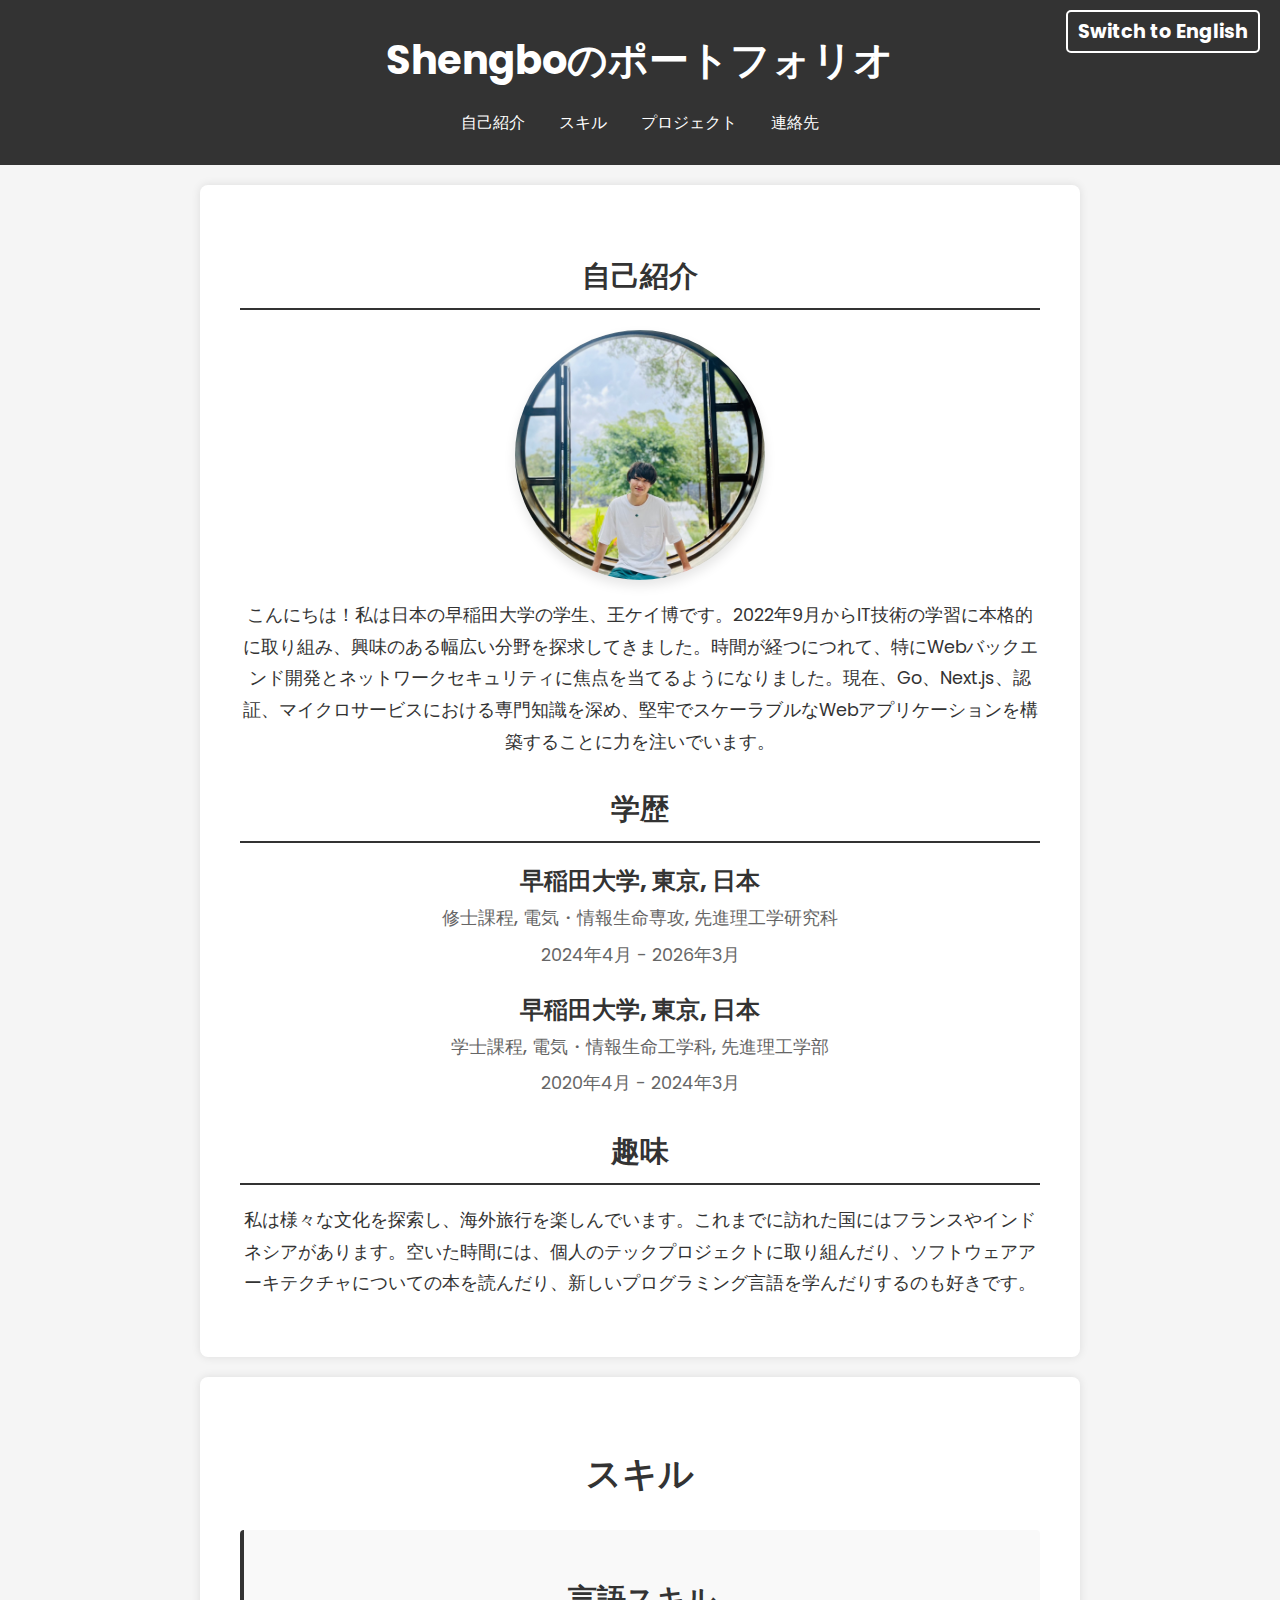
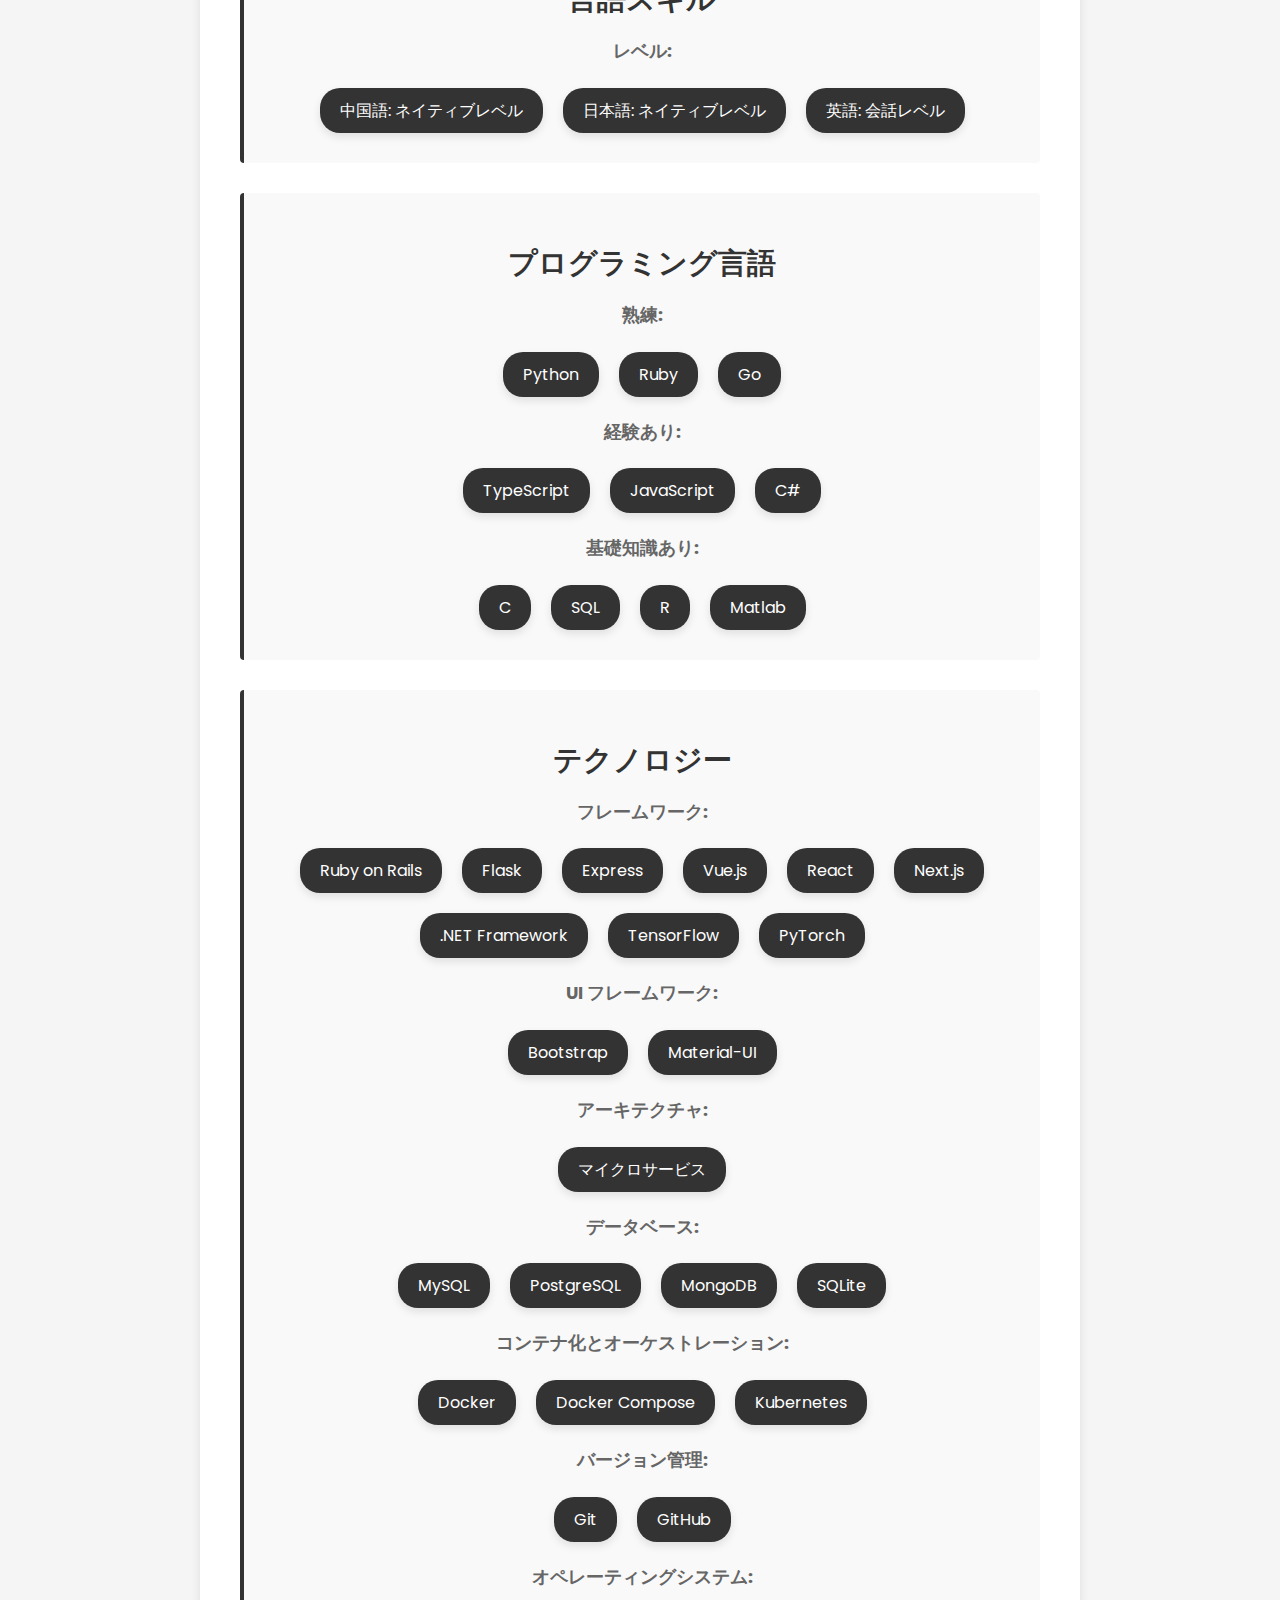
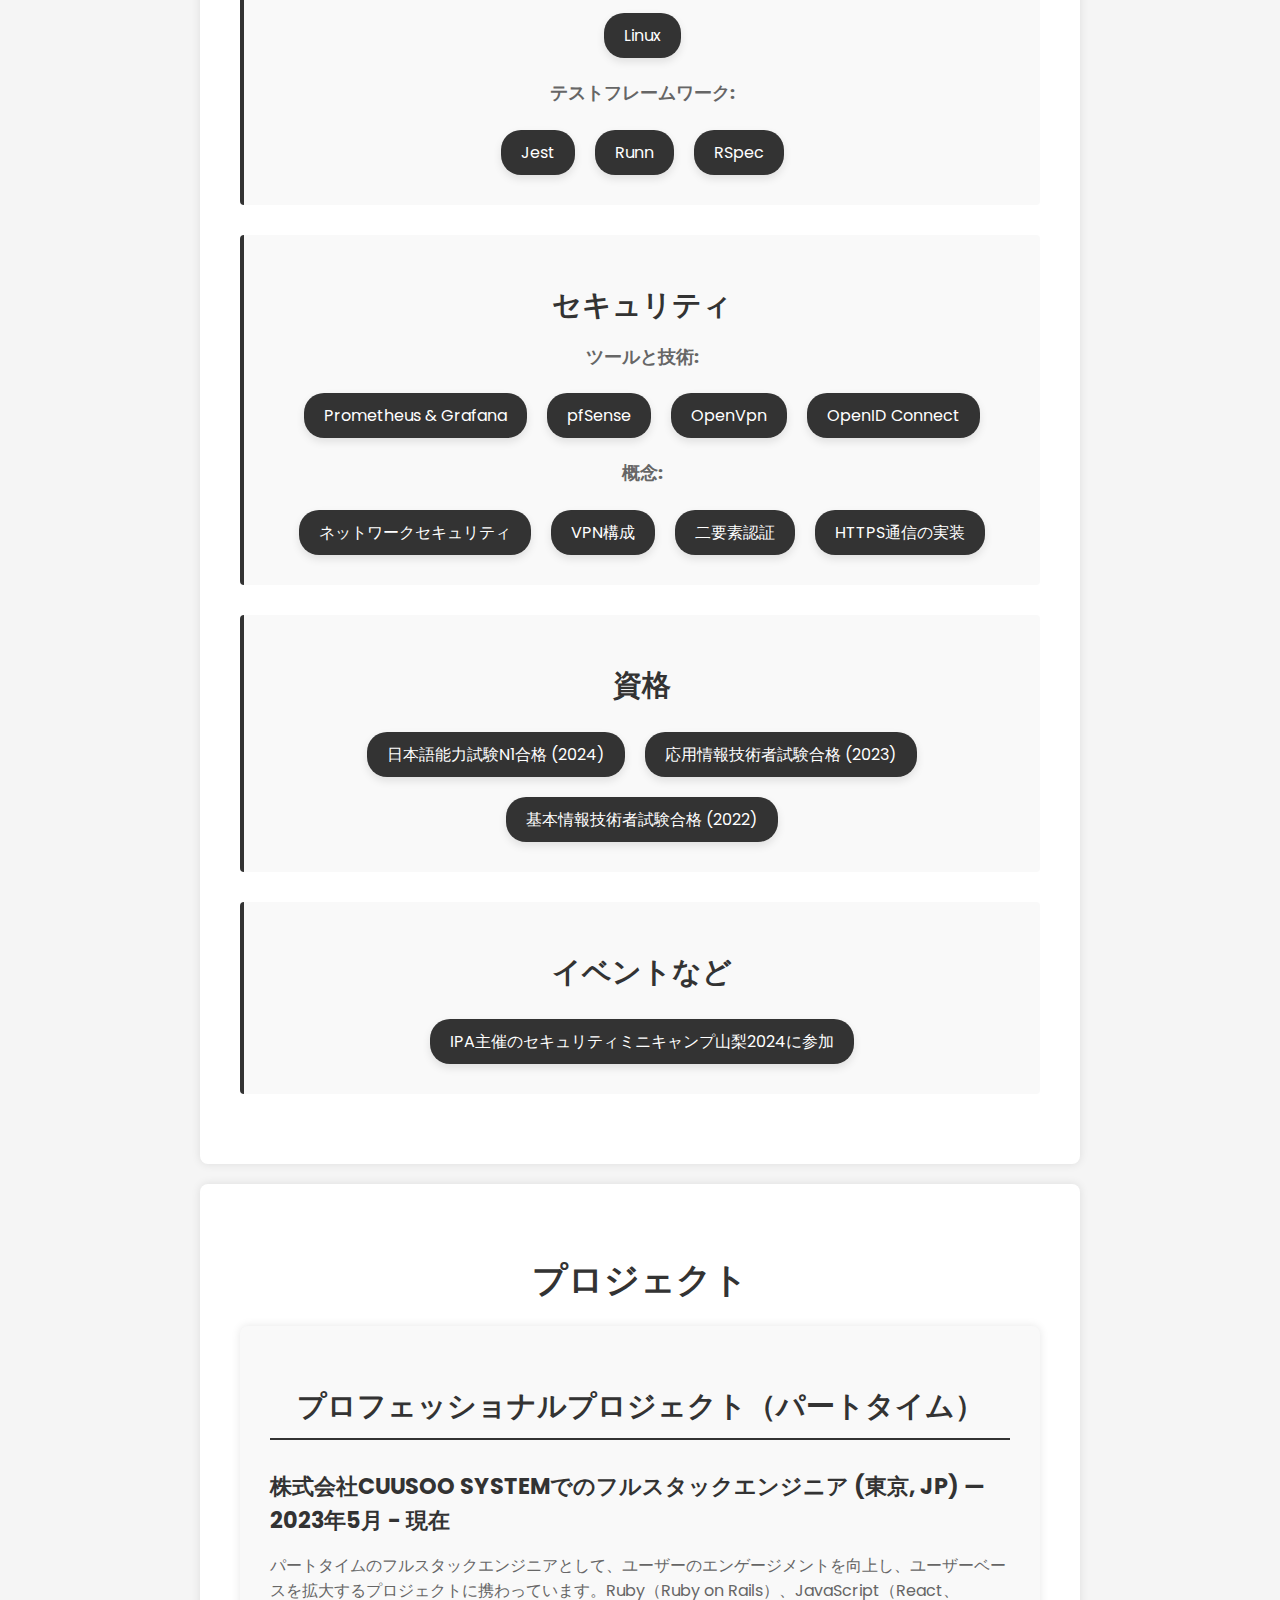
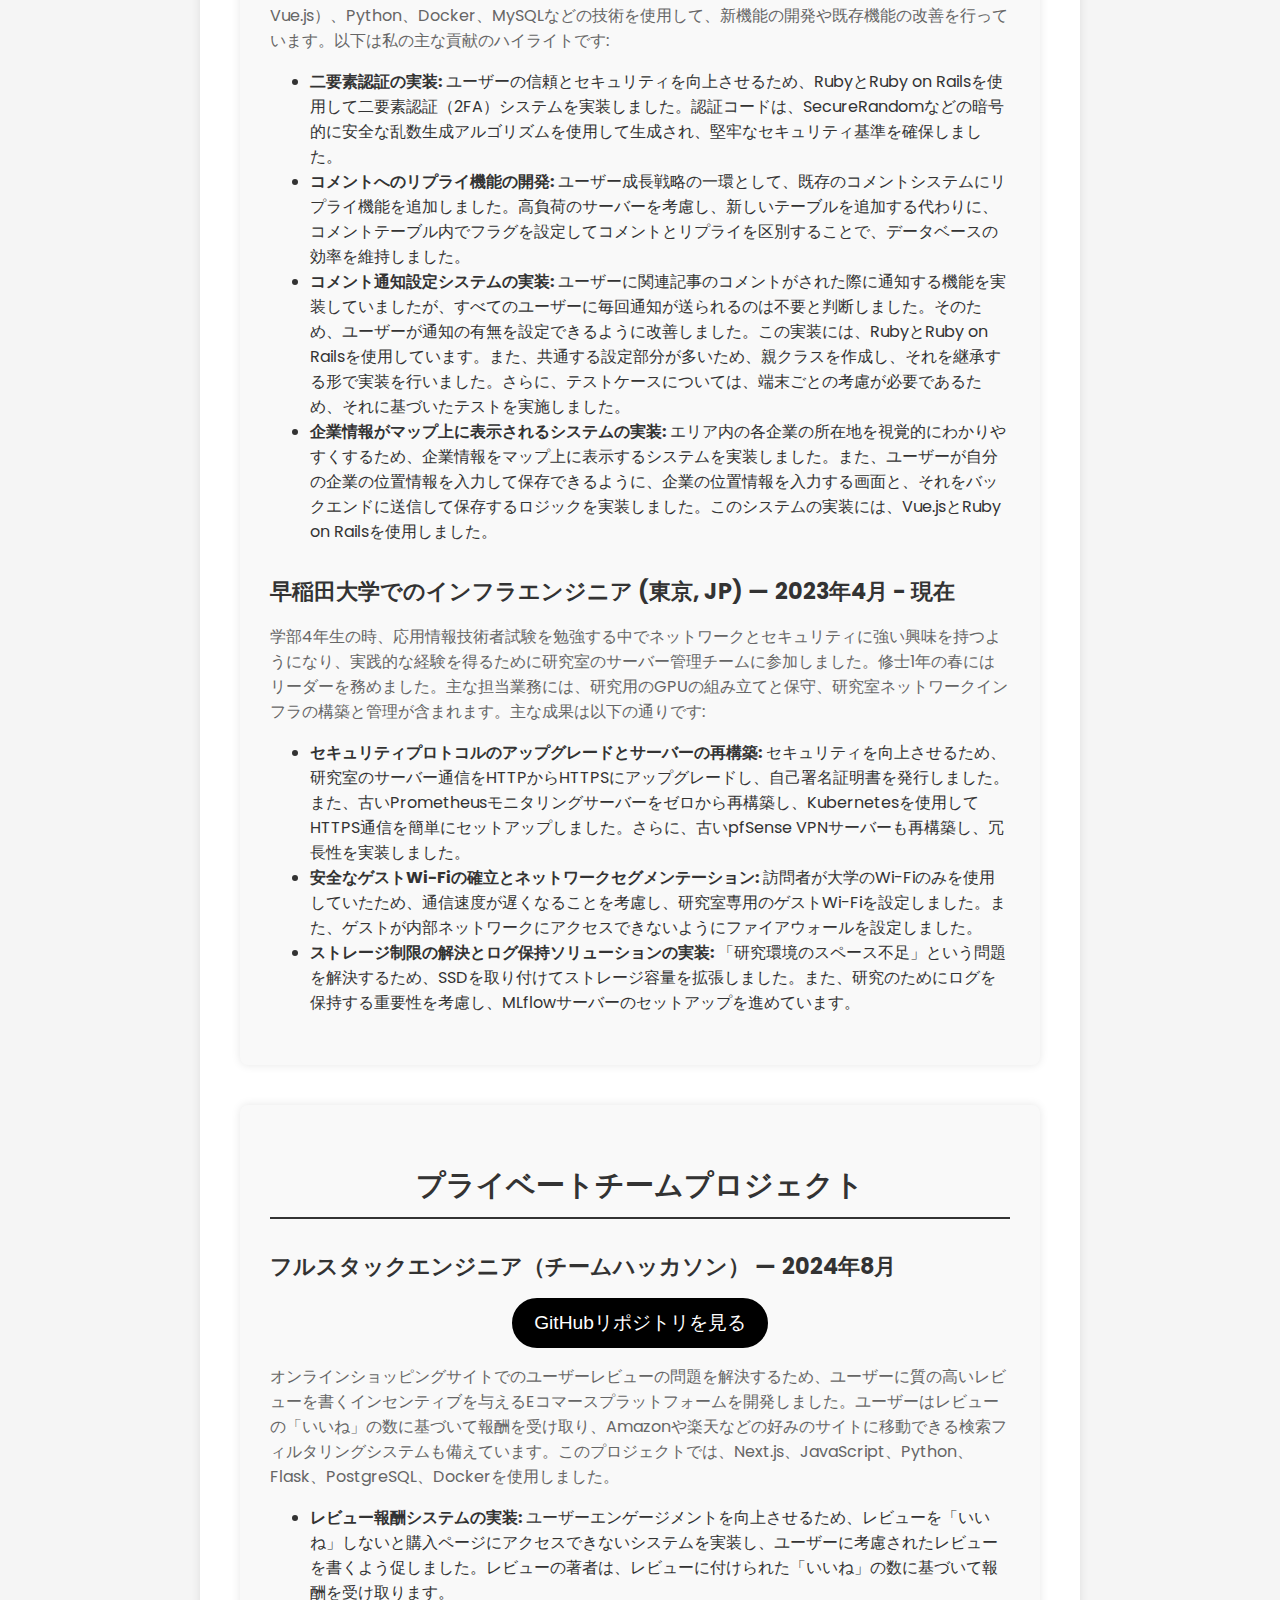
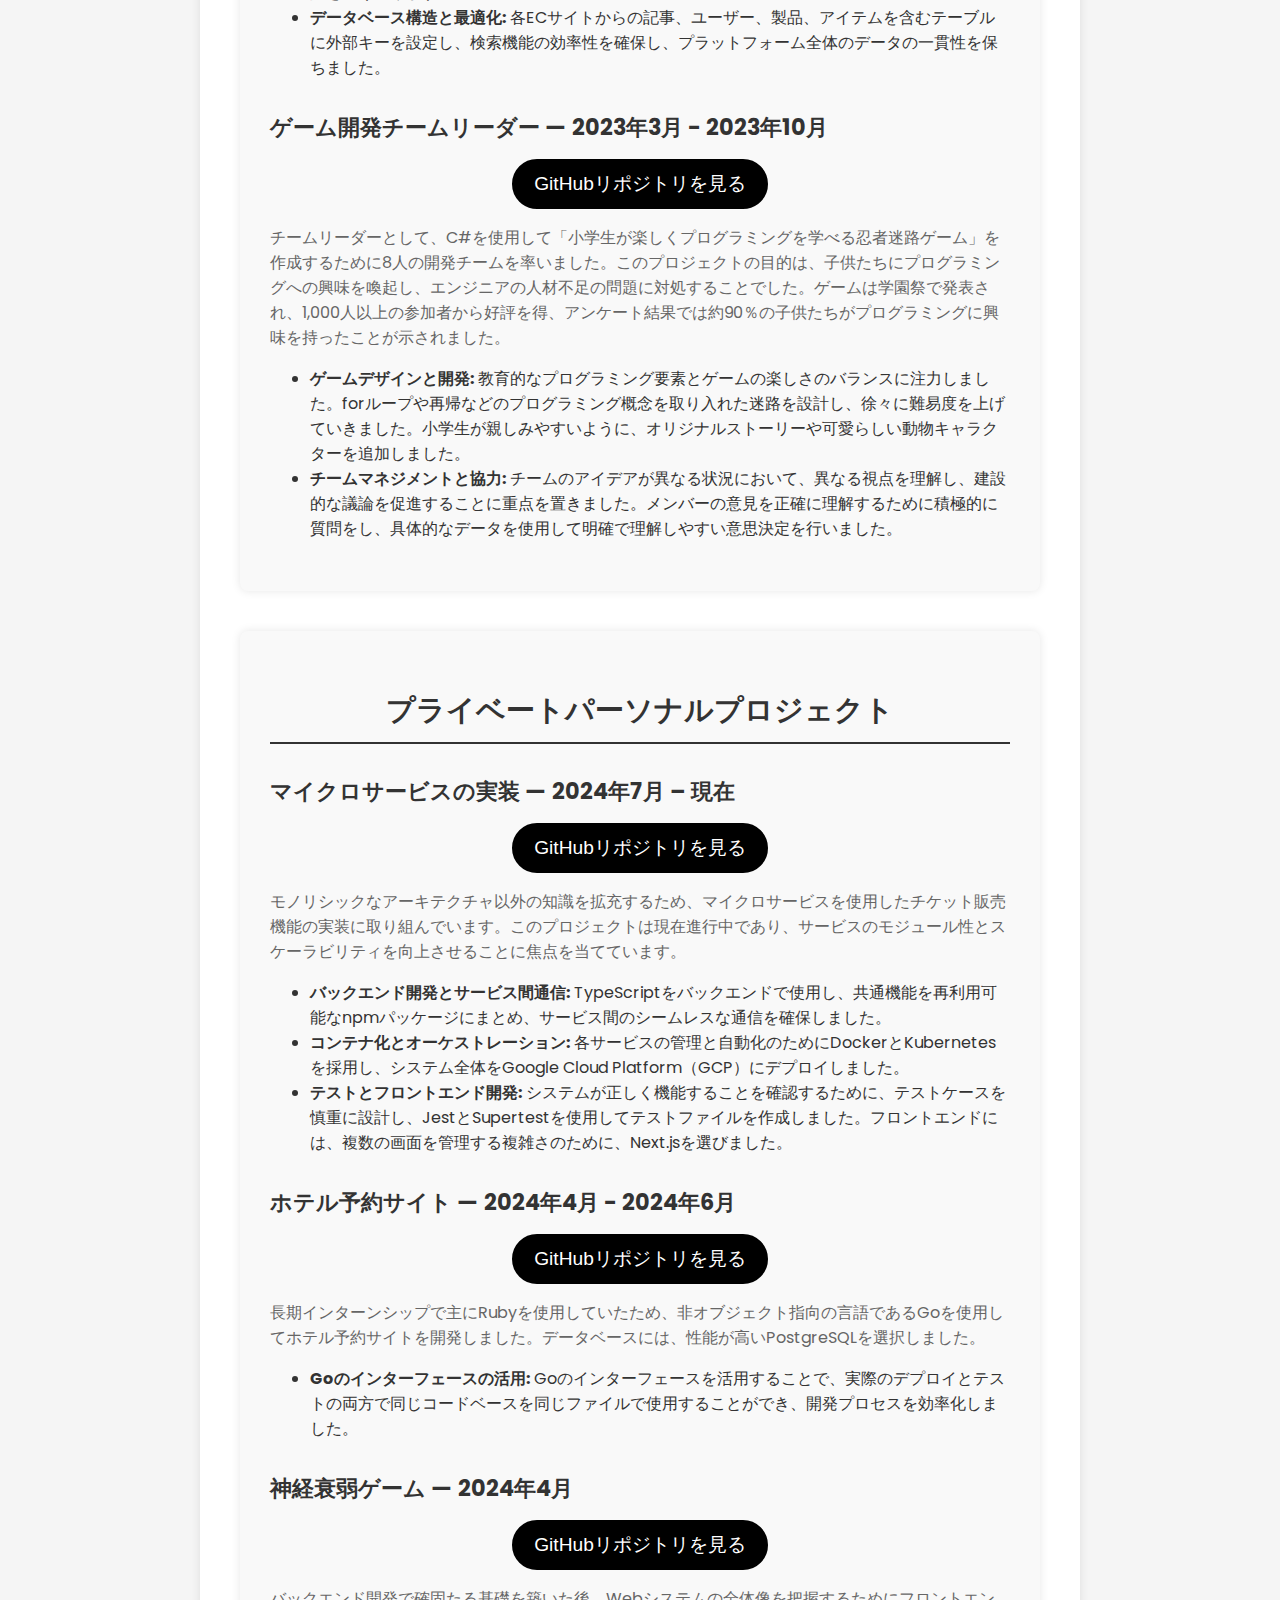
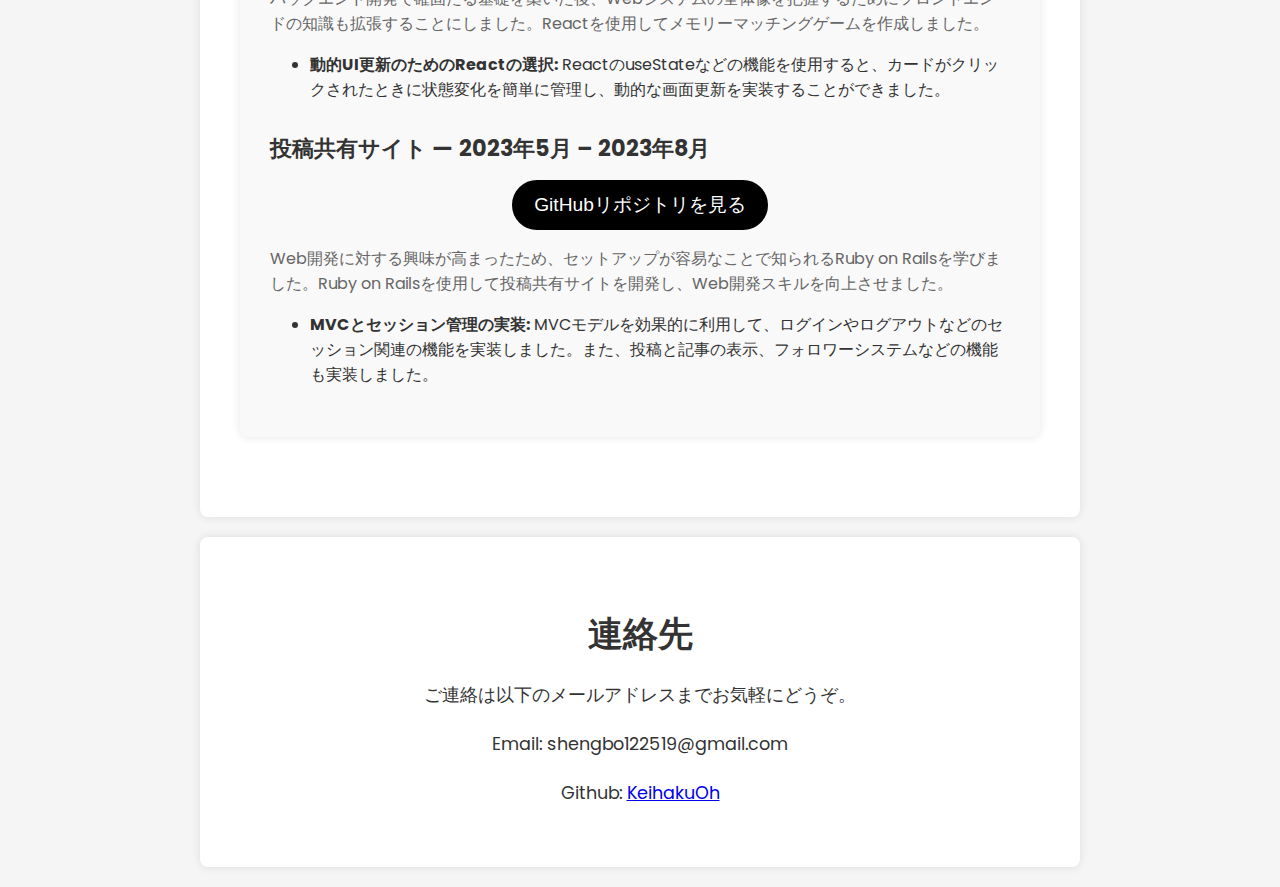
==== index_jp.html @ 6eee1683 "add GitHub Repository" ====
<!DOCTYPE html>
<html lang="ja">
<head>
  <meta charset="UTF-8">
  <meta name="viewport" content="width=device-width, initial-scale=1.0">
  <title>Shengboのポートフォリオ</title>
  <link href="https://fonts.googleapis.com/css2?family=Poppins:wght@300;400;500;600;700&display=swap" rel="stylesheet">
  <link rel="stylesheet" href="styles.css">
  <style>
    body {
      font-family: 'Poppins', sans-serif;
      margin: 0;
      padding: 0;
      box-sizing: border-box;
      background-color: #f5f5f5;
      color: #333;
    }

    header {
      background-color: #333;
      color: #fff;
      padding: 30px;
      text-align: center;
    }

    header h1 {
      margin: 0;
      font-size: 2.5rem;
    }

    nav {
      text-align: center;
      margin-top: 20px;
    }

    .language-link {
      position: absolute; /* 絶対配置で右上に配置 */
      top: 10px; /* 上端からの位置を設定 */
      right: 20px; /* 右端からの位置を設定 */
      text-decoration: none; /* 下線を削除 */
      font-weight: bold; /* 太字にする */
      color: white; /* 文字色を白に設定 */
      font-size: 1.2em; /* フォントサイズを大きくする */
      border: 2px solid white; /* 白い枠線を追加 */
      padding: 5px 10px; /* リンクにパディングを追加 */
      border-radius: 5px; /* 角を少し丸める */
      background-color: transparent; /* 背景色を透明にする */
    }

    nav a {
      margin: 0 15px;
      text-decoration: none;
      color: #fff;
      font-weight: 500;
    }

    section {
      padding: 60px 0;
      text-align: center;
    }

    section h2 {
      font-size: 2.2rem;
      margin-bottom: 20px;
      color: #333;
    }
    .about h2 {
      font-size: 1.8rem;
      margin-top: 30px;
      color: #333;
      border-bottom: 2px solid #333;
      padding-bottom: 10px;
    }

    .education-item {
      margin-bottom: 20px;
    }

    .education-item h3 {
      margin: 0;
      font-size: 1.5rem;
      color: #333;
    }

    .education-item p {
      margin: 5px 0;
      color: #666;
      font-size: 1.1rem;
    }

    .degree {
      font-size: 1.2rem;
      font-weight: 500;
      margin-bottom: 5px;
      color: #333;
    }

    .dates {
      font-size: 1rem;
      color: #666;
      margin-bottom: 20px;
    }

    h3 {
      font-size: 1.5rem;
      color: #333;
      margin-bottom: 10px;
    }

    .profile-photo {
      width: 250px;  /* 幅を大きく調整 */
      height: 250px; /* 高さを大きく調整 */
      border-radius: 50%;
      object-fit: cover;
      display: block;
      margin: 0 auto 20px;
      box-shadow: 0 6px 12px rgba(0, 0, 0, 0.1); /* 影を少し強調 */
    }

    .about, .skills, .projects, .contact {
      background-color: #fff;
      margin: 20px auto;
      padding: 40px;
      border-radius: 8px;
      max-width: 800px;
      box-shadow: 0 0 10px rgba(0, 0, 0, 0.1);
    }

    .about p, .skills p, .contact p {
      font-size: 1.1rem;
      line-height: 1.8;
    }

    .skills {
      background-color: #fff;
      margin: 20px auto;
      padding: 40px;
      border-radius: 8px;
      max-width: 800px;
      box-shadow: 0 0 10px rgba(0, 0, 0, 0.1);
    }

    .skills h2 {
      text-align: center;
      font-size: 2.2rem;
      margin-bottom: 30px;
      color: #333;
    }

    .skills-category {
      margin-bottom: 30px;
      padding: 20px;
      border-left: 4px solid #333; /* カテゴリを視覚的に分けるための左ボーダー */
      background-color: #f9f9f9; /* カテゴリ背景色 */
      border-radius: 4px;
    }

    .skills-category h3 {
      font-size: 1.8rem;
      color: #333;
      margin-bottom: 15px;
    }

    .skills-category p {
      margin: 10px 0;
      color: #666;
      font-size: 1.1rem;
    }

    .skills-list {
      display: flex;
      justify-content: center;
      flex-wrap: wrap;
      margin-top: 10px; /* スキルリストのトップマージン */
    }

    .skills-list .skill {
      background-color: #333;
      color: #fff;
      margin: 10px;
      padding: 10px 20px;
      border-radius: 20px;
      font-size: 1rem; /* フォントサイズを統一 */
      box-shadow: 0 4px 8px rgba(0, 0, 0, 0.1); /* 影を追加 */
      transition: transform 0.3s ease; /* ホバーエフェクトのためのトランジション */
    }

    .skills-list .skill:hover {
      transform: scale(1.1); /* ホバー時の拡大 */
    }

    .projects .project-item {
      margin: 20px 0;
      text-align: left;
    }

    .projects .project-item h3 {
      color: #333;
      margin-bottom: 10px;
    }

    .projects .project-item p {
      color: #666;
    }

    .project-category {
      background-color: #f9f9f9; /* 背景色を淡い色に */
      padding: 30px;
      margin-bottom: 40px; /* 各カテゴリの間隔を広げる */
      border-radius: 8px; /* 角を丸くする */
      box-shadow: 0 0 10px rgba(0, 0, 0, 0.1); /* 軽い影をつける */
    }

    .project-category h3 {
      font-size: 1.8rem;
      color: #333;
      margin-bottom: 20px;
      border-bottom: 2px solid #333; /* タイトルの下にボーダーを追加 */
      padding-bottom: 10px; /* タイトル下の余白 */
    }

    .project-item {
      margin-bottom: 20px; /* プロジェクト間の余白 */
    }

    .project-item h4 {
      font-size: 1.4rem;
      color: #333;
      margin-bottom: 10px; /* プロジェクト名の下の余白 */
    }

    .project-item p {
      color: #666;
      font-size: 1rem;
    }

    .repository-link {
      margin-top: 15px;
      text-align: center; /* ボタンを中央に配置 */
    }

    .minimal-btn {
      font-size: 1.2em; /* 少し大きめのフォントサイズ */
      padding: 10px 20px; /* ボタンのパディングを調整 */
      background-color: #000; /* ボタンの背景色を黒に */
      color: #fff; /* テキストカラーを白に */
      border: 2px solid #000; /* ボーダーを黒で設定 */
      border-radius: 25px; /* 角を少し丸くする */
      cursor: pointer; /* カーソルをポインターに */
      transition: background-color 0.3s, color 0.3s; /* ホバー時のアニメーション */
    }

    .minimal-btn:hover {
      background-color: #fff; /* ホバー時に背景を白に */
      color: #000; /* ホバー時にテキストを黒に */
    }

    footer {
      background-color: #333;
      color: #fff;
      text-align: center;
      padding: 20px;
      margin-top: 20px;
    }

    footer p {
      margin: 0;
    }
  </style>
</head>
<body>

  <header>
    <h1>Shengboのポートフォリオ</h1>
    <nav>
      <a href="#about">自己紹介</a>
      <a href="#skills">スキル</a>
      <a href="#projects">プロジェクト</a>
      <a href="#contact">連絡先</a>
      <!-- ここには言語リンクは置かない -->
    </nav>
    <!-- 言語リンクを右上に配置 -->
    <a href="index.html" class="language-link">Switch to English</a>
  </header>

<section id="about" class="about">
  <h2>自己紹介</h2>
  <!-- 画像を追加 -->
  <img src="my-photo.jpg" alt="Shengbo Wangの写真" class="profile-photo">
  <p>こんにちは！私は日本の早稲田大学の学生、王ケイ博です。2022年9月からIT技術の学習に本格的に取り組み、興味のある幅広い分野を探求してきました。時間が経つにつれて、特にWebバックエンド開発とネットワークセキュリティに焦点を当てるようになりました。現在、Go、Next.js、認証、マイクロサービスにおける専門知識を深め、堅牢でスケーラブルなWebアプリケーションを構築することに力を注いでいます。</p>

  <!-- 学歴セクション -->
  <h2>学歴</h2>
  <div class="education-item">
    <h3>早稲田大学, 東京, 日本</h3>
    <p class="degree">修士課程, 電気・情報生命専攻, 先進理工学研究科</p>
    <p class="dates">2024年4月 - 2026年3月</p>    
  </div>
  <div class="education-item">
    <h3>早稲田大学, 東京, 日本</h3>
    <p class="degree">学士課程, 電気・情報生命工学科, 先進理工学部</p>
    <p class="dates">2020年4月 - 2024年3月</p>   
  </div>

  <!-- 趣味セクション -->
  <h2>趣味</h2>
  <p>私は様々な文化を探索し、海外旅行を楽しんでいます。これまでに訪れた国にはフランスやインドネシアがあります。空いた時間には、個人のテックプロジェクトに取り組んだり、ソフトウェアアーキテクチャについての本を読んだり、新しいプログラミング言語を学んだりするのも好きです。</p>
</section>

<section id="skills" class="skills">
  <h2>スキル</h2>

  <div class="skills-category">
    <h3>言語スキル</h3>
    <p><strong>レベル:</strong></p>
    <div class="skills-list">
      <div class="skill">中国語: ネイティブレベル</div>
      <div class="skill">日本語: ネイティブレベル</div>
      <div class="skill">英語: 会話レベル</div>
    </div>
  </div>
  
  <!-- プログラミング言語 -->
  <div class="skills-category">
    <h3>プログラミング言語</h3>
    <p><strong>熟練:</strong></p>
    <div class="skills-list">
      <div class="skill">Python</div>
      <div class="skill">Ruby</div>
      <div class="skill">Go</div>
    </div>
    <p><strong>経験あり:</strong></p>
    <div class="skills-list">
      <div class="skill">TypeScript</div>
      <div class="skill">JavaScript</div>
      <div class="skill">C#</div>
    </div>
    <p><strong>基礎知識あり:</strong></p>
    <div class="skills-list">
      <div class="skill">C</div>
      <div class="skill">SQL</div>
      <div class="skill">R</div>
      <div class="skill">Matlab</div>
    </div>
  </div>
  
  <!-- テクノロジー -->
  <div class="skills-category">
    <h3>テクノロジー</h3>
    <p><strong>フレームワーク:</strong></p>
    <div class="skills-list">
      <div class="skill">Ruby on Rails</div>
      <div class="skill">Flask</div>
      <div class="skill">Express</div>
      <div class="skill">Vue.js</div>
      <div class="skill">React</div>
      <div class="skill">Next.js</div>
      <div class="skill">.NET Framework</div>
      <div class="skill">TensorFlow</div>
      <div class="skill">PyTorch</div>
    </div>
    <p><strong>UI フレームワーク:</strong></p>
    <div class="skills-list">
      <div class="skill">Bootstrap</div>
      <div class="skill">Material-UI</div>
    </div>
    <p><strong>アーキテクチャ:</strong></p>
    <div class="skills-list">
      <div class="skill">マイクロサービス</div>
    </div>
    <p><strong>データベース:</strong></p>
    <div class="skills-list">
      <div class="skill">MySQL</div>
      <div class="skill">PostgreSQL</div>
      <div class="skill">MongoDB</div>
      <div class="skill">SQLite</div>
    </div>
    <p><strong>コンテナ化とオーケストレーション:</strong></p>
    <div class="skills-list">
      <div class="skill">Docker</div>
      <div class="skill">Docker Compose</div>
      <div class="skill">Kubernetes</div>
    </div>
    <p><strong>バージョン管理:</strong></p>
    <div class="skills-list">
      <div class="skill">Git</div>
      <div class="skill">GitHub</div>
    </div>
    <p><strong>オペレーティングシステム:</strong></p>
    <div class="skills-list">
      <div class="skill">Linux</div>
    </div>
    <p><strong>テストフレームワーク:</strong></p>
    <div class="skills-list">
      <div class="skill">Jest</div>
      <div class="skill">Runn</div>
      <div class="skill">RSpec</div>
    </div>
  </div>

  <!-- セキュリティ -->
  <div class="skills-category">
    <h3>セキュリティ</h3>
    
    <!-- ツールと技術 -->
    <p><strong>ツールと技術:</strong></p>
    <div class="skills-list">
      <div class="skill">Prometheus & Grafana</div>
      <div class="skill">pfSense</div>
      <div class="skill">OpenVpn</div>
      <div class="skill">OpenID Connect</div>
    </div>
    
    <!-- 概念 -->
    <p><strong>概念:</strong></p>
    <div class="skills-list">
      <div class="skill">ネットワークセキュリティ</div>
      <div class="skill">VPN構成</div>
      <div class="skill">二要素認証</div>
      <div class="skill">HTTPS通信の実装</div>
    </div>
  </div>

  <!-- 資格 -->
  <div class="skills-category">
    <h3>資格</h3>
    <div class="skills-list">
      <div class="skill">日本語能力試験N1合格 (2024)</div>
      <div class="skill">応用情報技術者試験合格 (2023)</div>
      <div class="skill">基本情報技術者試験合格 (2022)</div>
    </div>
  </div>

  <div class="skills-category">
    <h3>イベントなど</h3>
    <div class="skills-list">
      <div class="skill">IPA主催のセキュリティミニキャンプ山梨2024に参加</div>
    </div>
  </div>

</section>

<section id="projects" class="projects">
  <h2>プロジェクト</h2>
  <!-- プロフェッショナルプロジェクト（パートタイム） -->
  <div class="project-category">
    <h3>プロフェッショナルプロジェクト（パートタイム）</h3>
    
    <div class="project-item">
      <h4>株式会社CUUSOO SYSTEMでのフルスタックエンジニア (東京, JP) — 2023年5月 - 現在</h4>
      <p>
        パートタイムのフルスタックエンジニアとして、ユーザーのエンゲージメントを向上し、ユーザーベースを拡大するプロジェクトに携わっています。Ruby（Ruby on Rails）、JavaScript（React、Vue.js）、Python、Docker、MySQLなどの技術を使用して、新機能の開発や既存機能の改善を行っています。以下は私の主な貢献のハイライトです:
      </p>
      <ul>
        <li>
          <strong>二要素認証の実装:</strong> ユーザーの信頼とセキュリティを向上させるため、RubyとRuby on Railsを使用して二要素認証（2FA）システムを実装しました。認証コードは、SecureRandomなどの暗号的に安全な乱数生成アルゴリズムを使用して生成され、堅牢なセキュリティ基準を確保しました。
        </li>
        <li>
          <strong>コメントへのリプライ機能の開発:</strong> ユーザー成長戦略の一環として、既存のコメントシステムにリプライ機能を追加しました。高負荷のサーバーを考慮し、新しいテーブルを追加する代わりに、コメントテーブル内でフラグを設定してコメントとリプライを区別することで、データベースの効率を維持しました。
        </li>
        <li>
          <strong>コメント通知設定システムの実装:</strong> ユーザーに関連記事のコメントがされた際に通知する機能を実装していましたが、すべてのユーザーに毎回通知が送られるのは不要と判断しました。そのため、ユーザーが通知の有無を設定できるように改善しました。この実装には、RubyとRuby on Railsを使用しています。また、共通する設定部分が多いため、親クラスを作成し、それを継承する形で実装を行いました。さらに、テストケースについては、端末ごとの考慮が必要であるため、それに基づいたテストを実施しました。
        </li>
        <li>
          <strong>企業情報がマップ上に表示されるシステムの実装:</strong> エリア内の各企業の所在地を視覚的にわかりやすくするため、企業情報をマップ上に表示するシステムを実装しました。また、ユーザーが自分の企業の位置情報を入力して保存できるように、企業の位置情報を入力する画面と、それをバックエンドに送信して保存するロジックを実装しました。このシステムの実装には、Vue.jsとRuby on Railsを使用しました。
        </li>
      </ul>
    </div>
    
    <div class="project-item">
      <h4>早稲田大学でのインフラエンジニア (東京, JP) — 2023年4月 - 現在</h4>
      <p>
        学部4年生の時、応用情報技術者試験を勉強する中でネットワークとセキュリティに強い興味を持つようになり、実践的な経験を得るために研究室のサーバー管理チームに参加しました。修士1年の春にはリーダーを務めました。主な担当業務には、研究用のGPUの組み立てと保守、研究室ネットワークインフラの構築と管理が含まれます。主な成果は以下の通りです:
      </p>
      <ul>
        <li>
          <strong>セキュリティプロトコルのアップグレードとサーバーの再構築:</strong> セキュリティを向上させるため、研究室のサーバー通信をHTTPからHTTPSにアップグレードし、自己署名証明書を発行しました。また、古いPrometheusモニタリングサーバーをゼロから再構築し、Kubernetesを使用してHTTPS通信を簡単にセットアップしました。さらに、古いpfSense VPNサーバーも再構築し、冗長性を実装しました。
        </li>
        <li>
          <strong>安全なゲストWi-Fiの確立とネットワークセグメンテーション:</strong> 訪問者が大学のWi-Fiのみを使用していたため、通信速度が遅くなることを考慮し、研究室専用のゲストWi-Fiを設定しました。また、ゲストが内部ネットワークにアクセスできないようにファイアウォールを設定しました。
        </li>
        <li>
          <strong>ストレージ制限の解決とログ保持ソリューションの実装:</strong> 「研究環境のスペース不足」という問題を解決するため、SSDを取り付けてストレージ容量を拡張しました。また、研究のためにログを保持する重要性を考慮し、MLflowサーバーのセットアップを進めています。
        </li>
      </ul>
    </div>
  </div>
  
  <!-- プライベートチームプロジェクト -->
  <div class="project-category">
    <h3>プライベートチームプロジェクト</h3>
    <div class="project-item">
      <h4>フルスタックエンジニア（チームハッカソン） — 2024年8月</h4>
      <div class="repository-link">
        <a href="https://github.com/KeihakuOh/EC-sister" target="_blank" class="styled-link">
          <button class="minimal-btn">
            <i class="fab fa-github"></i> GitHubリポジトリを見る
          </button>
        </a>
      </div>
      <p>
        オンラインショッピングサイトでのユーザーレビューの問題を解決するため、ユーザーに質の高いレビューを書くインセンティブを与えるEコマースプラットフォームを開発しました。ユーザーはレビューの「いいね」の数に基づいて報酬を受け取り、Amazonや楽天などの好みのサイトに移動できる検索フィルタリングシステムも備えています。このプロジェクトでは、Next.js、JavaScript、Python、Flask、PostgreSQL、Dockerを使用しました。
      </p>
      <ul>
        <li>
          <strong>レビュー報酬システムの実装:</strong> ユーザーエンゲージメントを向上させるため、レビューを「いいね」しないと購入ページにアクセスできないシステムを実装し、ユーザーに考慮されたレビューを書くよう促しました。レビューの著者は、レビューに付けられた「いいね」の数に基づいて報酬を受け取ります。
        </li>
        <li>
          <strong>データベース構造と最適化:</strong> 各ECサイトからの記事、ユーザー、製品、アイテムを含むテーブルに外部キーを設定し、検索機能の効率性を確保し、プラットフォーム全体のデータの一貫性を保ちました。
        </li>
      </ul>
    </div>
    
    <div class="project-item">
      <h4>ゲーム開発チームリーダー — 2023年3月 - 2023年10月</h4>
      <div class="repository-link">
        <a href="https://github.com/KeihakuOh/WaseNinja" target="_blank" class="styled-link">
          <button class="minimal-btn">
            <i class="fab fa-github"></i> GitHubリポジトリを見る
          </button>
        </a>
      </div>
      <p>
        チームリーダーとして、C#を使用して「小学生が楽しくプログラミングを学べる忍者迷路ゲーム」を作成するために8人の開発チームを率いました。このプロジェクトの目的は、子供たちにプログラミングへの興味を喚起し、エンジニアの人材不足の問題に対処することでした。ゲームは学園祭で発表され、1,000人以上の参加者から好評を得、アンケート結果では約90％の子供たちがプログラミングに興味を持ったことが示されました。
      </p>
      <ul>
        <li>
          <strong>ゲームデザインと開発:</strong> 教育的なプログラミング要素とゲームの楽しさのバランスに注力しました。forループや再帰などのプログラミング概念を取り入れた迷路を設計し、徐々に難易度を上げていきました。小学生が親しみやすいように、オリジナルストーリーや可愛らしい動物キャラクターを追加しました。
        </li>
        <li>
          <strong>チームマネジメントと協力:</strong> チームのアイデアが異なる状況において、異なる視点を理解し、建設的な議論を促進することに重点を置きました。メンバーの意見を正確に理解するために積極的に質問をし、具体的なデータを使用して明確で理解しやすい意思決定を行いました。
        </li>
      </ul>
    </div>
  </div>
  
  <!-- プライベートパーソナルプロジェクト -->
  <div class="project-category">
    <h3>プライベートパーソナルプロジェクト</h3>
    <div class="project-item">
      <h4>マイクロサービスの実装 — 2024年7月 – 現在</h4>
      <div class="repository-link">
        <a href="https://github.com/KeihakuOh/Multi-Service-Apps" target="_blank" class="styled-link">
          <button class="minimal-btn">
            <i class="fab fa-github"></i> GitHubリポジトリを見る
          </button>
        </a>
      </div>
      <p>
        モノリシックなアーキテクチャ以外の知識を拡充するため、マイクロサービスを使用したチケット販売機能の実装に取り組んでいます。このプロジェクトは現在進行中であり、サービスのモジュール性とスケーラビリティを向上させることに焦点を当てています。
      </p>
      <ul>
        <li>
          <strong>バックエンド開発とサービス間通信:</strong> TypeScriptをバックエンドで使用し、共通機能を再利用可能なnpmパッケージにまとめ、サービス間のシームレスな通信を確保しました。
        </li>
        <li>
          <strong>コンテナ化とオーケストレーション:</strong> 各サービスの管理と自動化のためにDockerとKubernetesを採用し、システム全体をGoogle Cloud Platform（GCP）にデプロイしました。
        </li>
        <li>
          <strong>テストとフロントエンド開発:</strong> システムが正しく機能することを確認するために、テストケースを慎重に設計し、JestとSupertestを使用してテストファイルを作成しました。フロントエンドには、複数の画面を管理する複雑さのために、Next.jsを選びました。
        </li>
      </ul>
    </div>
    
    <div class="project-item">
      <h4>ホテル予約サイト — 2024年4月 - 2024年6月</h4>
      <div class="repository-link">
        <a href="https://github.com/KeihakuOh/Go-learning" target="_blank" class="styled-link">
          <button class="minimal-btn">
            <i class="fab fa-github"></i> GitHubリポジトリを見る
          </button>
        </a>
      </div>
      <p>
        長期インターンシップで主にRubyを使用していたため、非オブジェクト指向の言語であるGoを使用してホテル予約サイトを開発しました。データベースには、性能が高いPostgreSQLを選択しました。
      </p>
      <ul>
        <li>
          <strong>Goのインターフェースの活用:</strong> Goのインターフェースを活用することで、実際のデプロイとテストの両方で同じコードベースを同じファイルで使用することができ、開発プロセスを効率化しました。
        </li>
      </ul>
    </div>
    
    <div class="project-item">
      <h4>神経衰弱ゲーム — 2024年4月</h4>
      <div class="repository-link">
        <a href="https://github.com/KeihakuOh/memory_game" target="_blank" class="styled-link">
          <button class="minimal-btn">
            <i class="fab fa-github"></i> GitHubリポジトリを見る
          </button>
        </a>
      </div>
      <p>
        バックエンド開発で確固たる基礎を築いた後、Webシステムの全体像を把握するためにフロントエンドの知識も拡張することにしました。Reactを使用してメモリーマッチングゲームを作成しました。
      </p>
      <ul>
        <li>
          <strong>動的UI更新のためのReactの選択:</strong> ReactのuseStateなどの機能を使用すると、カードがクリックされたときに状態変化を簡単に管理し、動的な画面更新を実装することができました。
        </li>
      </ul>
    </div>
    
    <div class="project-item">
      <h4>投稿共有サイト — 2023年5月 – 2023年8月</h4>
      <div class="repository-link">
        <a href="https://github.com/KeihakuOh/Rails-lesson" target="_blank" class="styled-link">
          <button class="minimal-btn">
            <i class="fab fa-github"></i> GitHubリポジトリを見る
          </button>
        </a>
      </div>
      <p>
        Web開発に対する興味が高まったため、セットアップが容易なことで知られるRuby on Railsを学びました。Ruby on Railsを使用して投稿共有サイトを開発し、Web開発スキルを向上させました。
      </p>
      <ul>
        <li>
          <strong>MVCとセッション管理の実装:</strong> MVCモデルを効果的に利用して、ログインやログアウトなどのセッション関連の機能を実装しました。また、投稿と記事の表示、フォロワーシステムなどの機能も実装しました。
        </li>
      </ul>
    </div>
  </div>

</section>

<section id="contact" class="contact">
  <h2>連絡先</h2>
  <p>ご連絡は以下のメールアドレスまでお気軽にどうぞ。</p>
  <p>Email: shengbo122519@gmail.com</p>
  <p>Github: <a href="https://github.com/KeihakuOh" target="_blank">KeihakuOh
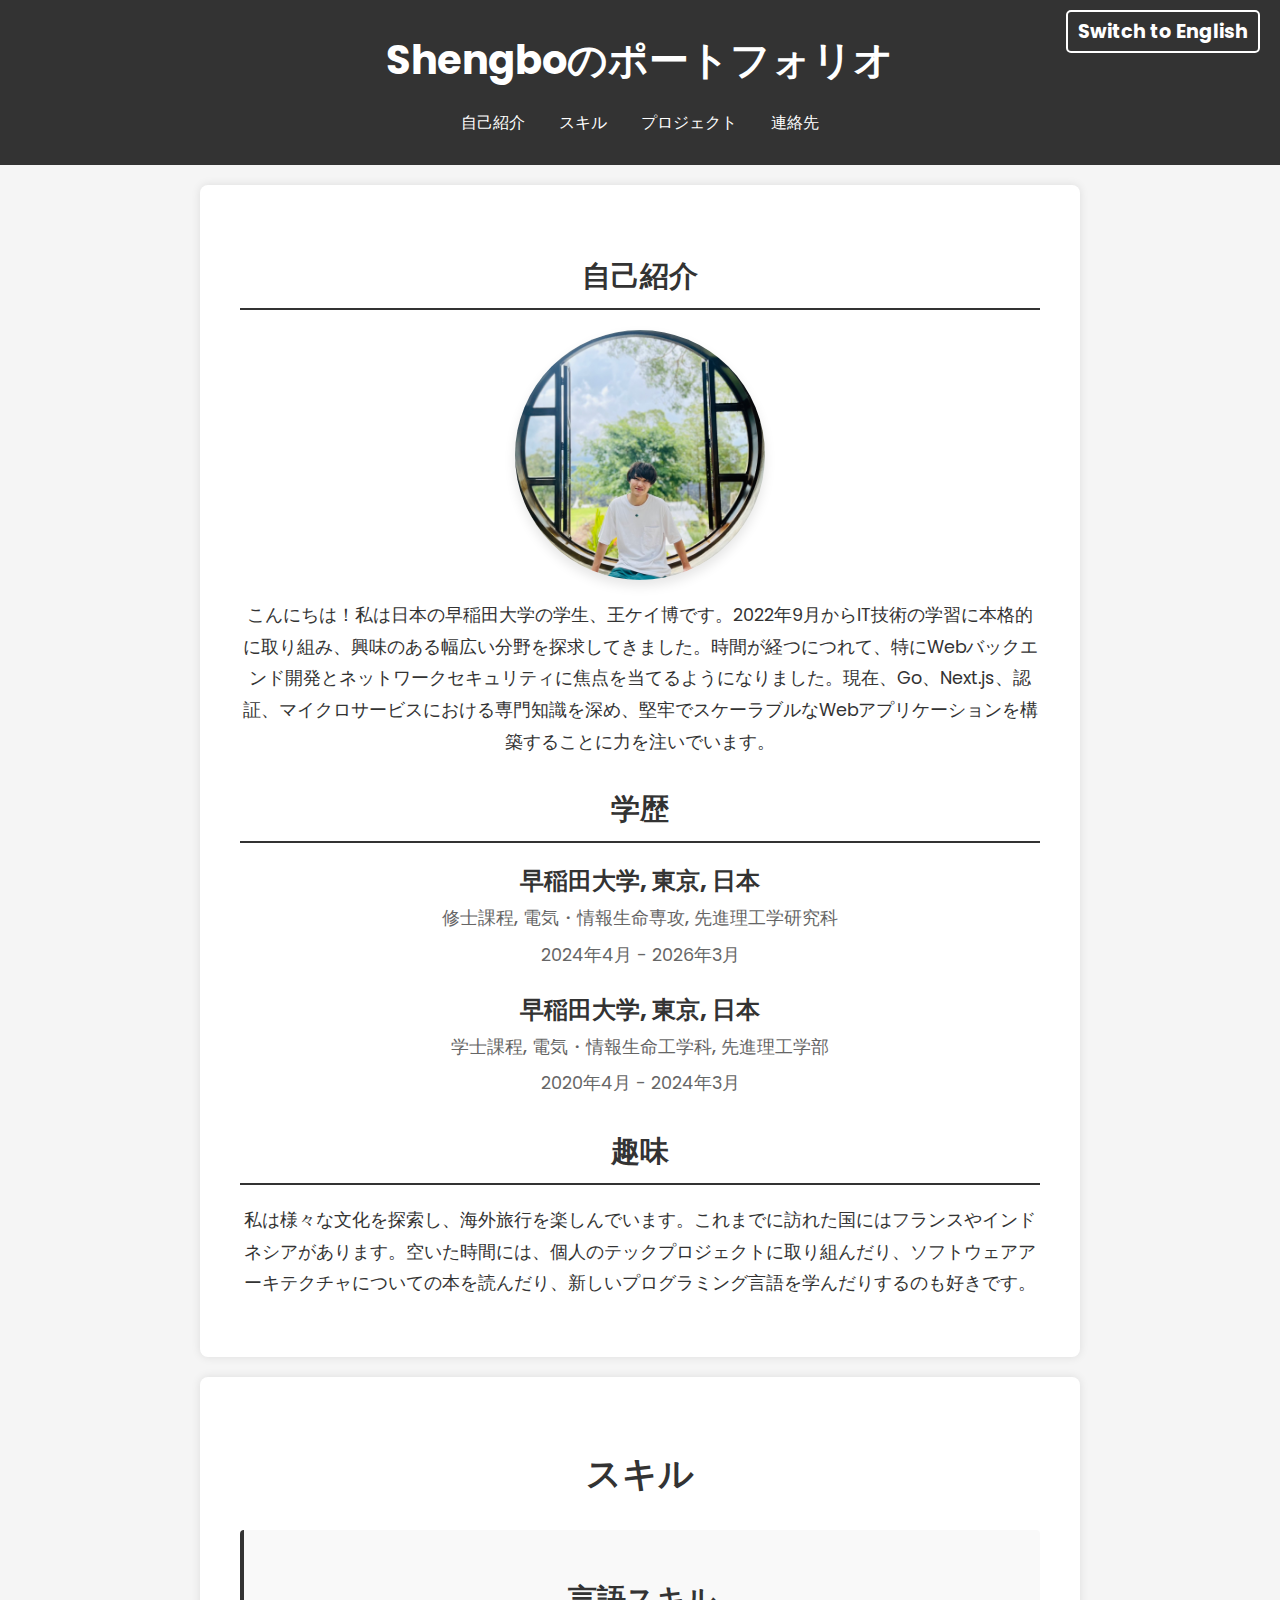
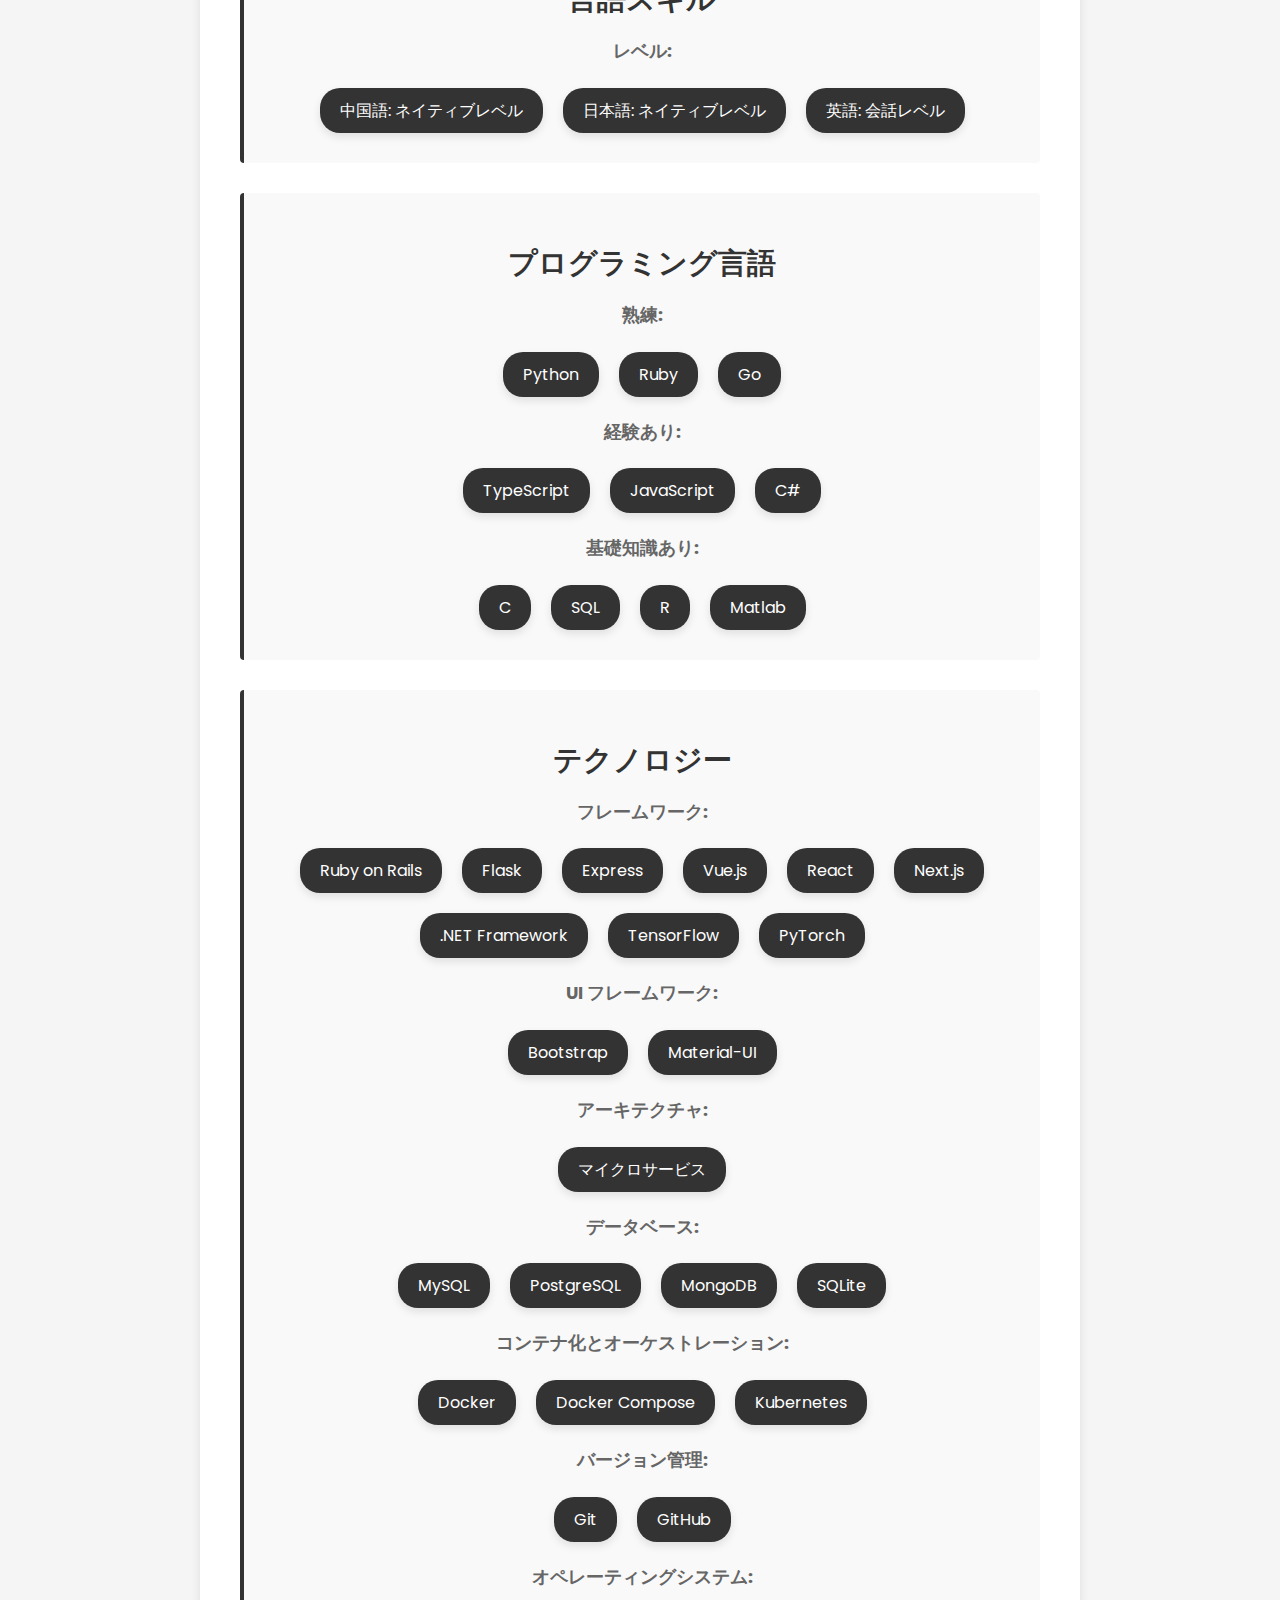
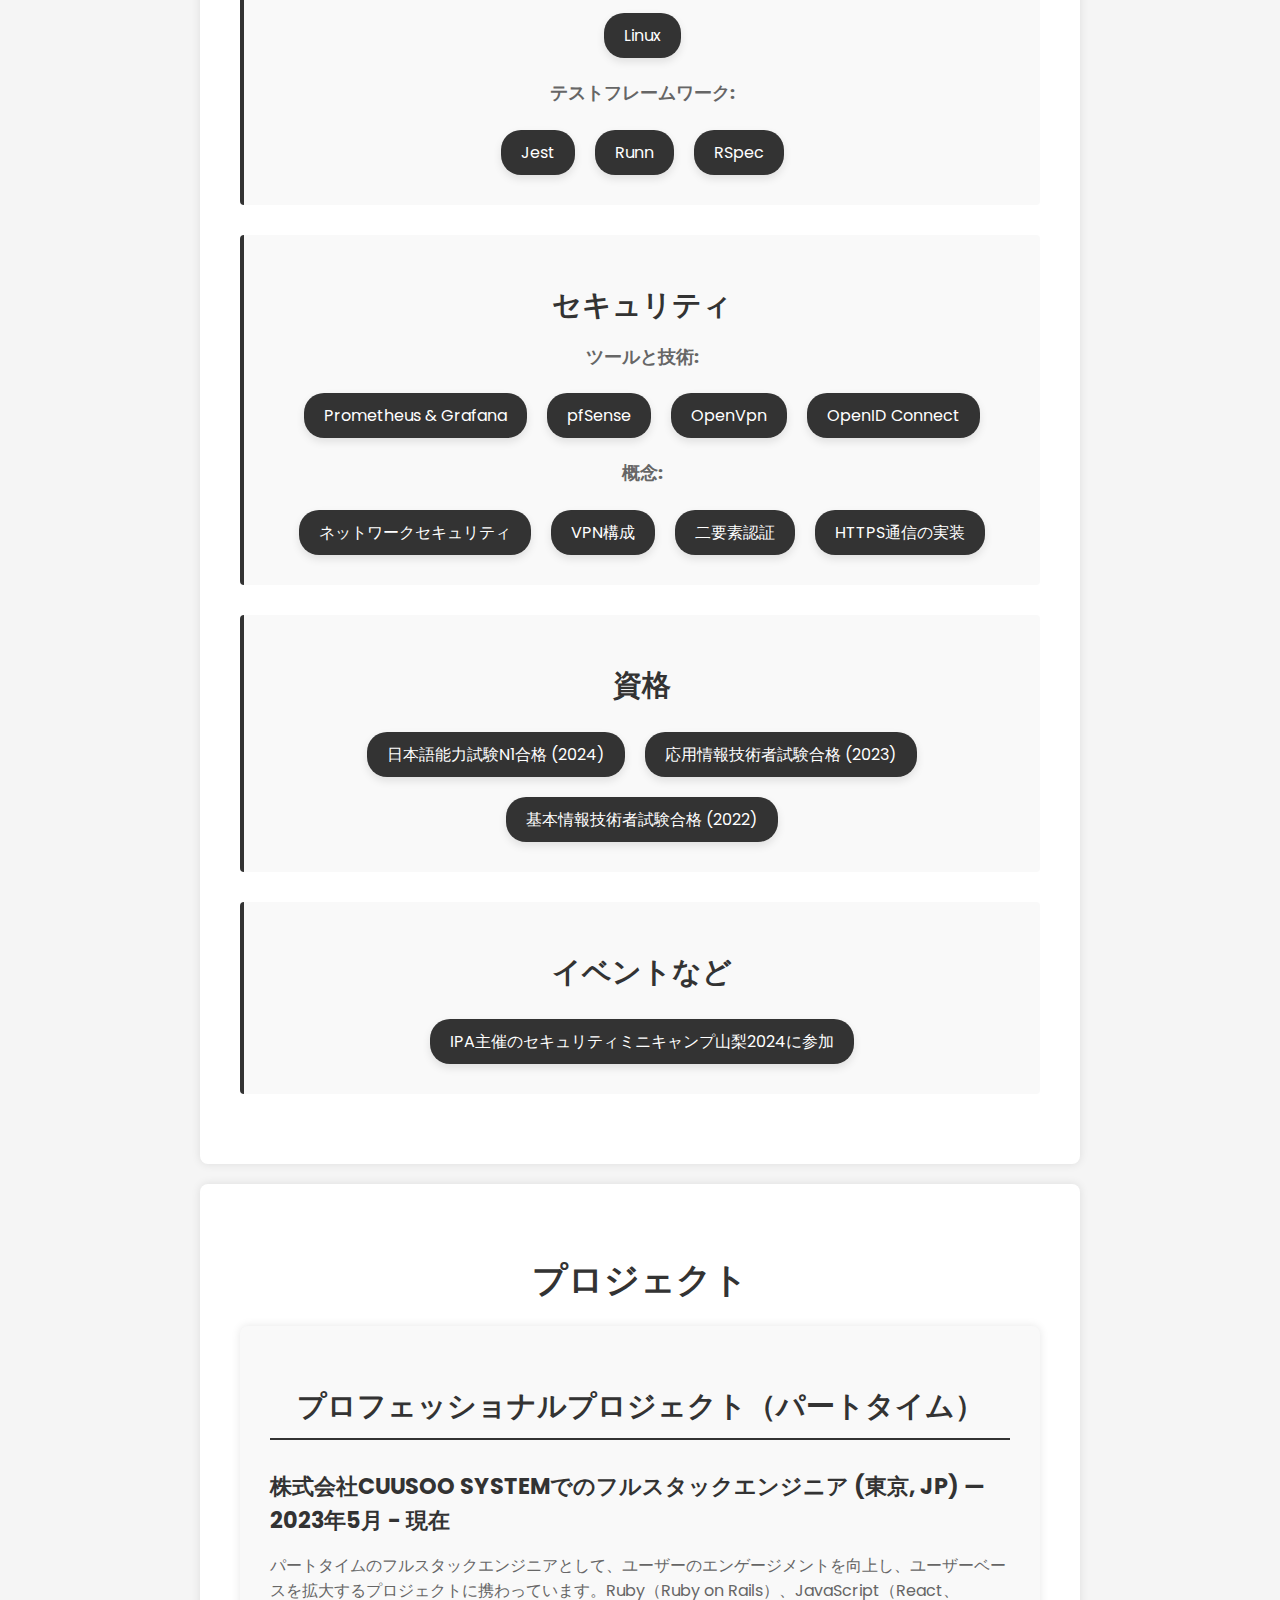
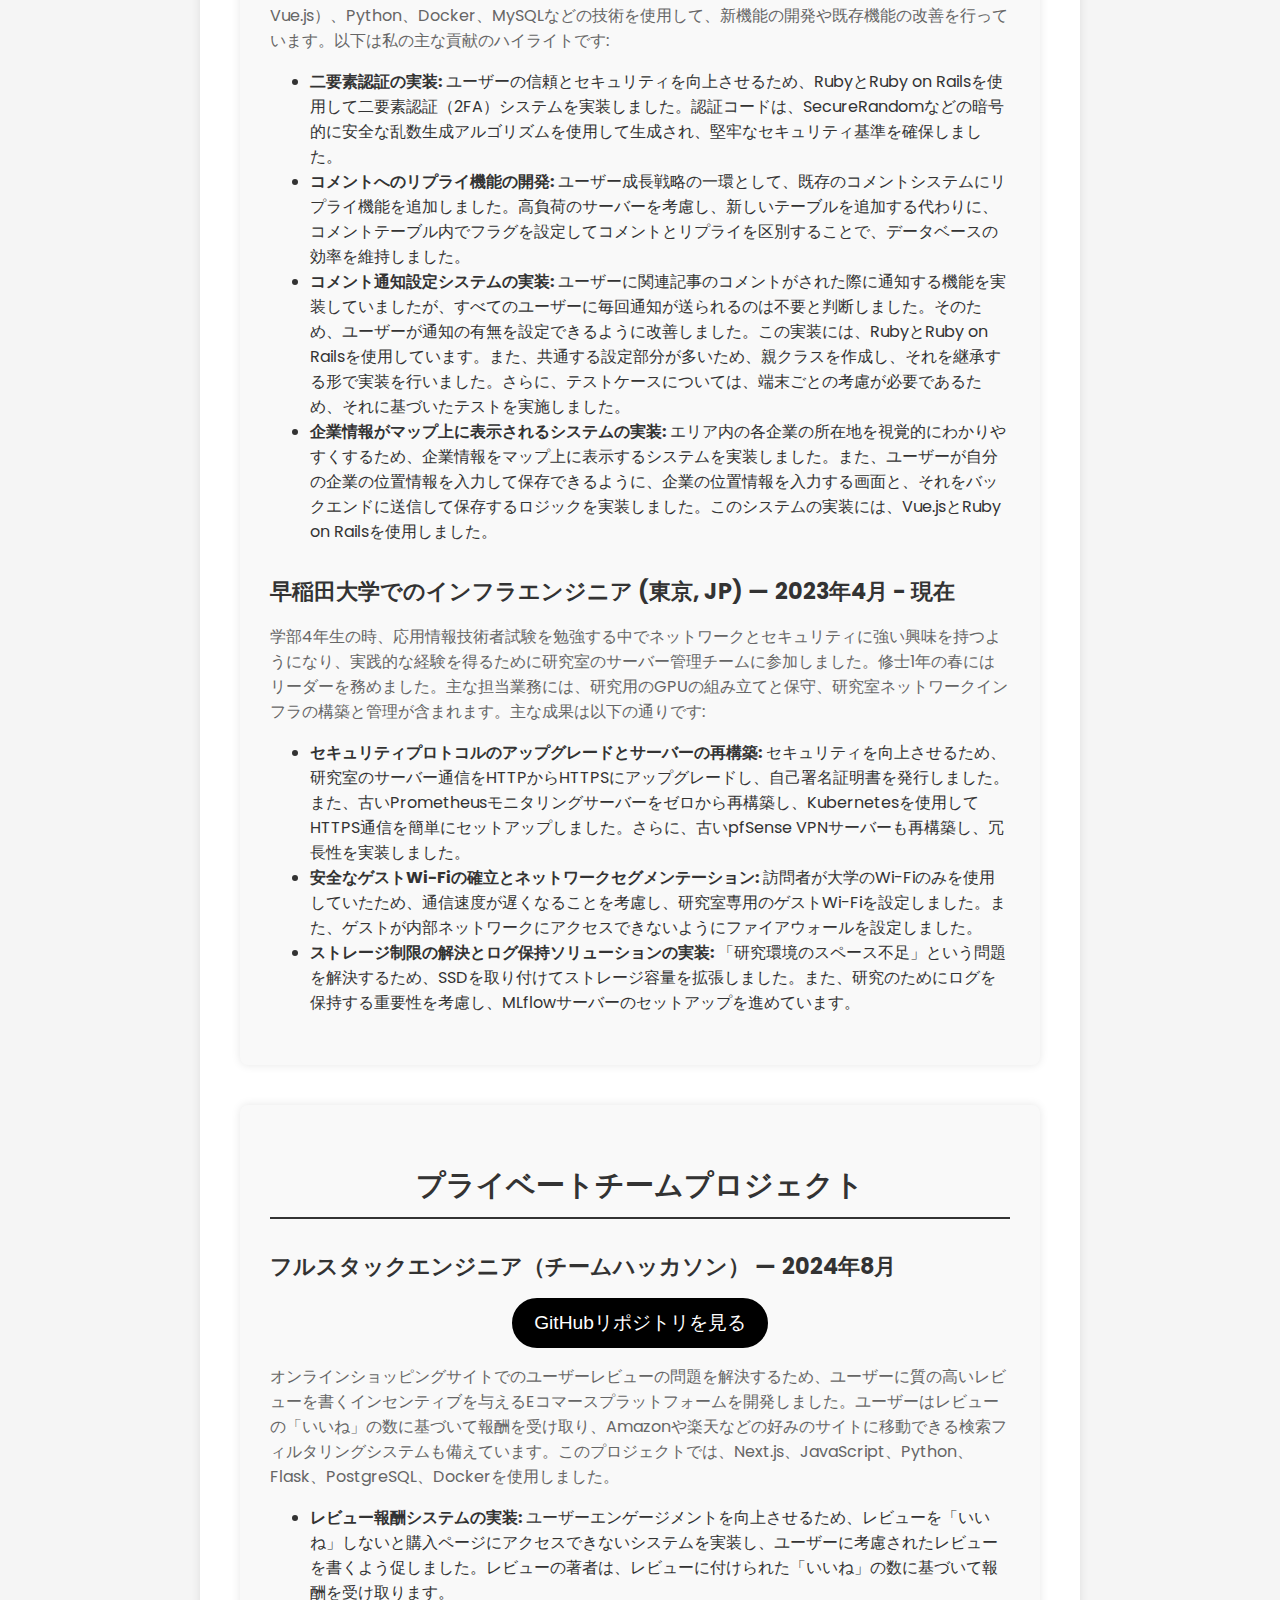
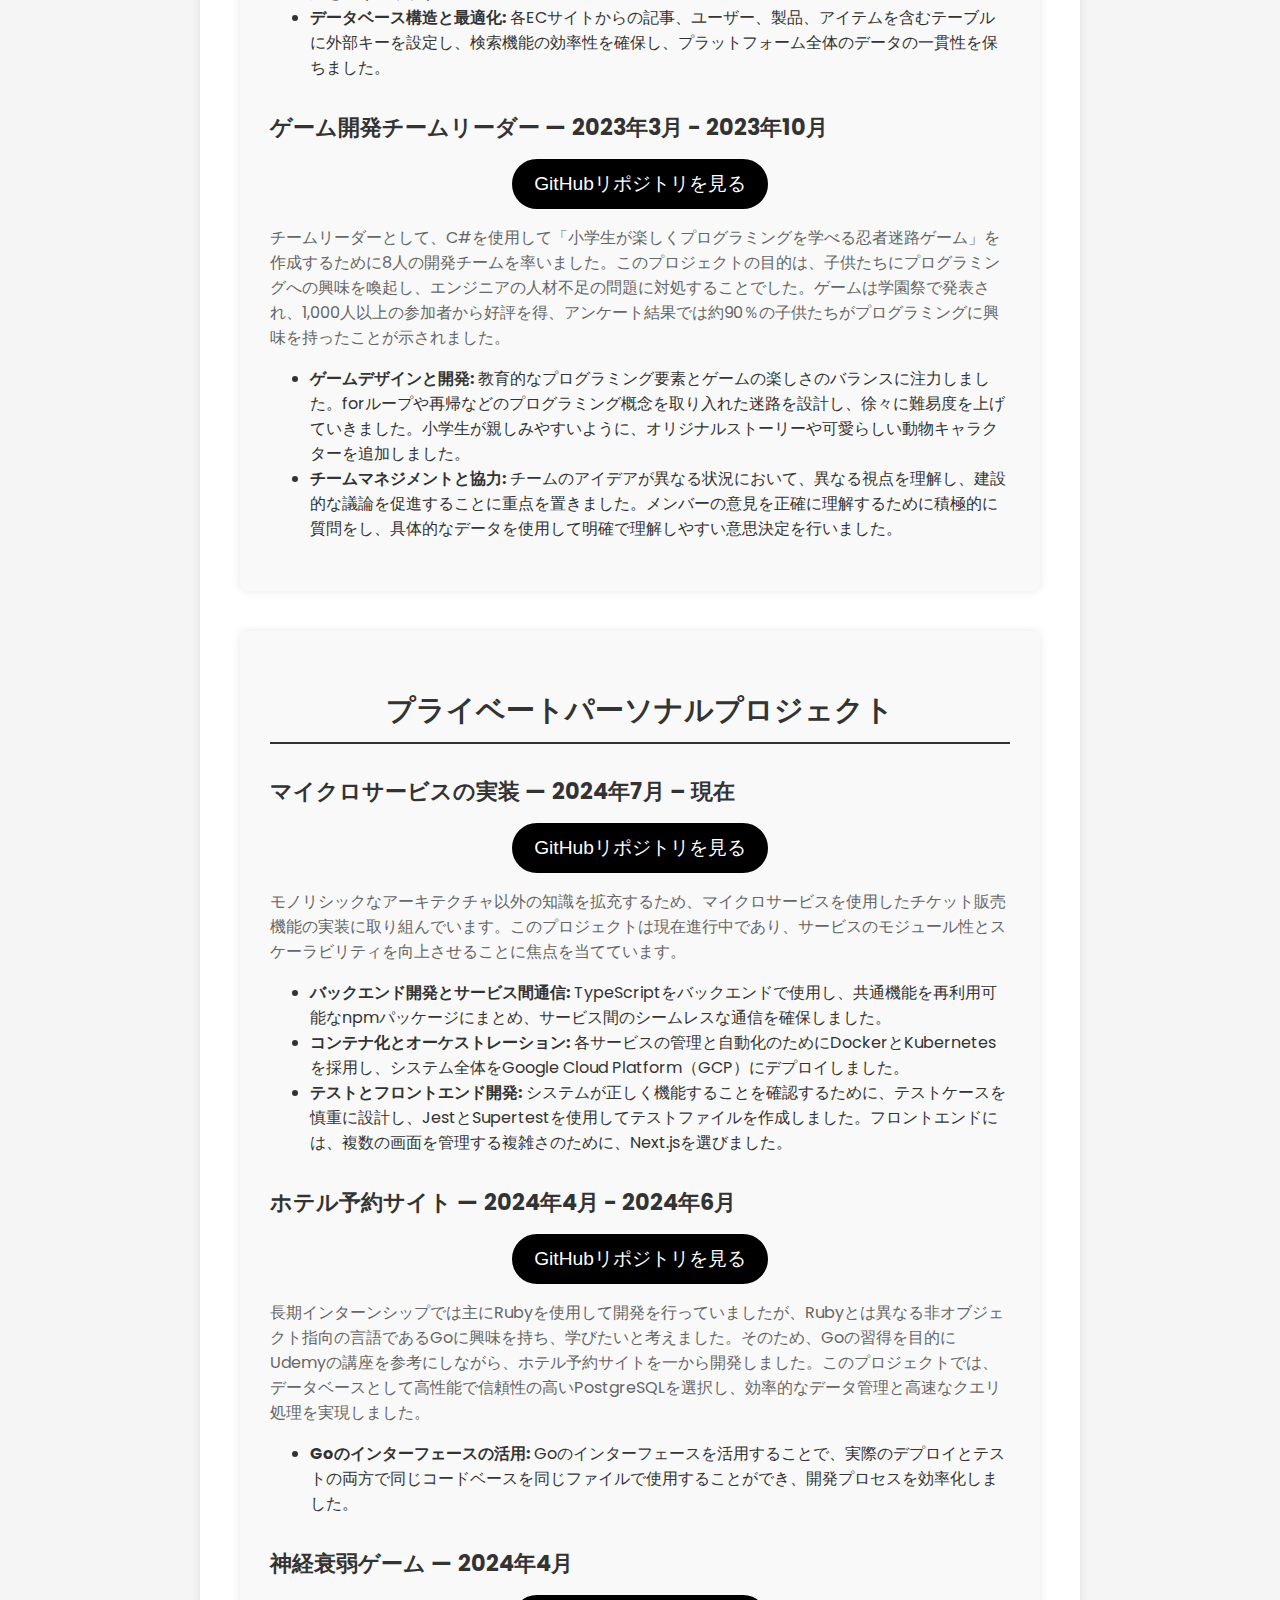
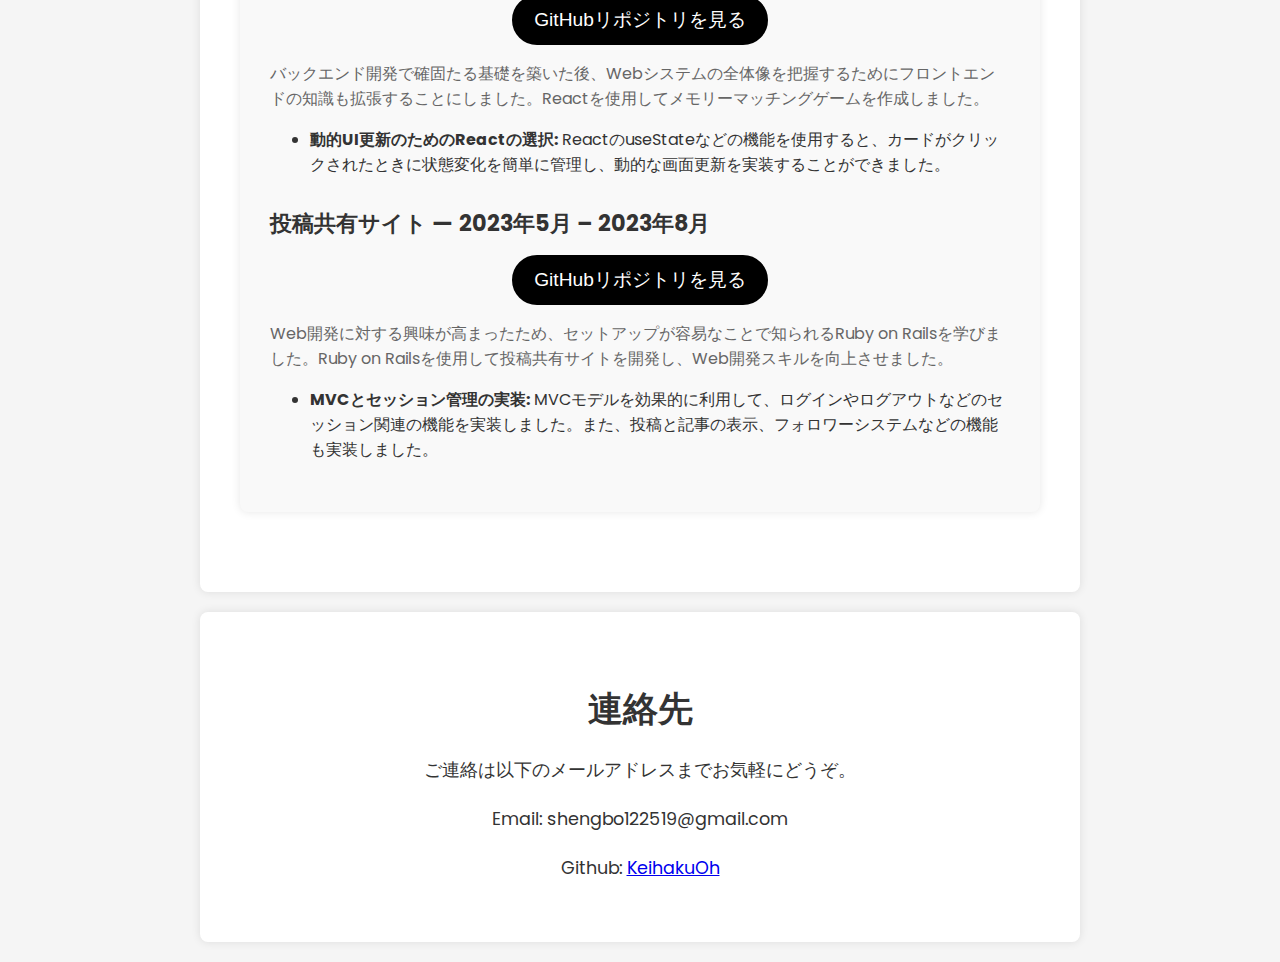
==== commit 3865aea3: "change name" ====
--- a/index_jp.html
+++ b/index_jp.html
@@ -565,14 +565,14 @@
     <div class="project-item">
       <h4>ホテル予約サイト — 2024年4月 - 2024年6月</h4>
       <div class="repository-link">
-        <a href="https://github.com/KeihakuOh/Go-learning" target="_blank" class="styled-link">
+        <a href="https://github.com/KeihakuOh/Go-App" target="_blank" class="styled-link">
           <button class="minimal-btn">
             <i class="fab fa-github"></i> GitHubリポジトリを見る
           </button>
         </a>
       </div>
       <p>
-        長期インターンシップで主にRubyを使用していたため、非オブジェクト指向の言語であるGoを使用してホテル予約サイトを開発しました。データベースには、性能が高いPostgreSQLを選択しました。
+        長期インターンシップでは主にRubyを使用して開発を行っていましたが、Rubyとは異なる非オブジェクト指向の言語であるGoに興味を持ち、学びたいと考えました。そのため、Goの習得を目的にUdemyの講座を参考にしながら、ホテル予約サイトを一から開発しました。このプロジェクトでは、データベースとして高性能で信頼性の高いPostgreSQLを選択し、効率的なデータ管理と高速なクエリ処理を実現しました。
       </p>
       <ul>
         <li>
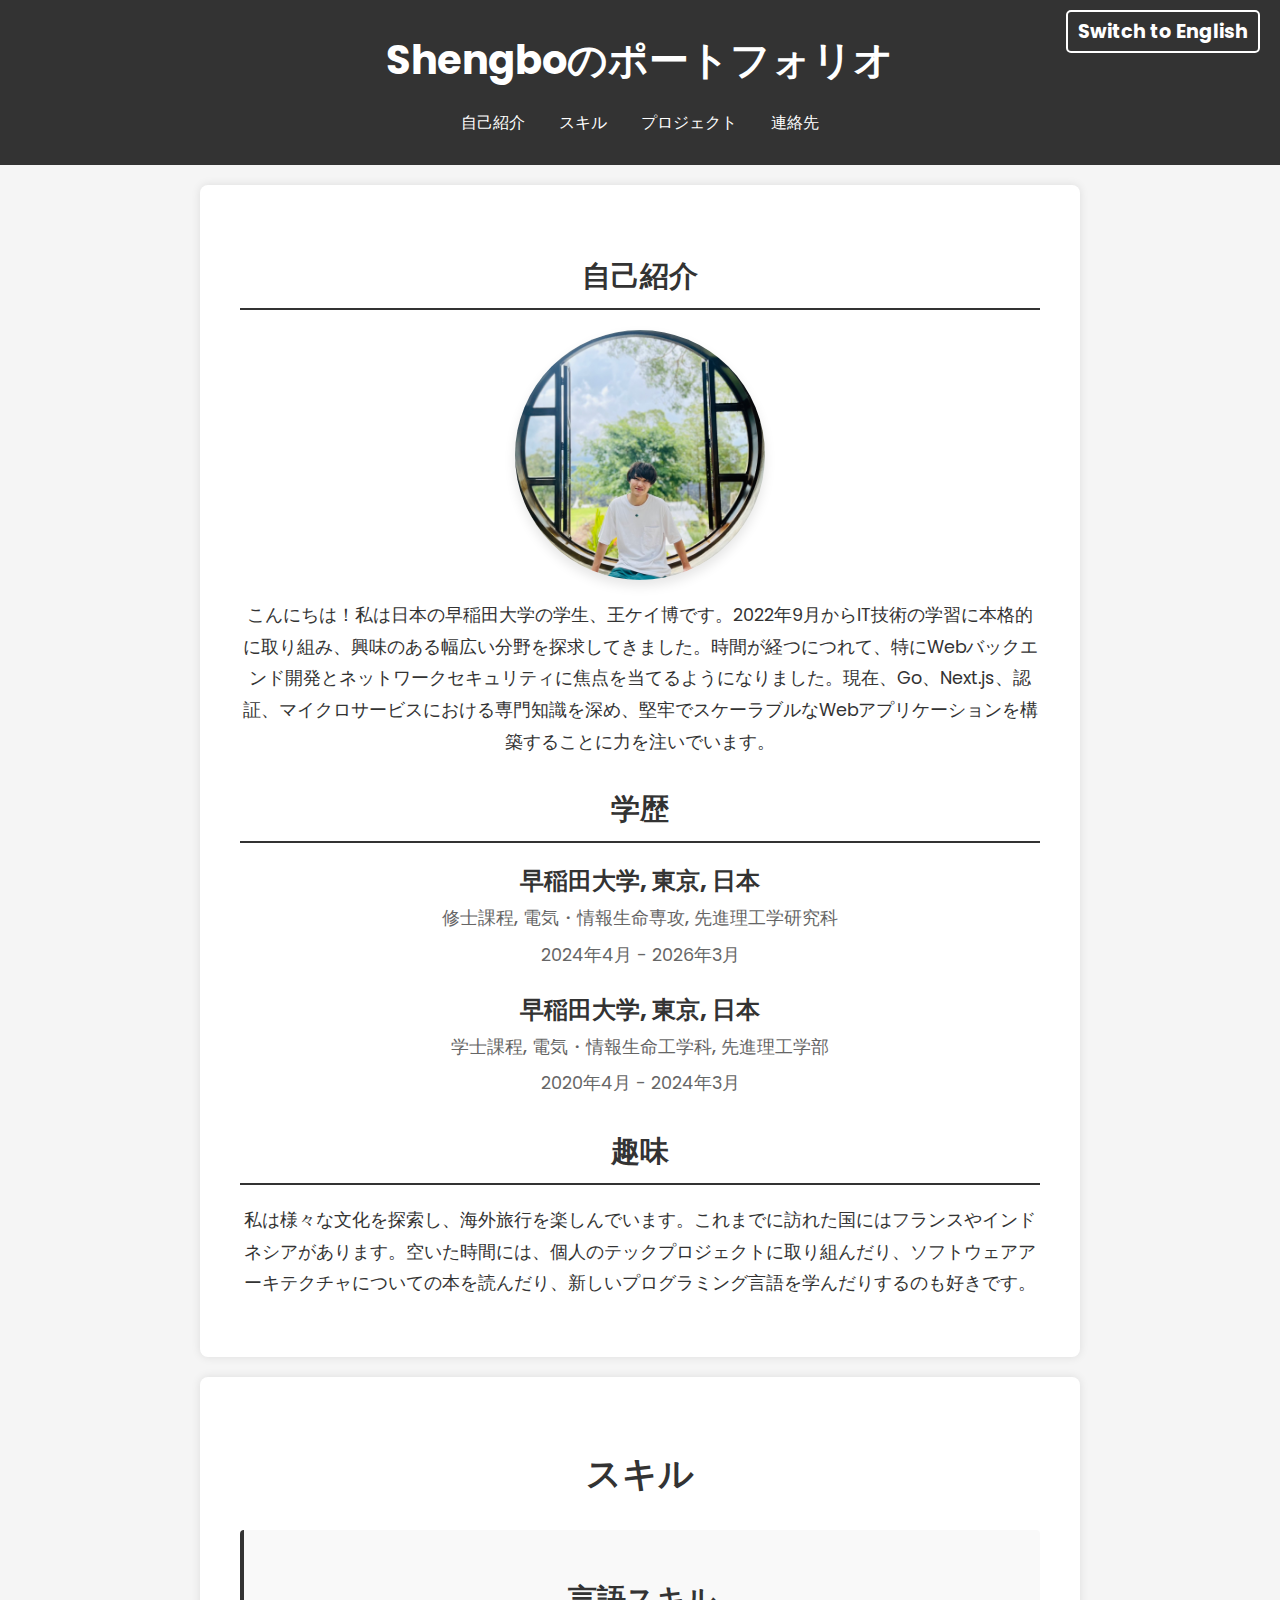
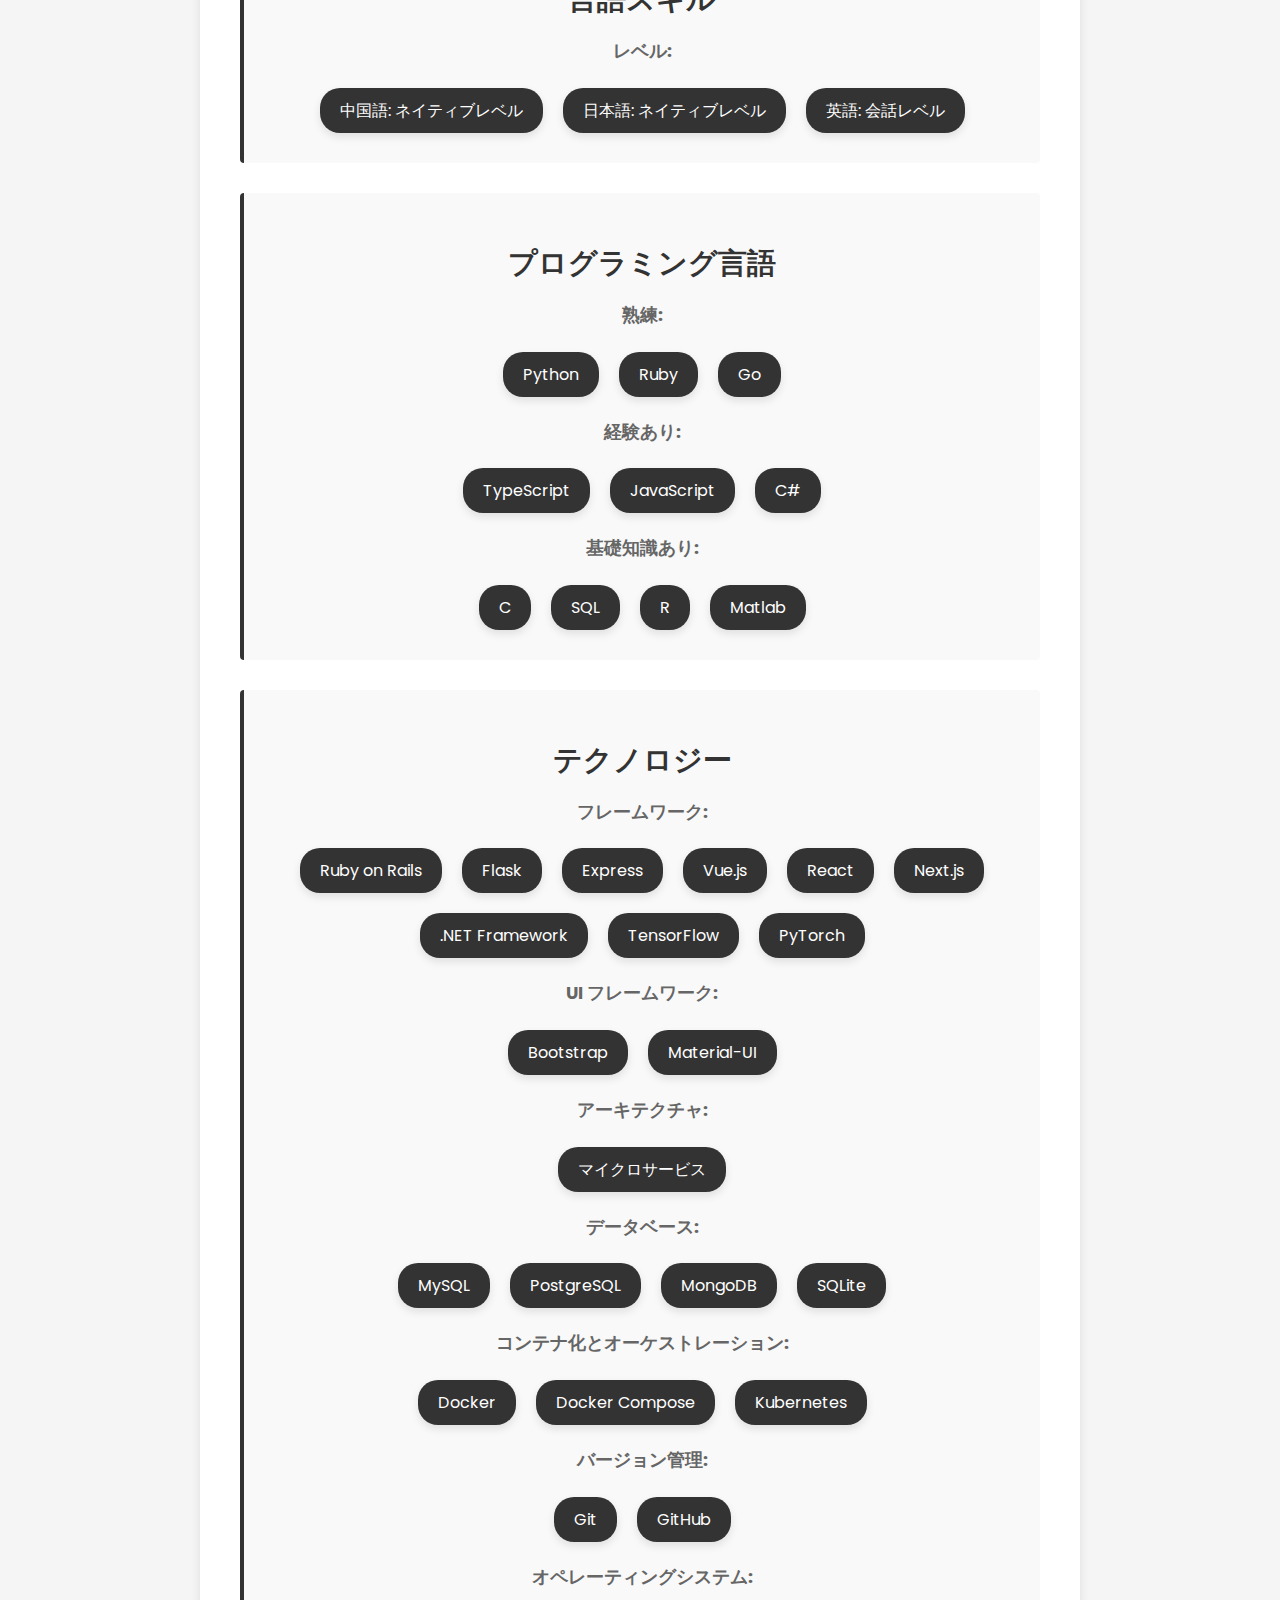
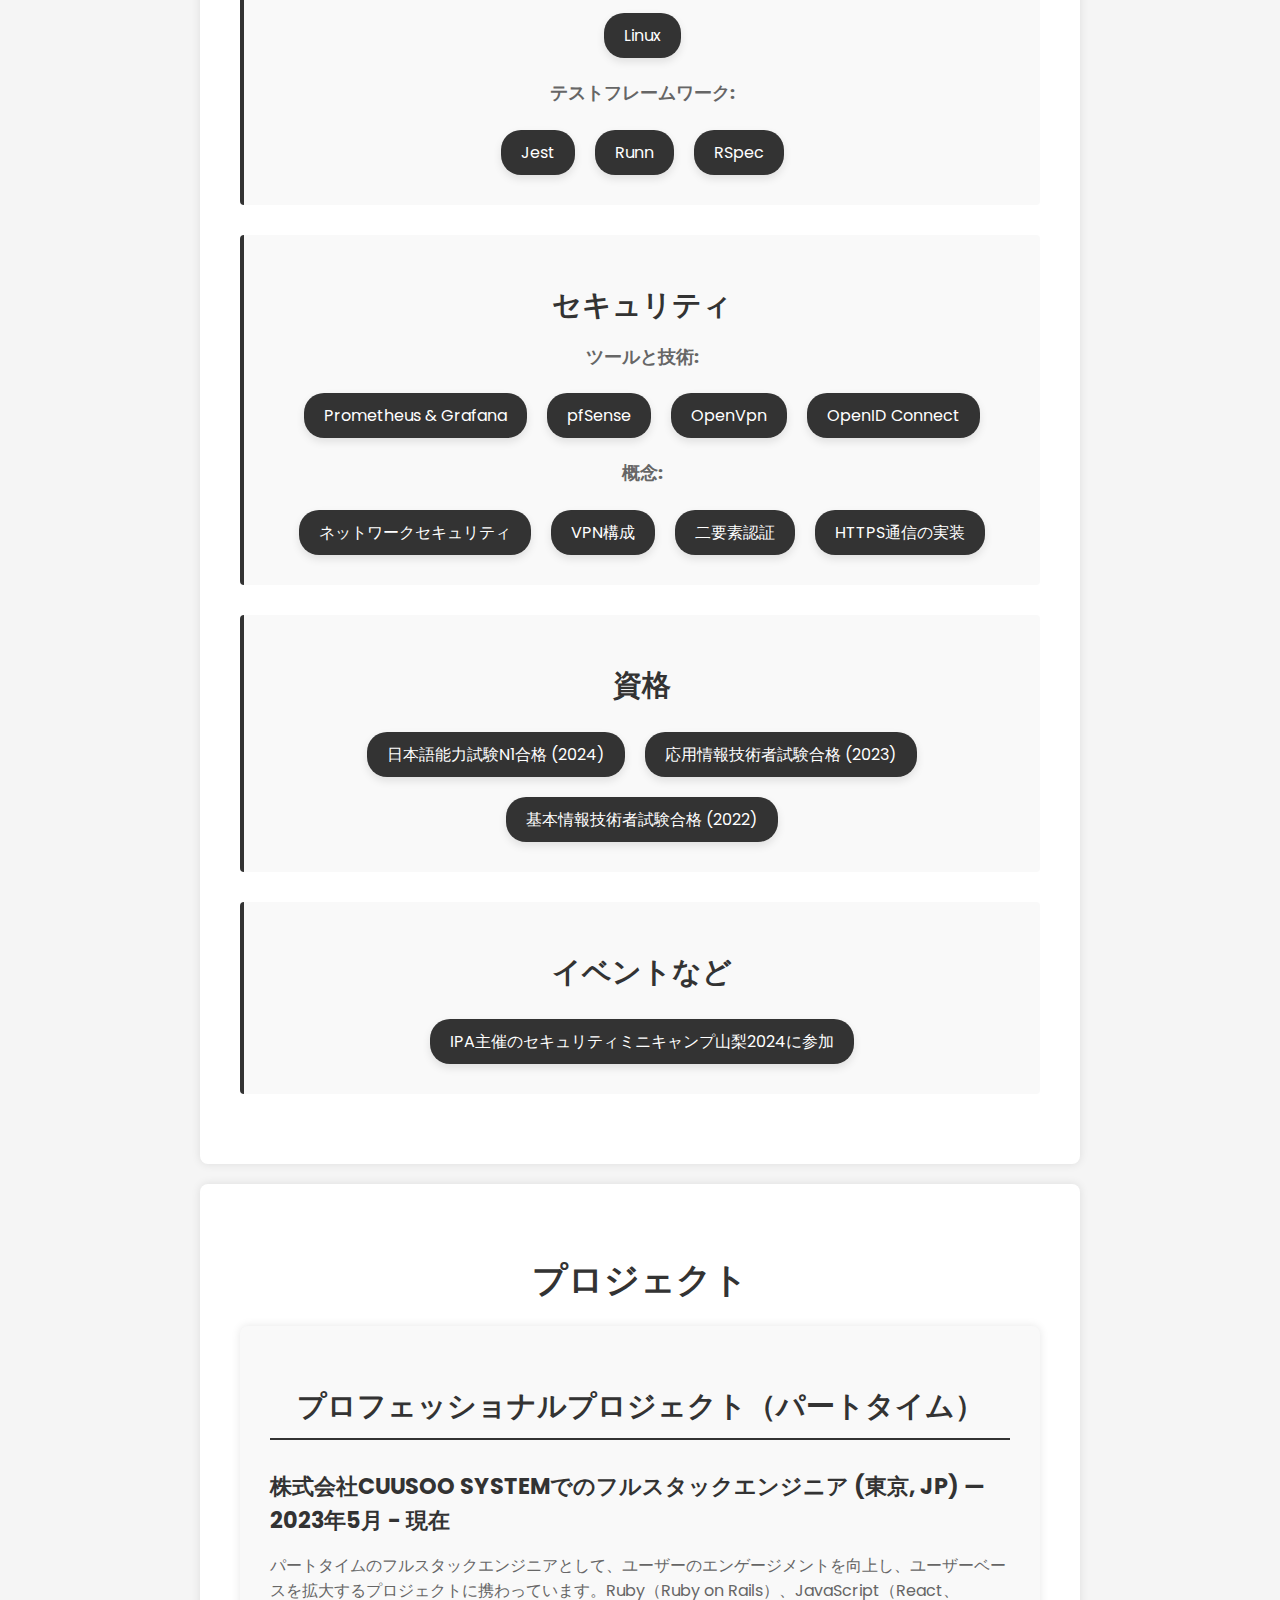
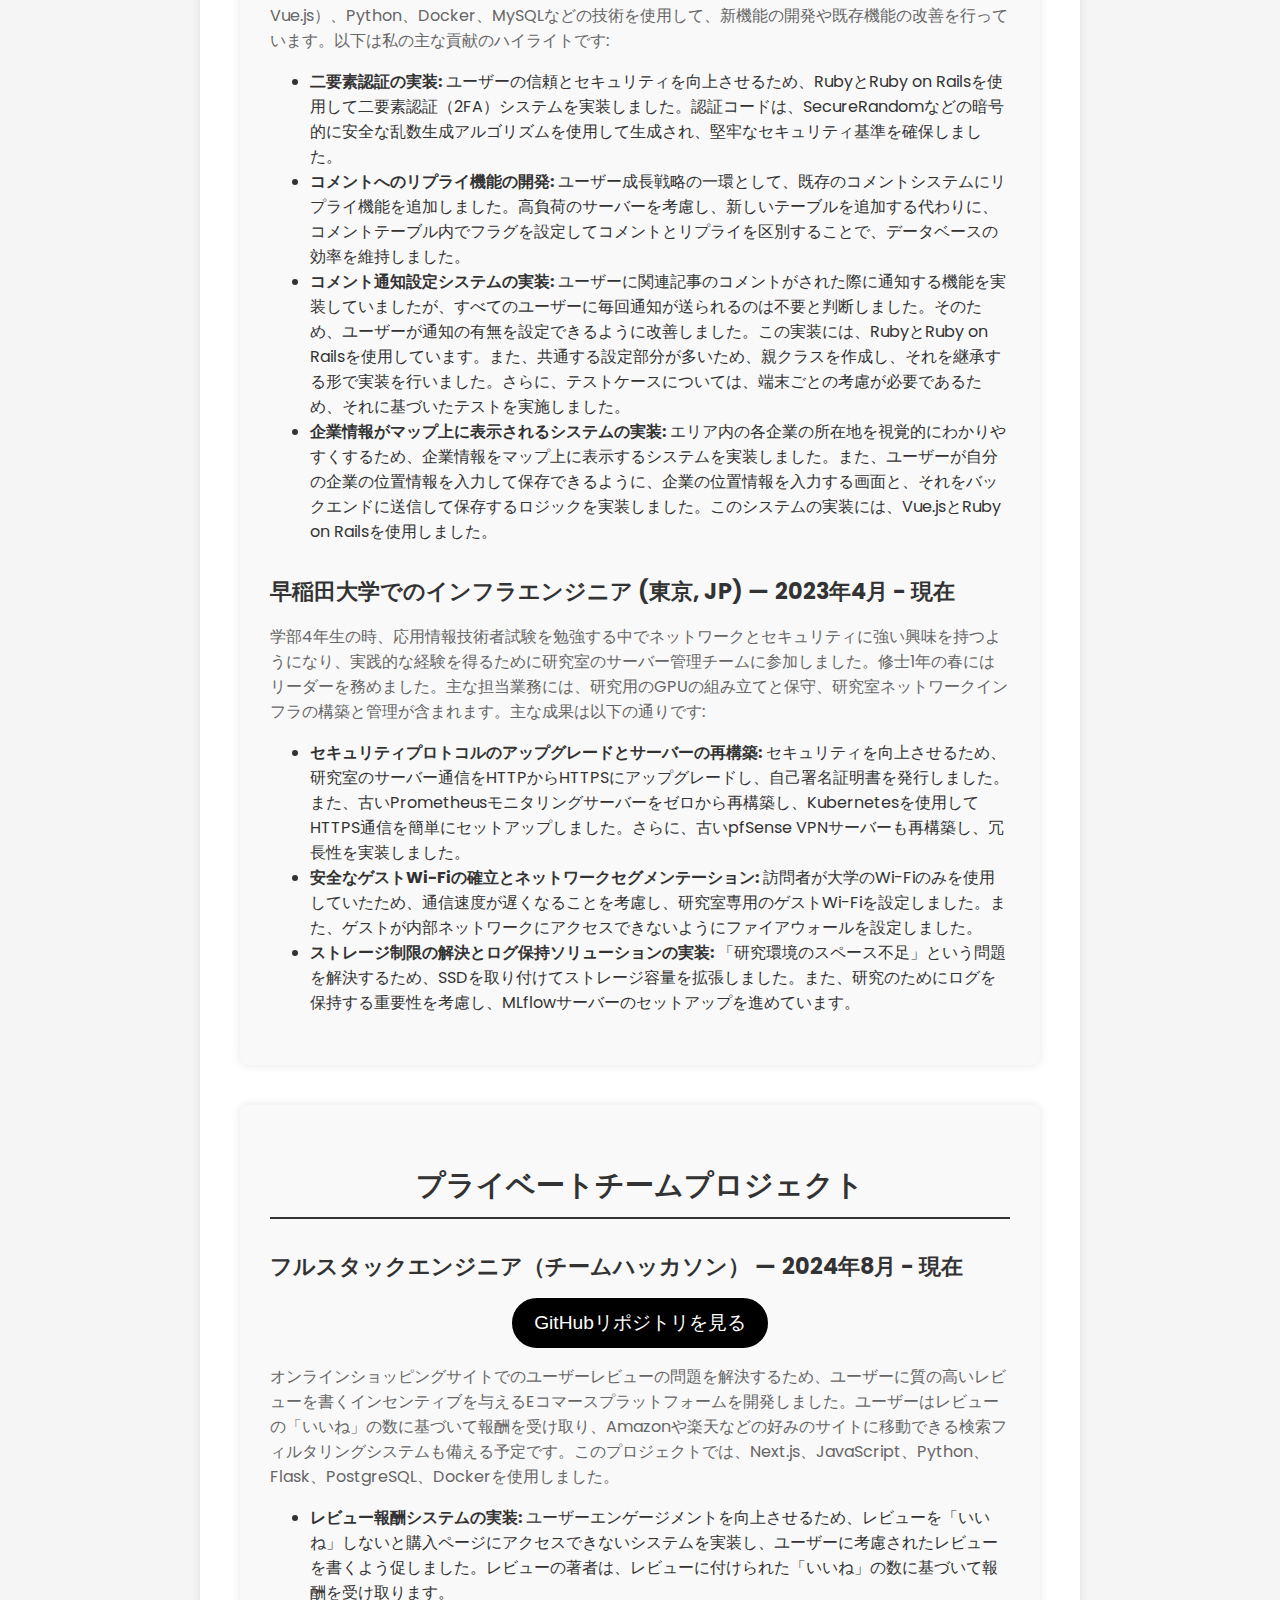
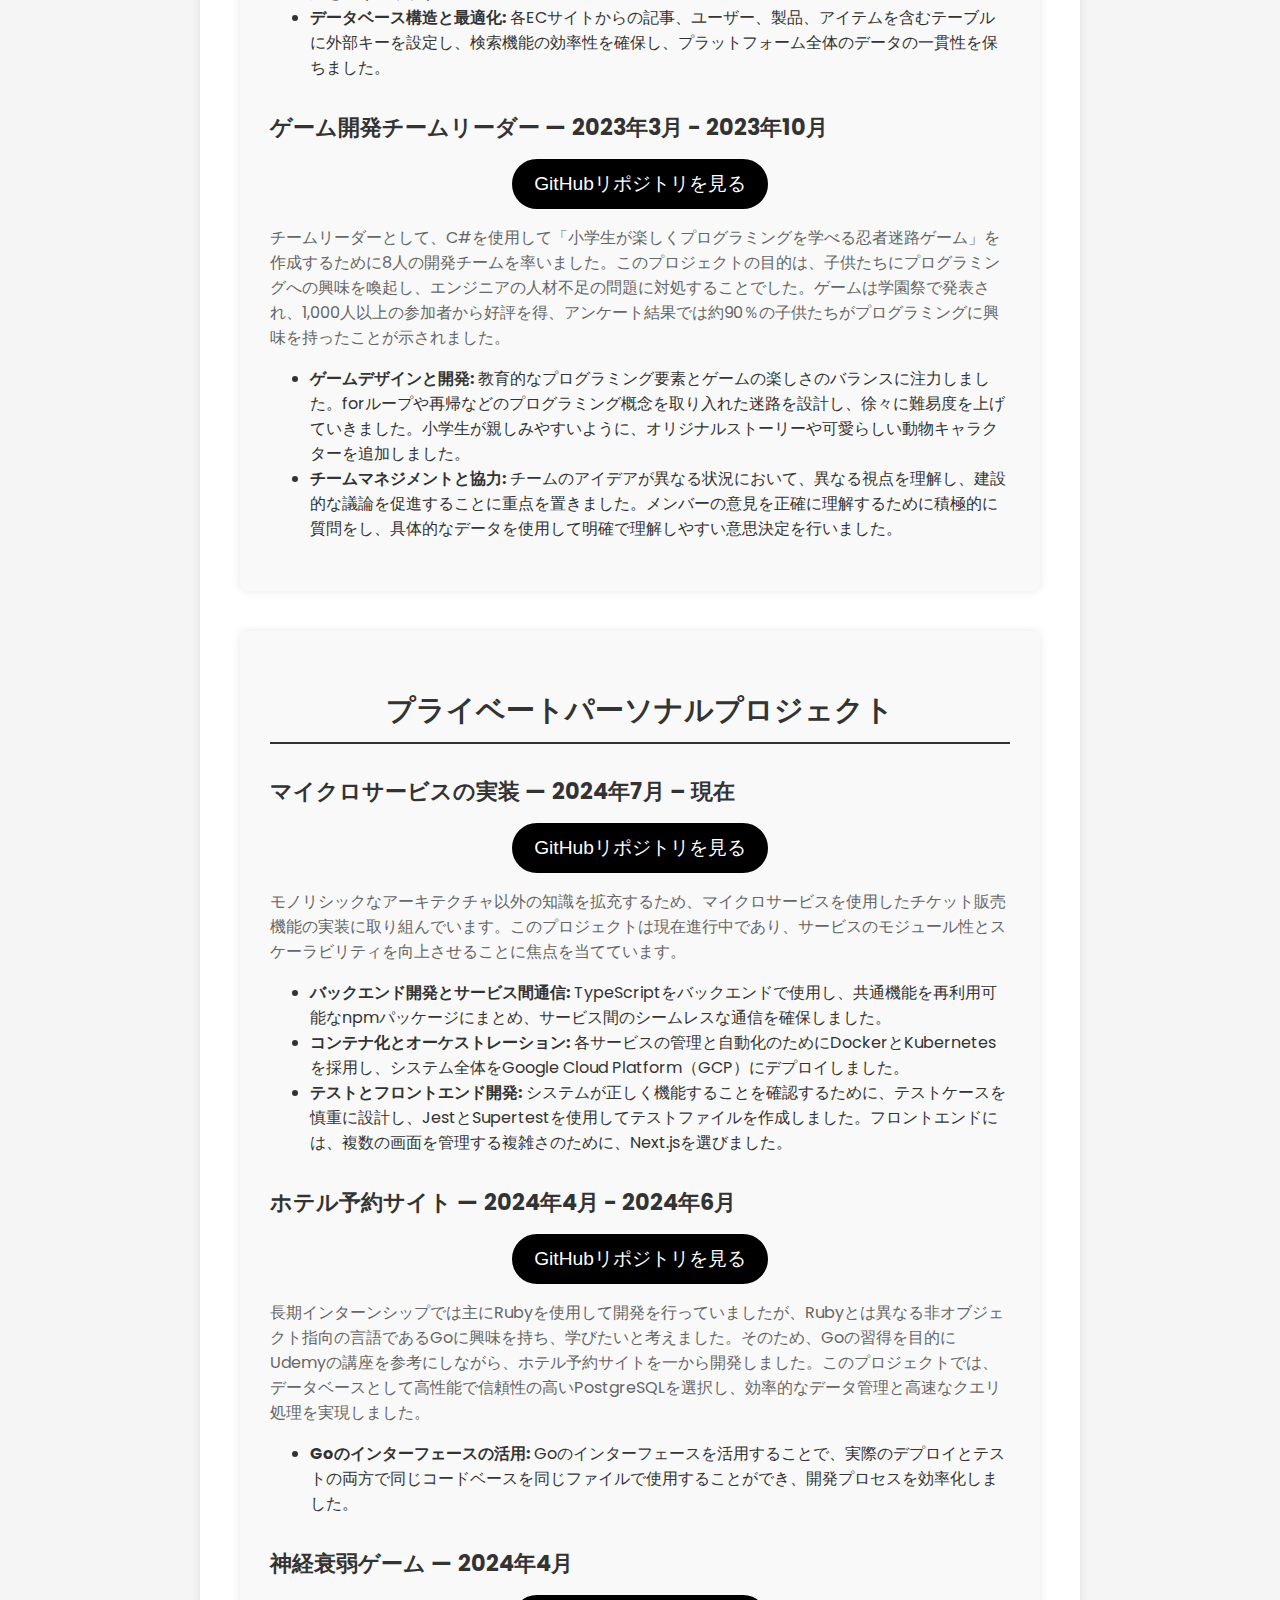
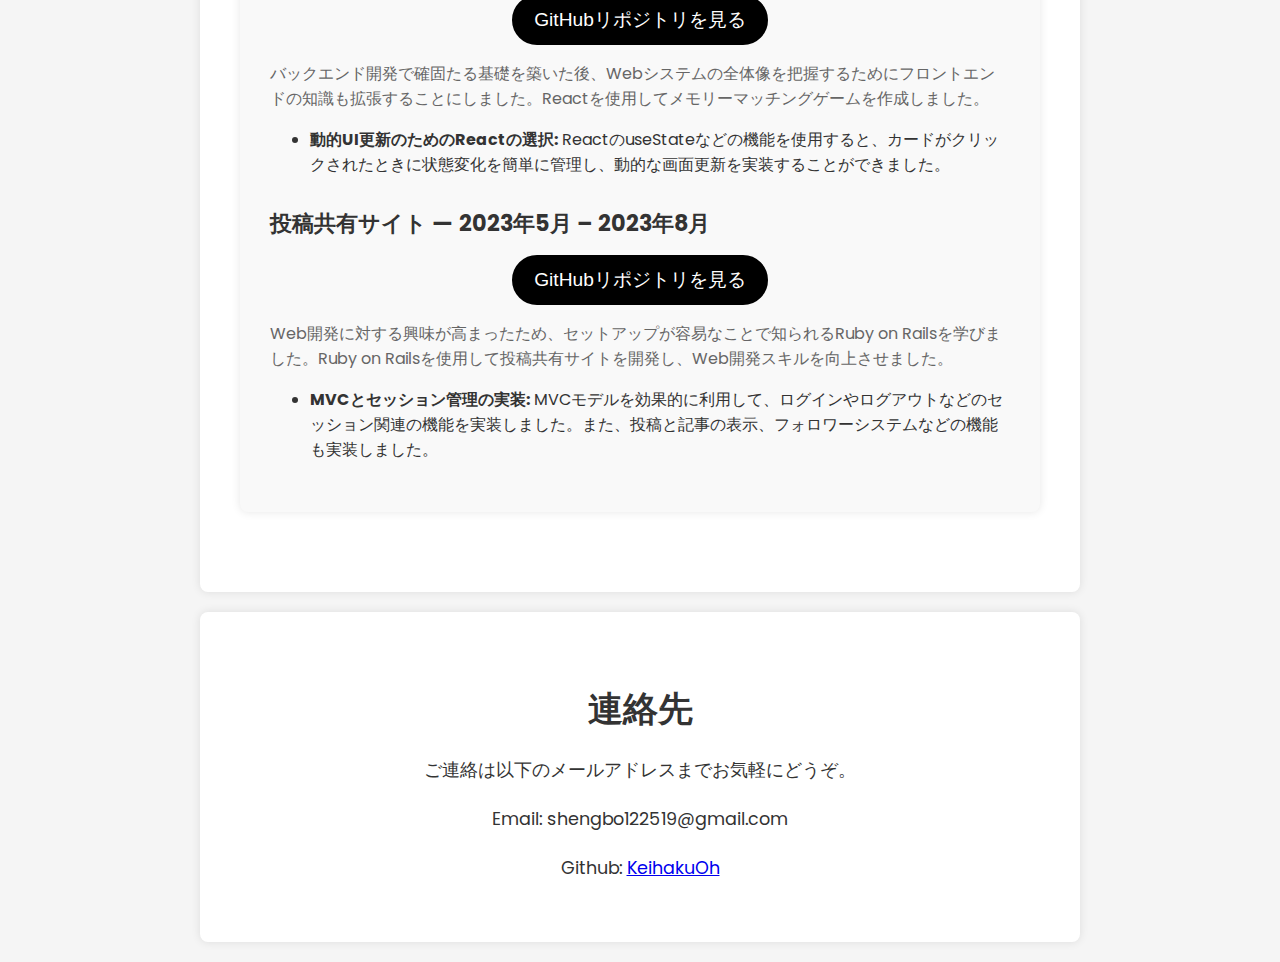
==== commit 332143b2: "change context" ====
--- a/index_jp.html
+++ b/index_jp.html
@@ -490,7 +490,7 @@
   <div class="project-category">
     <h3>プライベートチームプロジェクト</h3>
     <div class="project-item">
-      <h4>フルスタックエンジニア（チームハッカソン） — 2024年8月</h4>
+      <h4>フルスタックエンジニア（チームハッカソン） — 2024年8月 - 現在</h4>
       <div class="repository-link">
         <a href="https://github.com/KeihakuOh/EC-sister" target="_blank" class="styled-link">
           <button class="minimal-btn">
@@ -499,7 +499,7 @@
         </a>
       </div>
       <p>
-        オンラインショッピングサイトでのユーザーレビューの問題を解決するため、ユーザーに質の高いレビューを書くインセンティブを与えるEコマースプラットフォームを開発しました。ユーザーはレビューの「いいね」の数に基づいて報酬を受け取り、Amazonや楽天などの好みのサイトに移動できる検索フィルタリングシステムも備えています。このプロジェクトでは、Next.js、JavaScript、Python、Flask、PostgreSQL、Dockerを使用しました。
+        オンラインショッピングサイトでのユーザーレビューの問題を解決するため、ユーザーに質の高いレビューを書くインセンティブを与えるEコマースプラットフォームを開発しました。ユーザーはレビューの「いいね」の数に基づいて報酬を受け取り、Amazonや楽天などの好みのサイトに移動できる検索フィルタリングシステムも備える予定です。このプロジェクトでは、Next.js、JavaScript、Python、Flask、PostgreSQL、Dockerを使用しました。
       </p>
       <ul>
         <li>
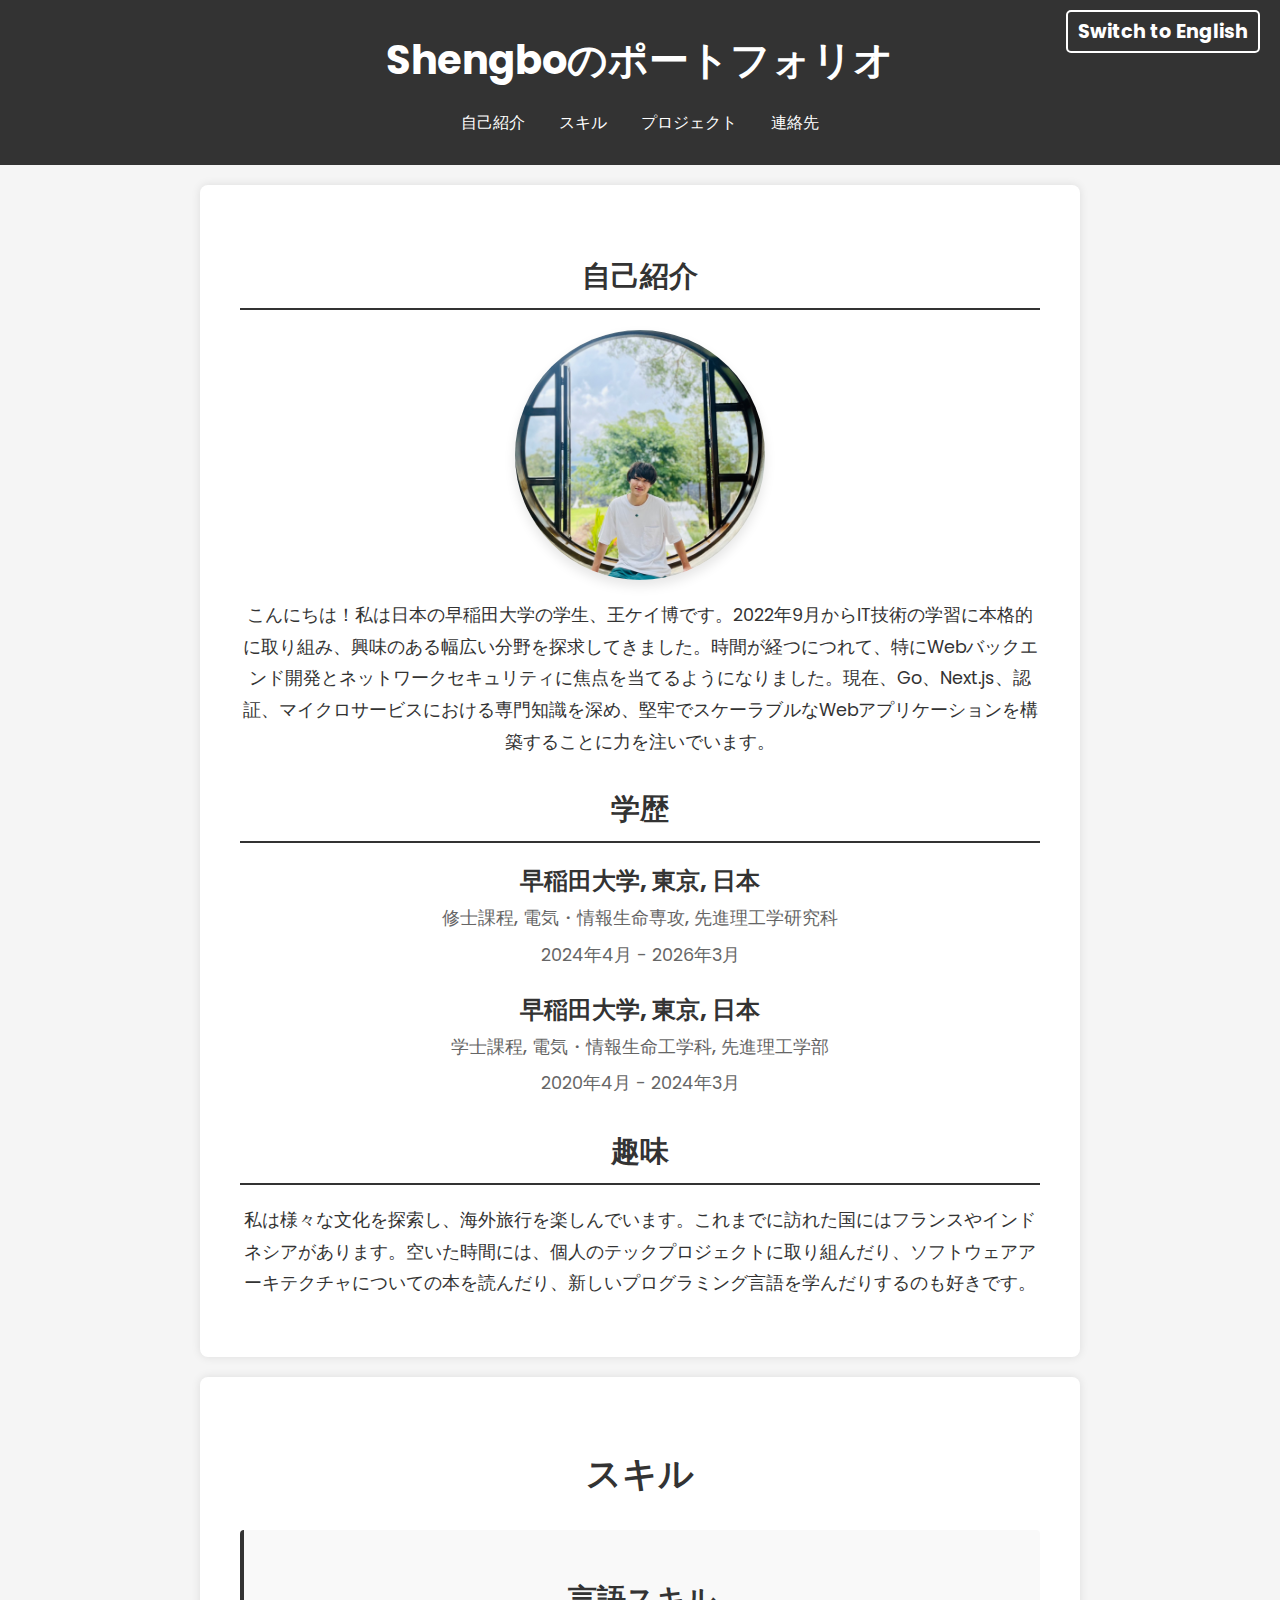
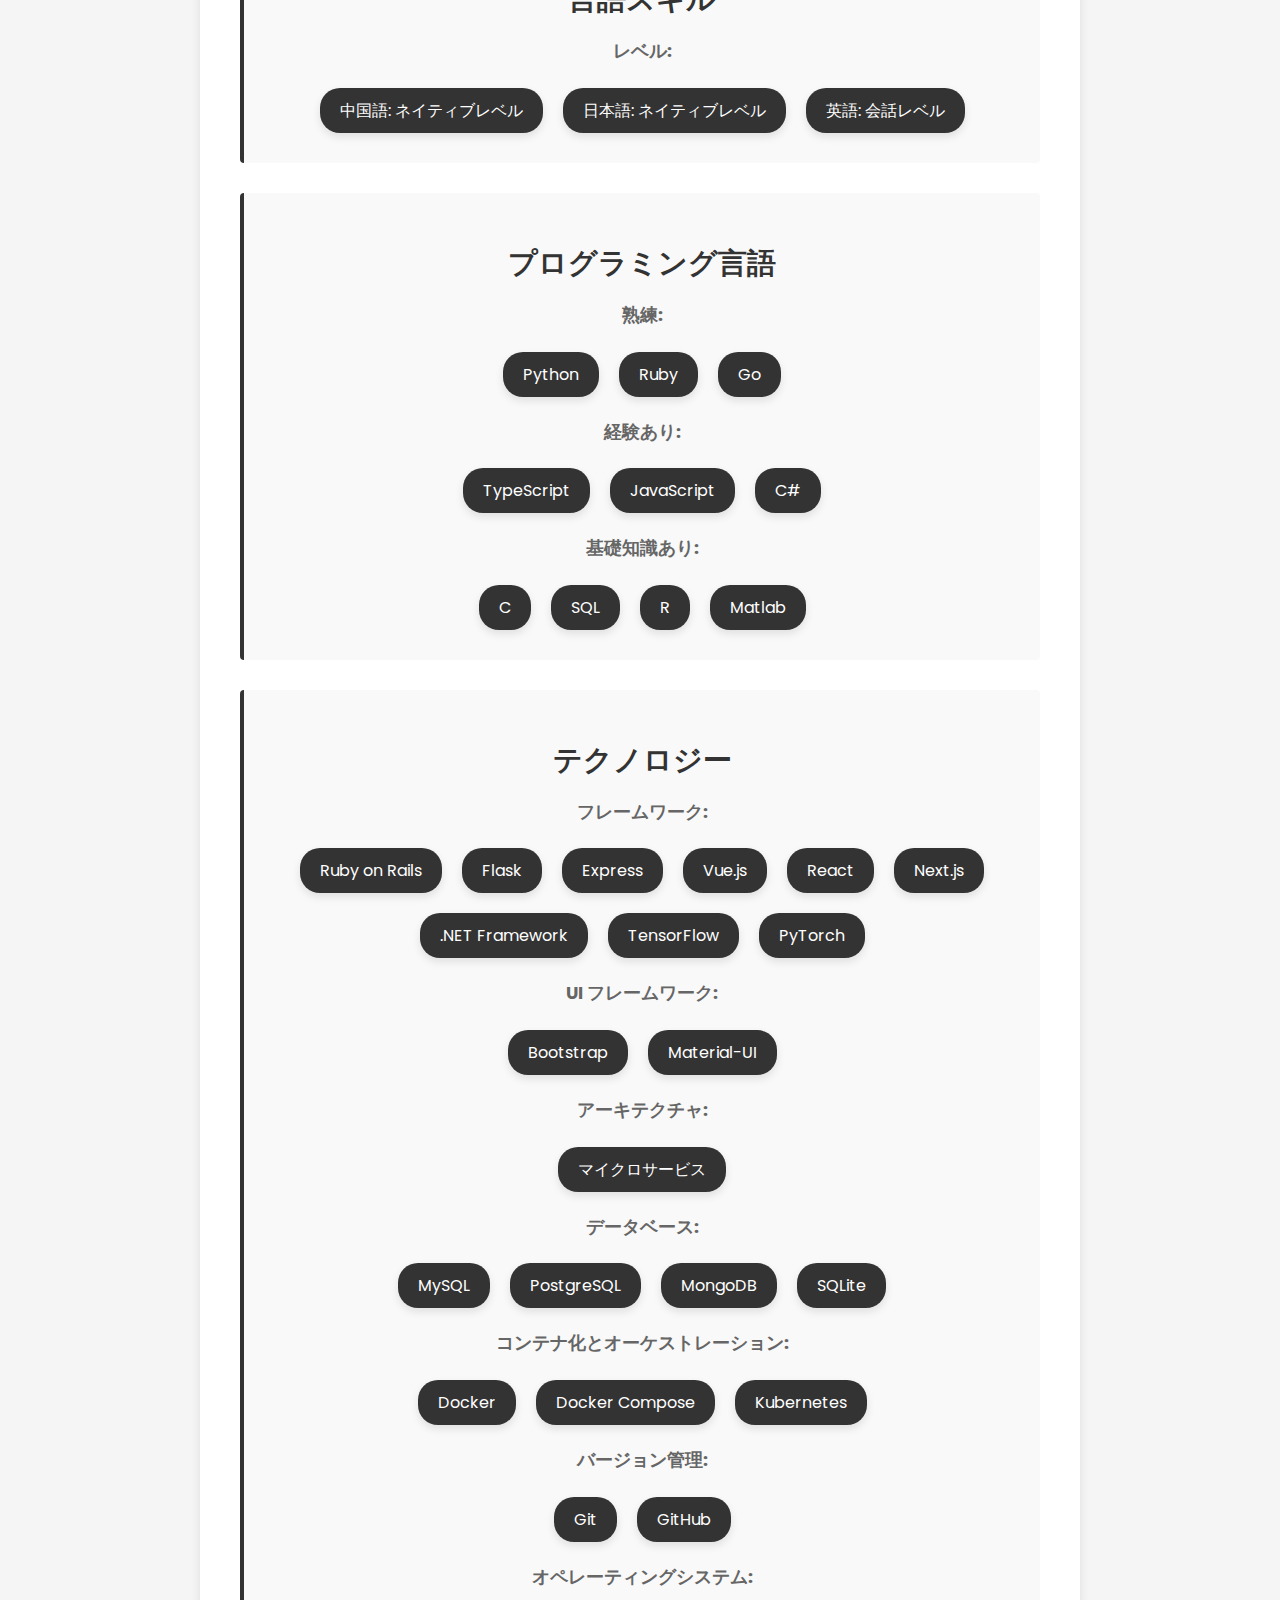
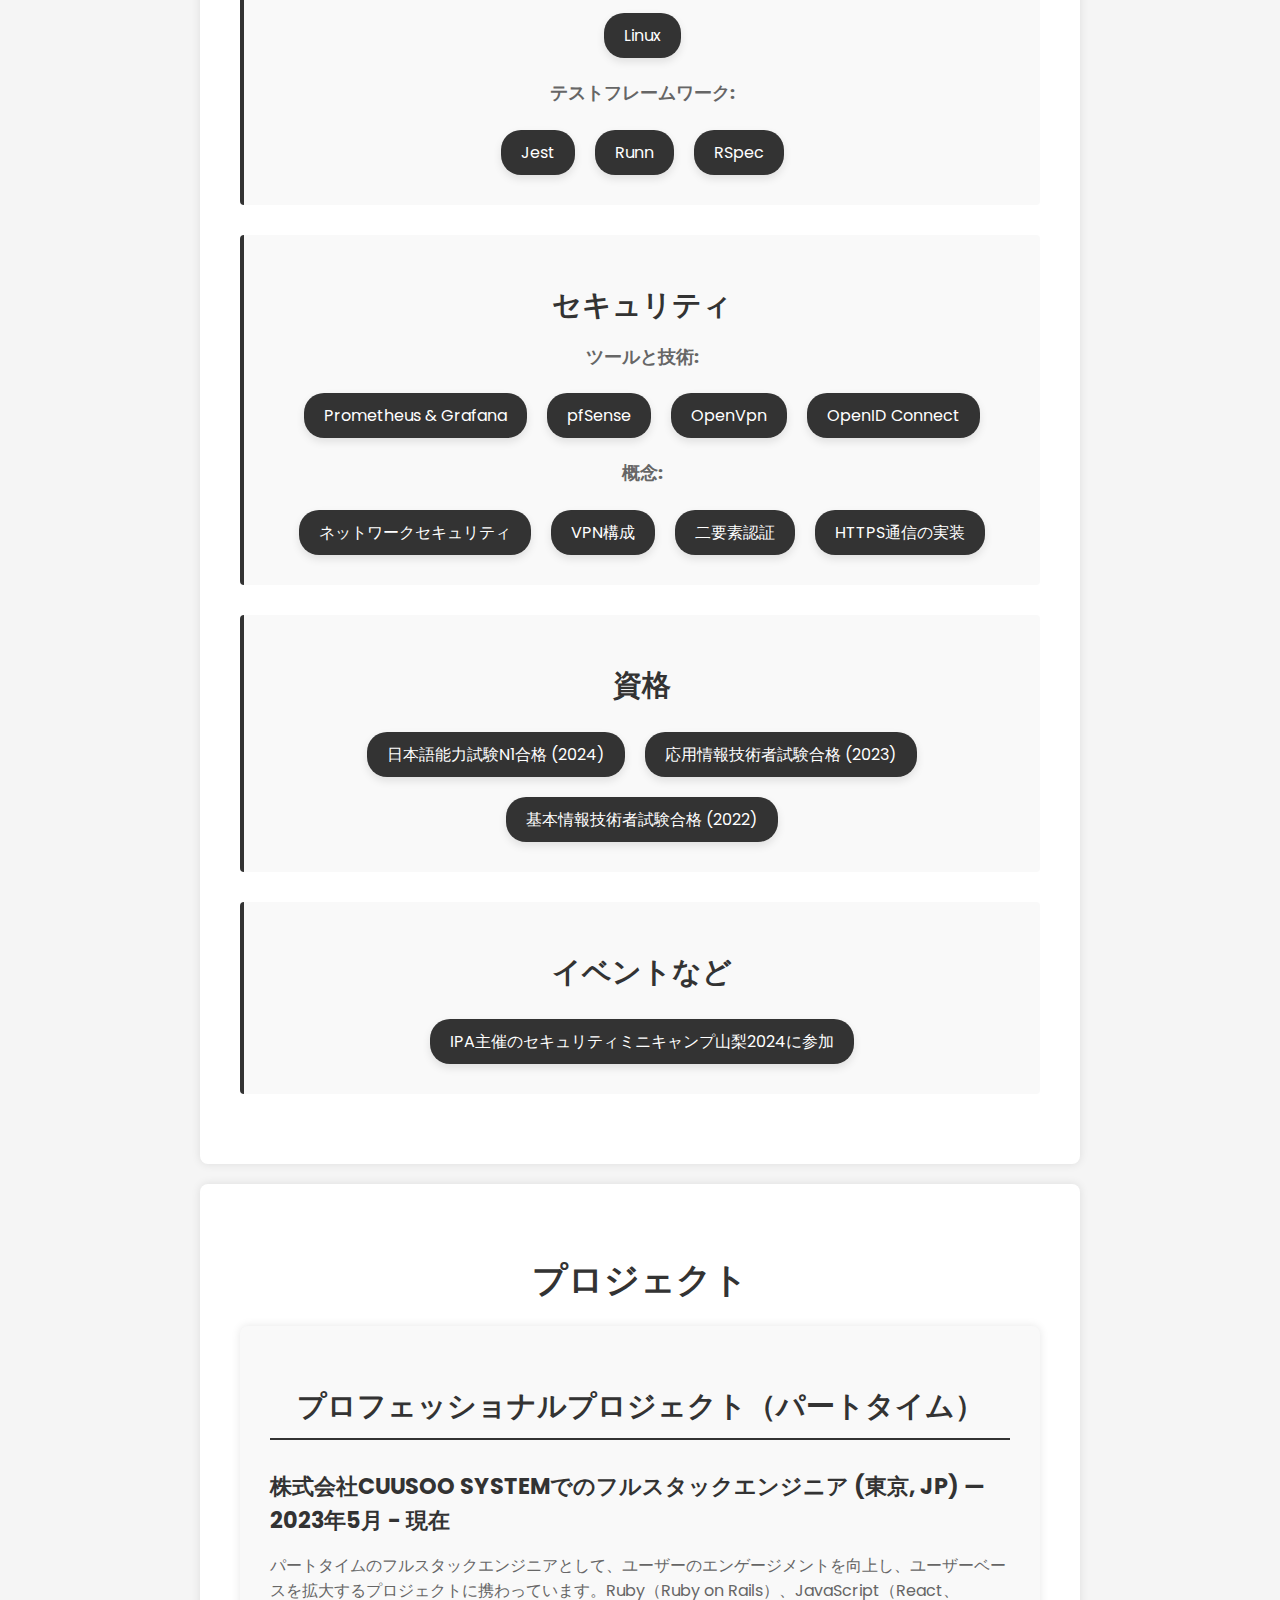
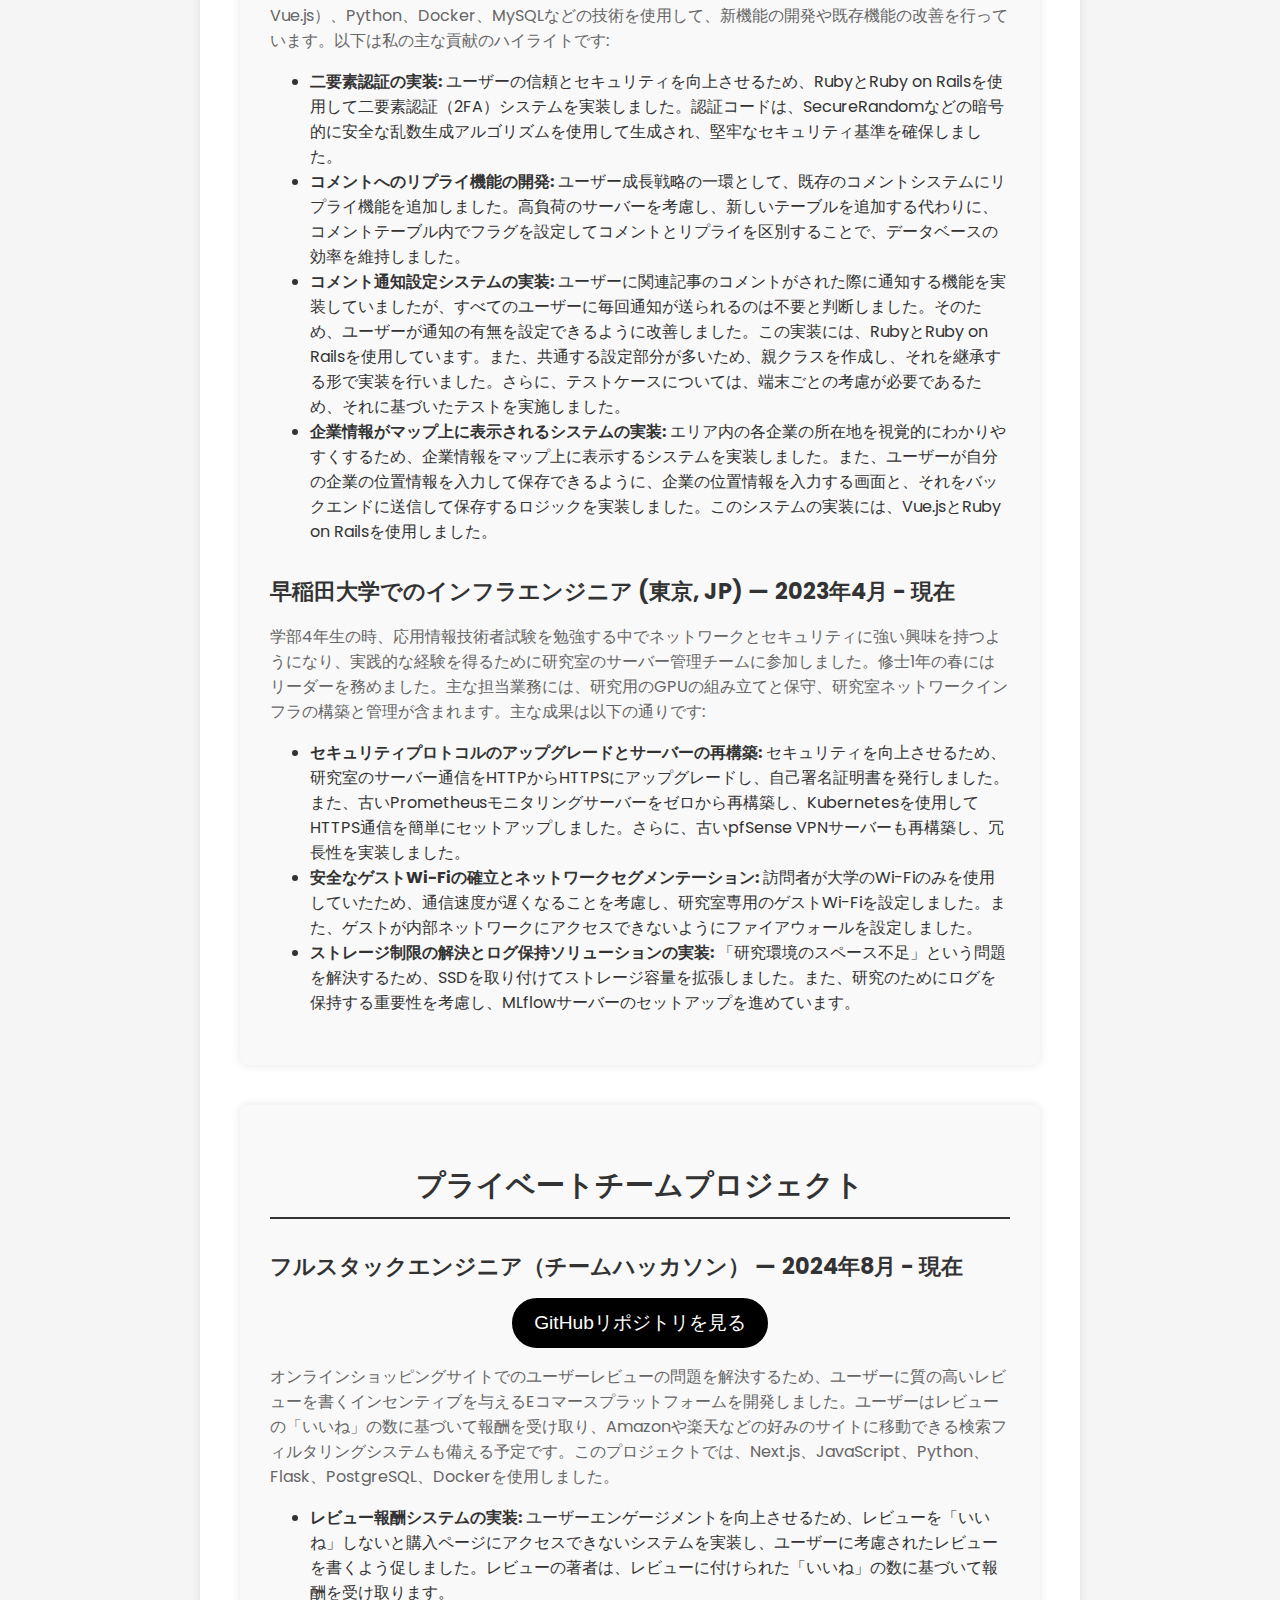
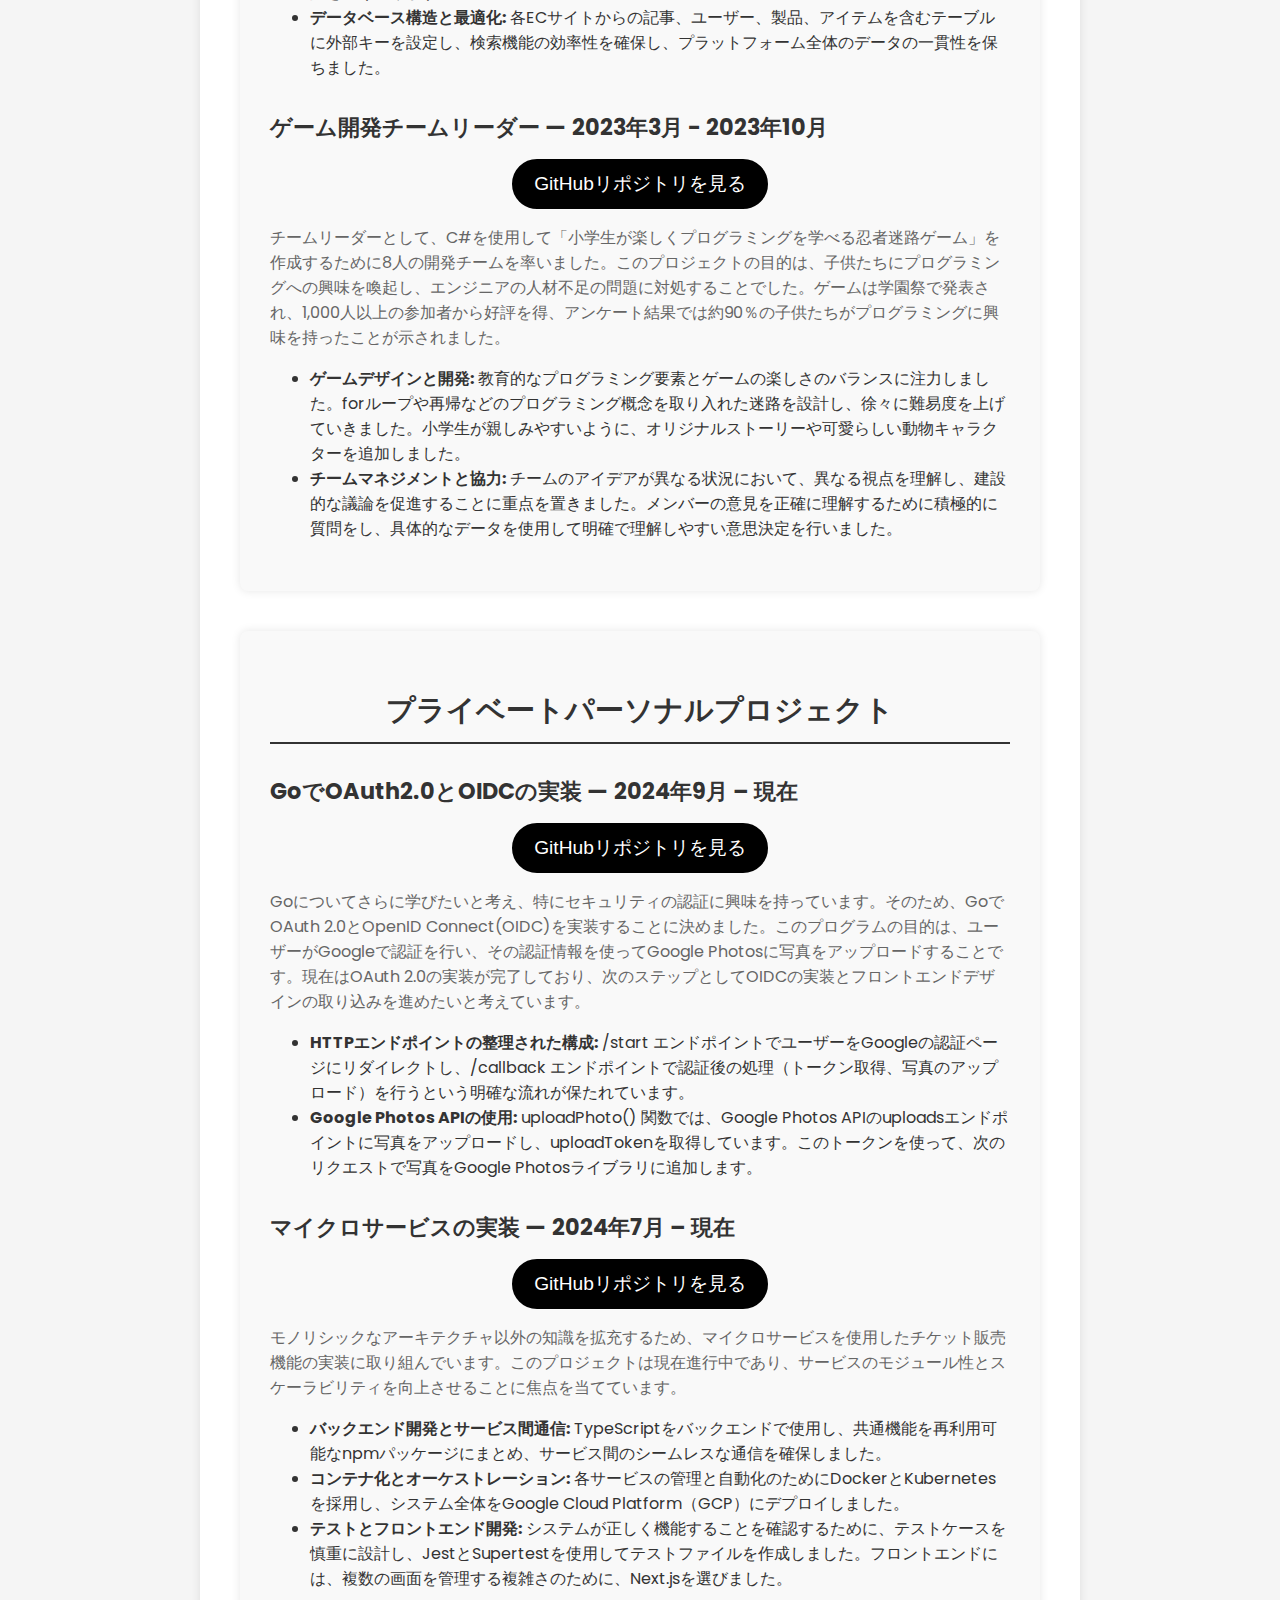
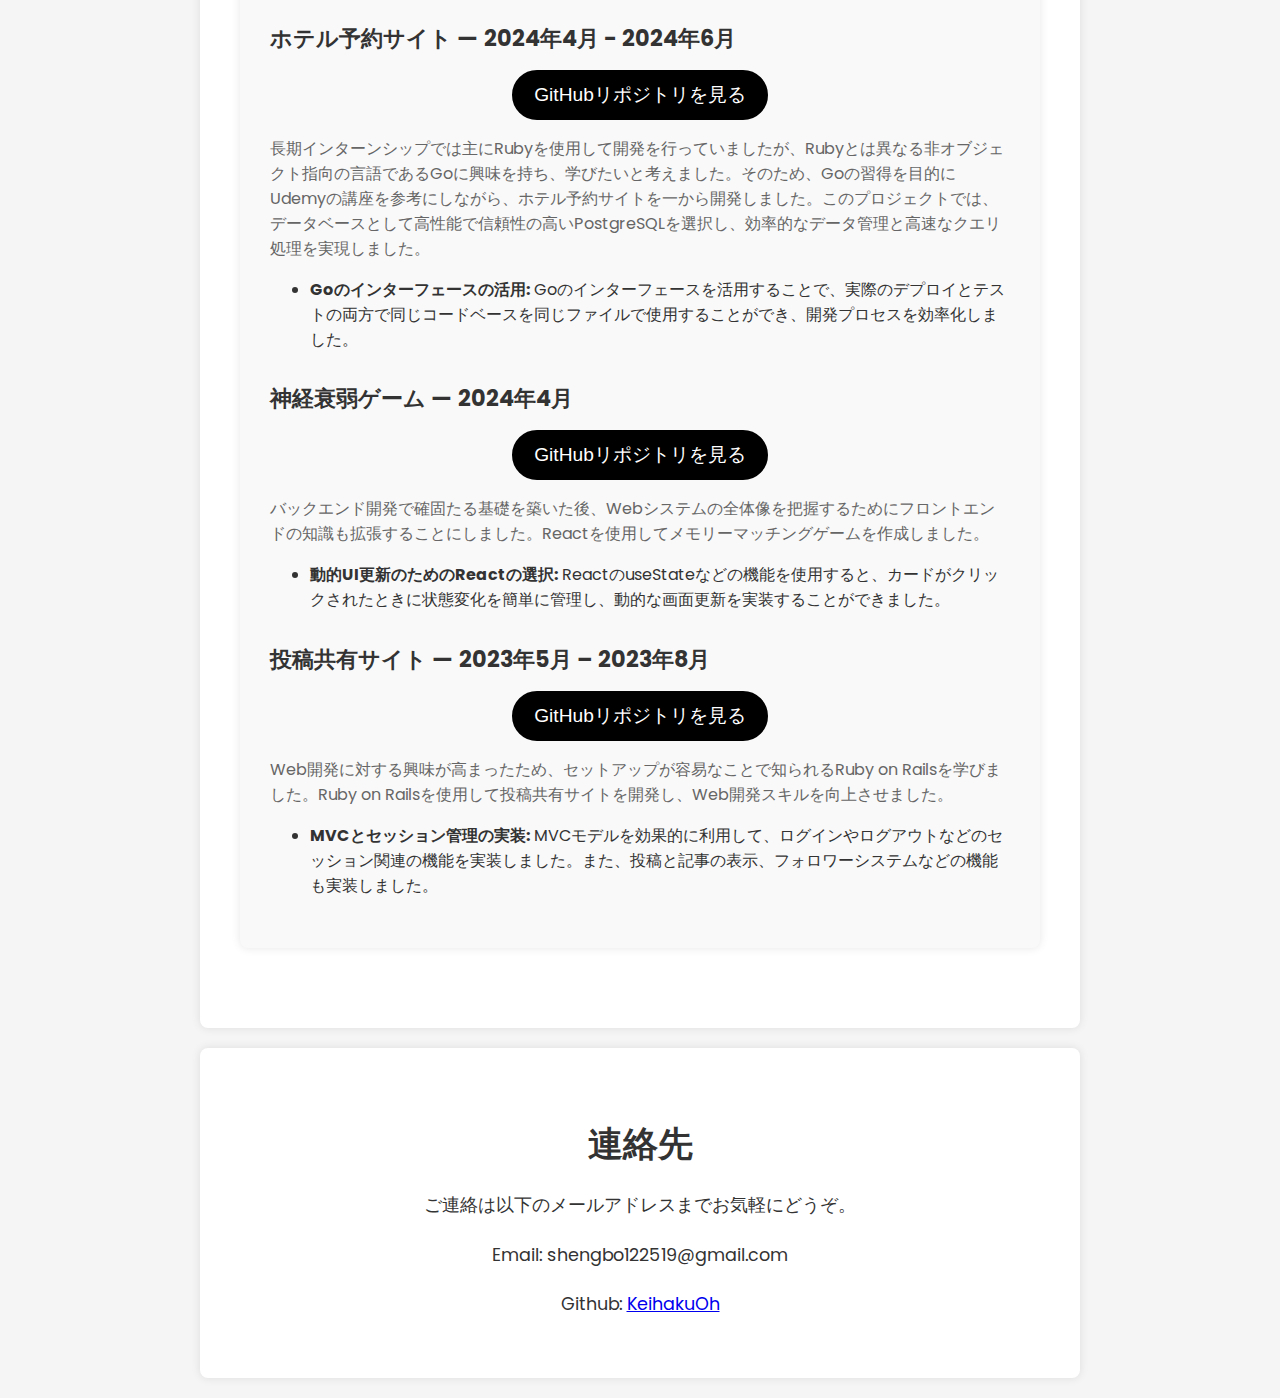
==== commit 1ad4a971: "add Authgo" ====
--- a/index_jp.html
+++ b/index_jp.html
@@ -538,6 +538,28 @@
   <div class="project-category">
     <h3>プライベートパーソナルプロジェクト</h3>
     <div class="project-item">
+      <h4>GoでOAuth2.0とOIDCの実装 — 2024年9月 – 現在</h4>
+      <div class="repository-link">
+        <a href="https://github.com/KeihakuOh/Auth-go" target="_blank" class="styled-link">
+          <button class="minimal-btn">
+            <i class="fab fa-github"></i> GitHubリポジトリを見る
+          </button>
+        </a>
+      </div>
+      <p>
+        Goについてさらに学びたいと考え、特にセキュリティの認証に興味を持っています。そのため、GoでOAuth 2.0とOpenID Connect(OIDC)を実装することに決めました。このプログラムの目的は、ユーザーがGoogleで認証を行い、その認証情報を使ってGoogle Photosに写真をアップロードすることです。現在はOAuth 2.0の実装が完了しており、次のステップとしてOIDCの実装とフロントエンドデザインの取り込みを進めたいと考えています。
+      </p>
+      <ul>
+        <li>
+          <strong>HTTPエンドポイントの整理された構成:</strong> /start エンドポイントでユーザーをGoogleの認証ページにリダイレクトし、/callback エンドポイントで認証後の処理（トークン取得、写真のアップロード）を行うという明確な流れが保たれています。
+        </li>
+        <li>
+          <strong>Google Photos APIの使用:</strong> uploadPhoto() 関数では、Google Photos APIのuploadsエンドポイントに写真をアップロードし、uploadTokenを取得しています。このトークンを使って、次のリクエストで写真をGoogle Photosライブラリに追加します。
+        </li>
+      </ul>
+    </div>
+    
+    <div class="project-item">
       <h4>マイクロサービスの実装 — 2024年7月 – 現在</h4>
       <div class="repository-link">
         <a href="https://github.com/KeihakuOh/Multi-Service-Apps" target="_blank" class="styled-link">
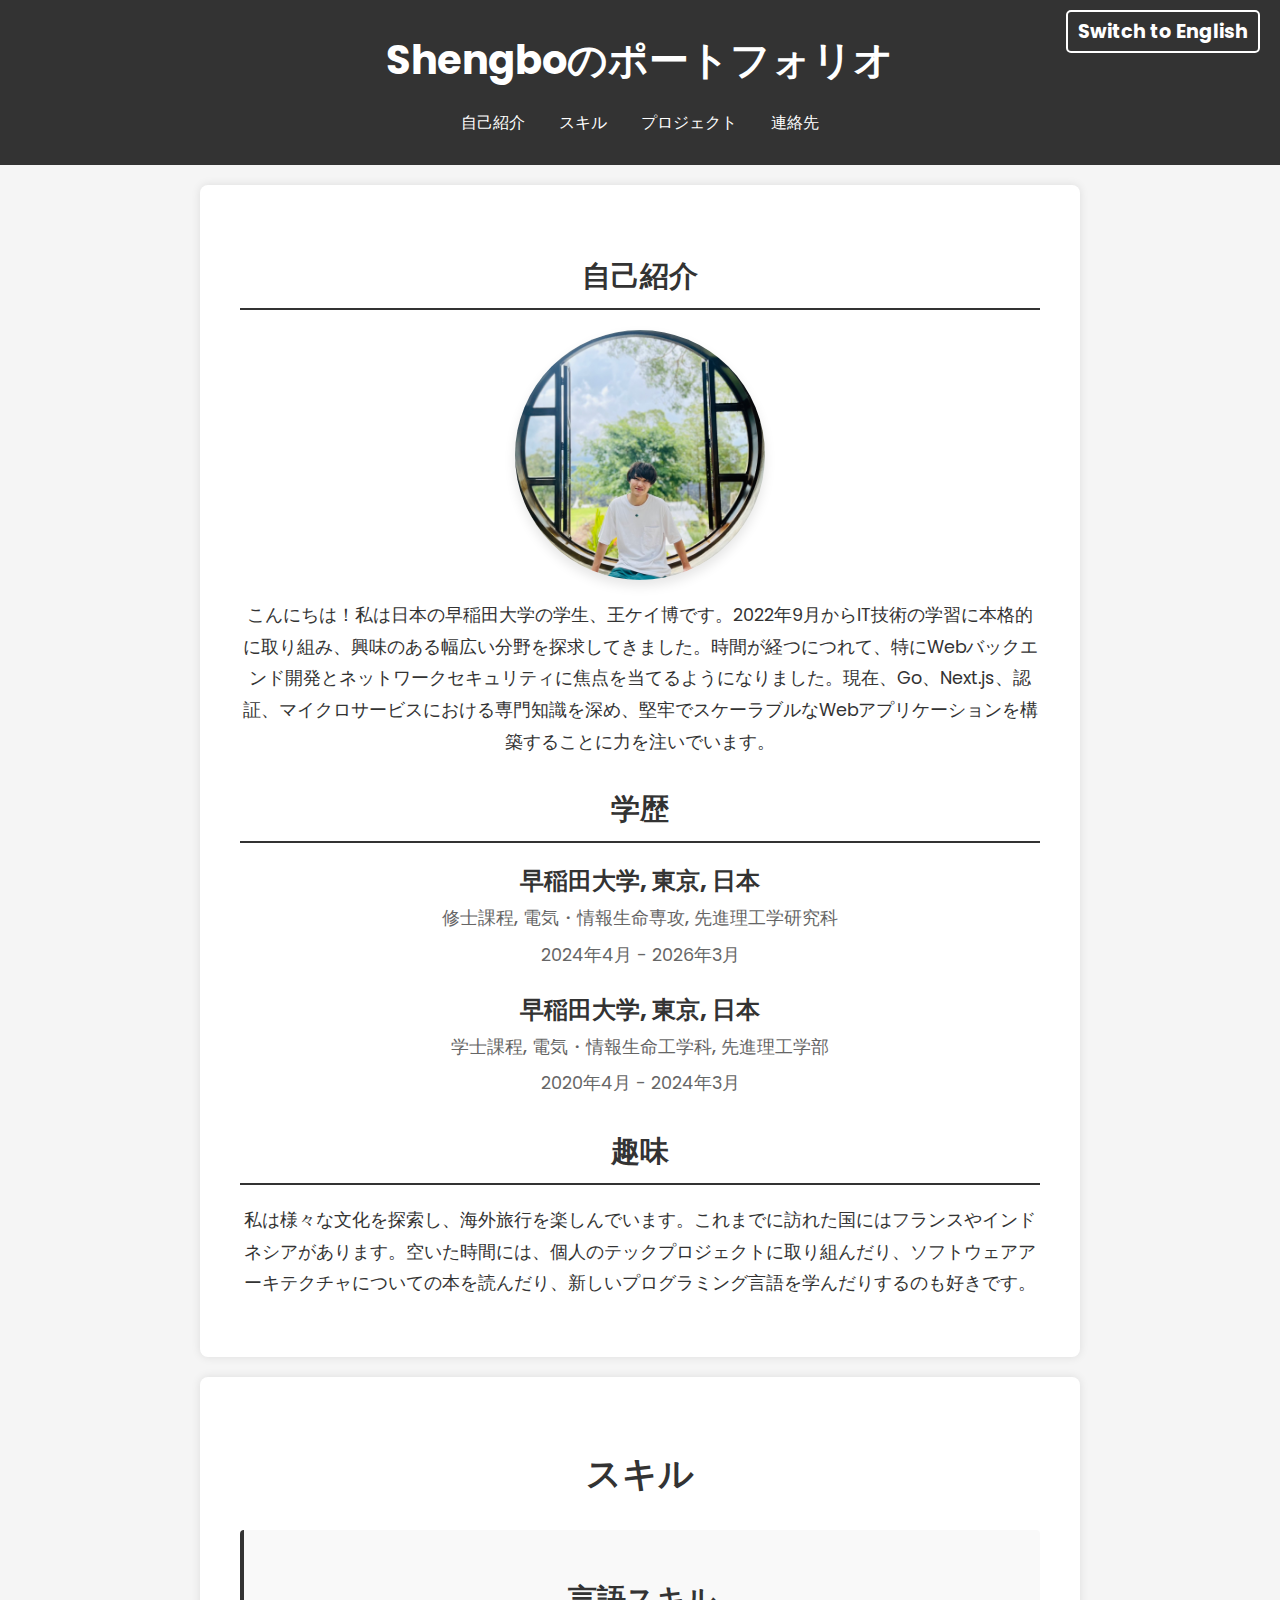
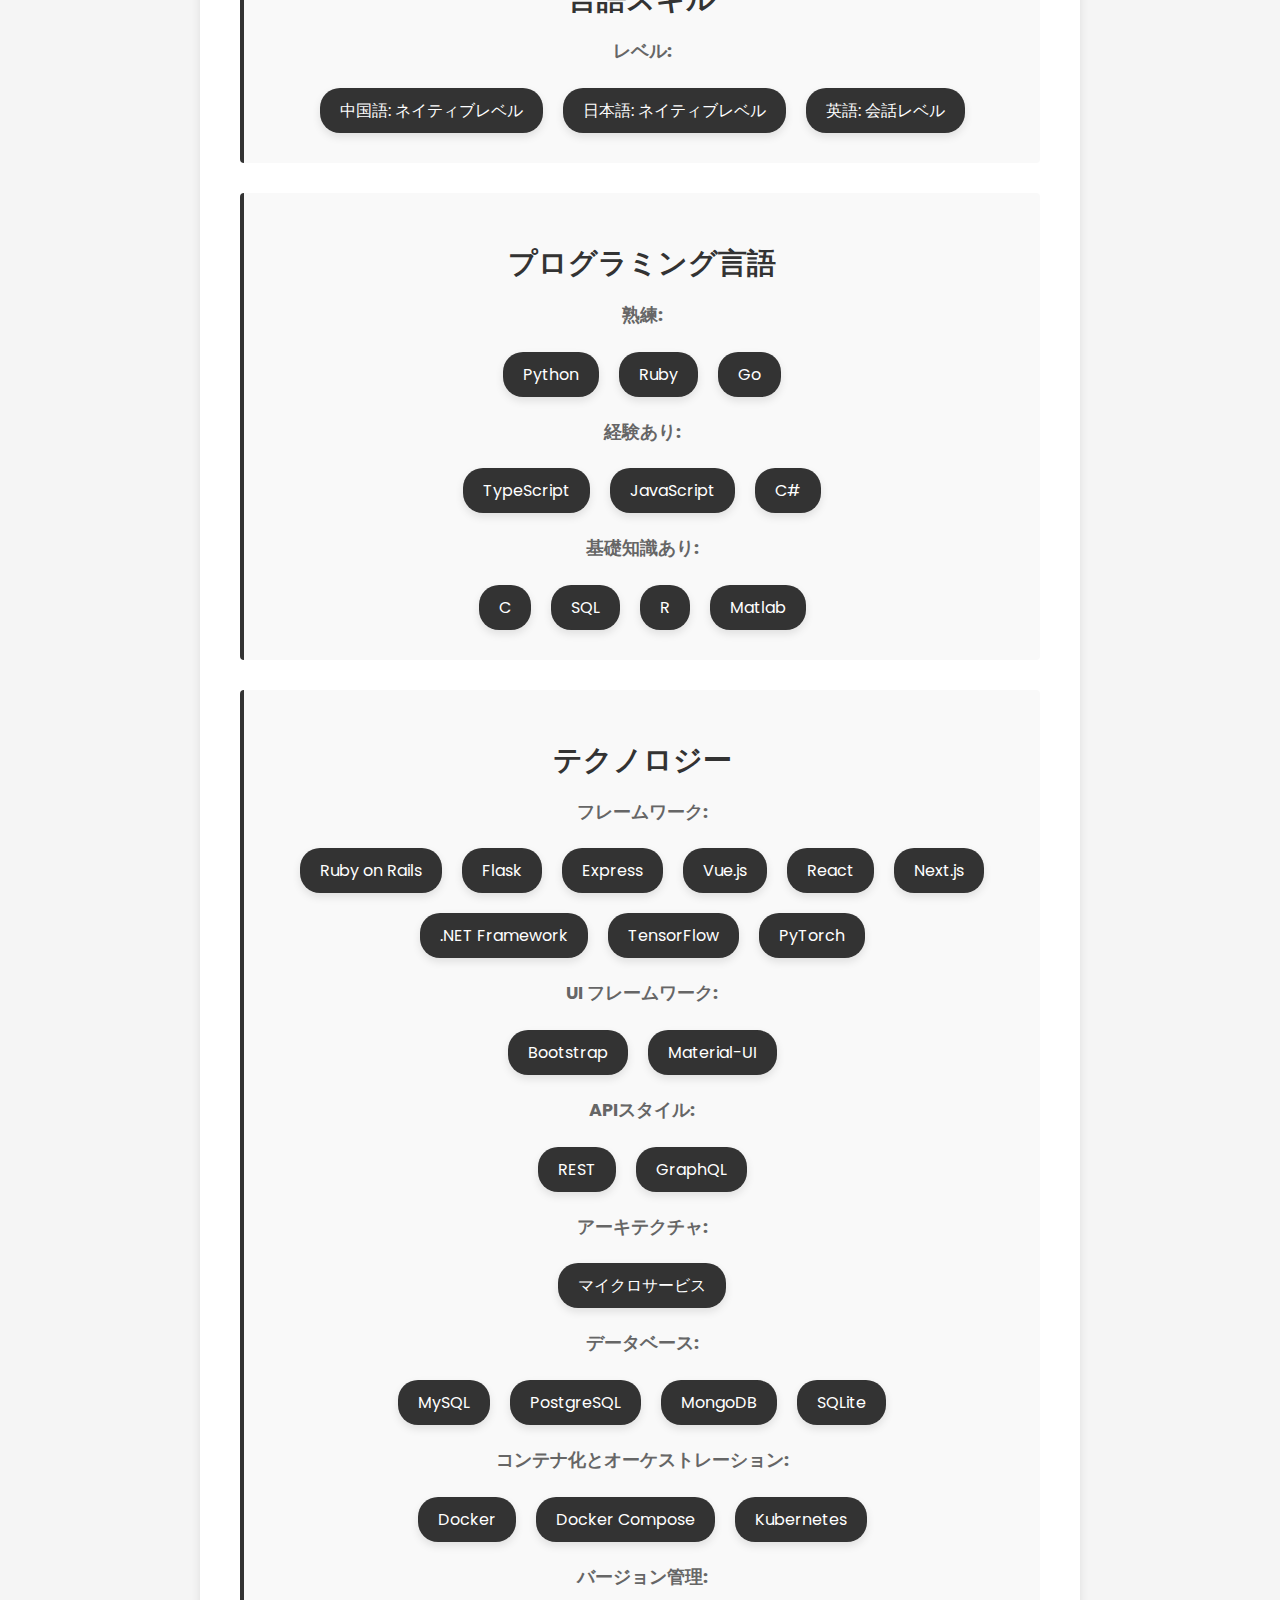
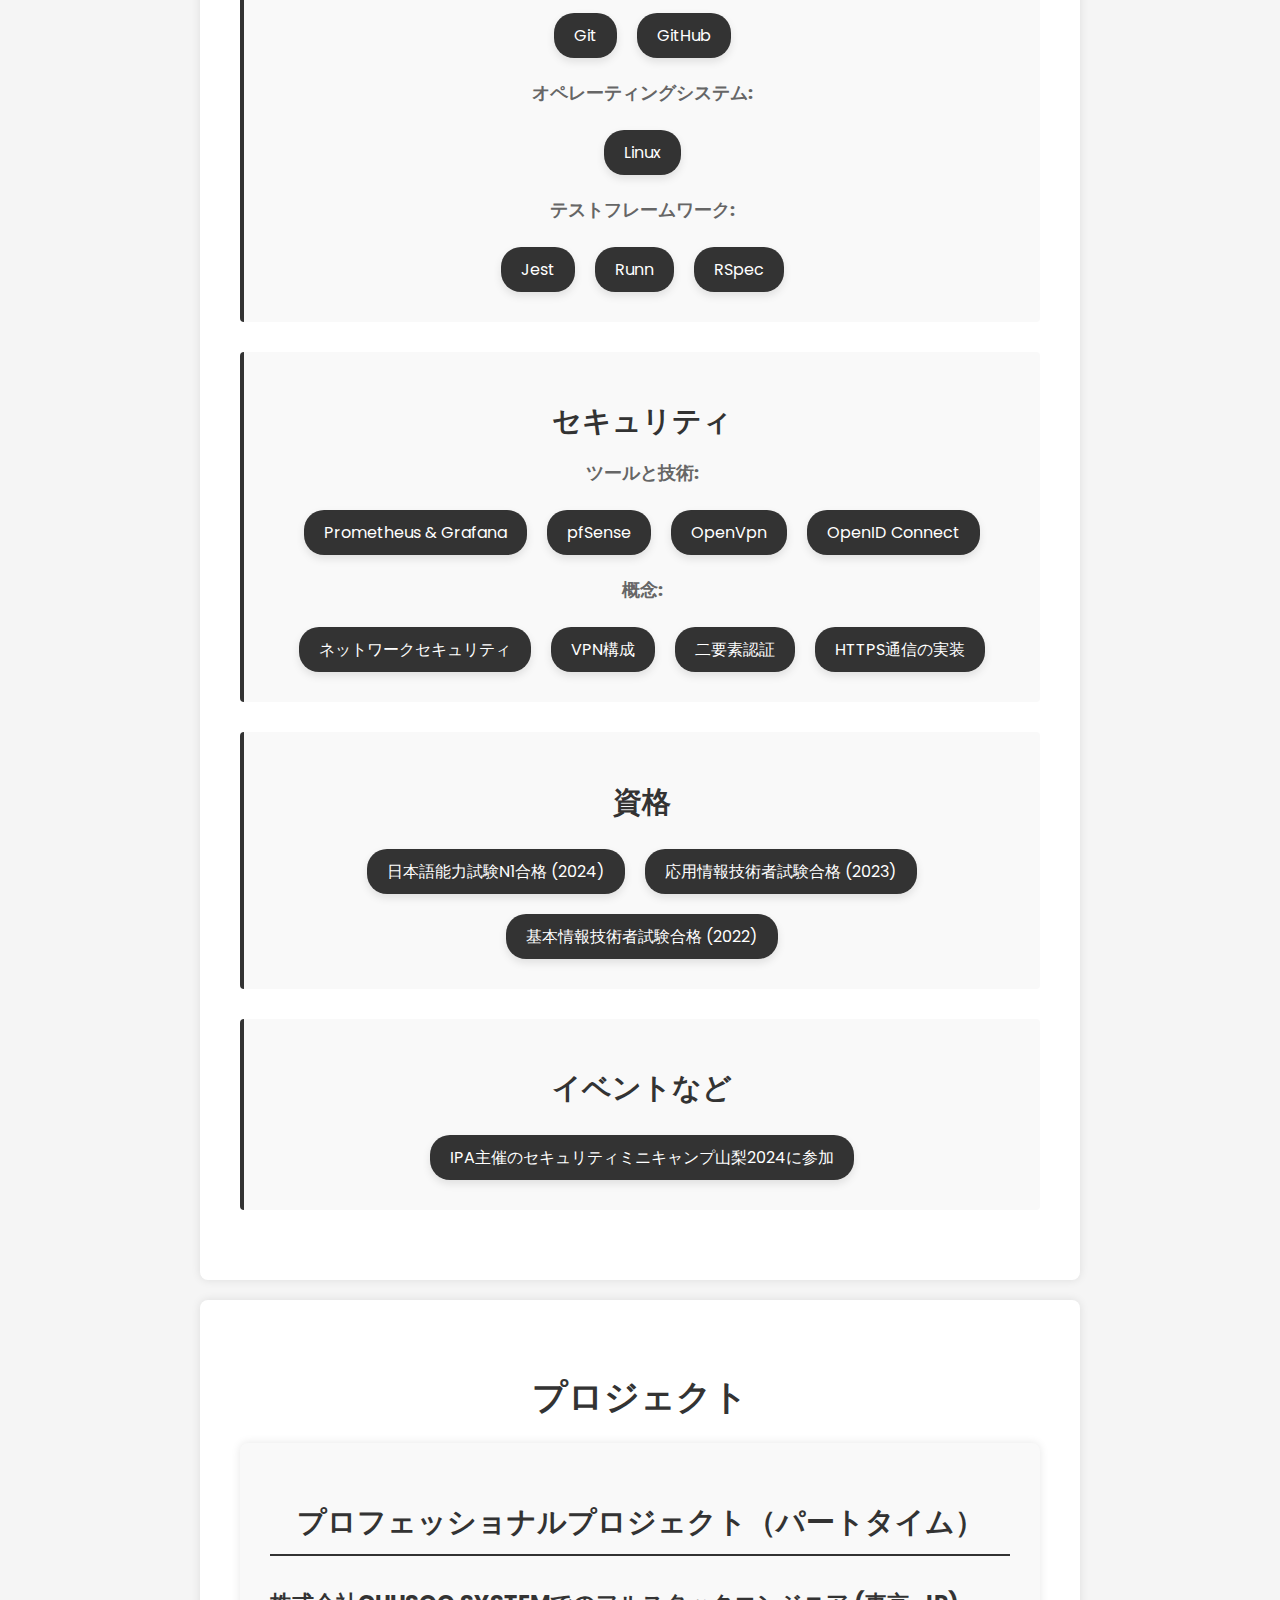
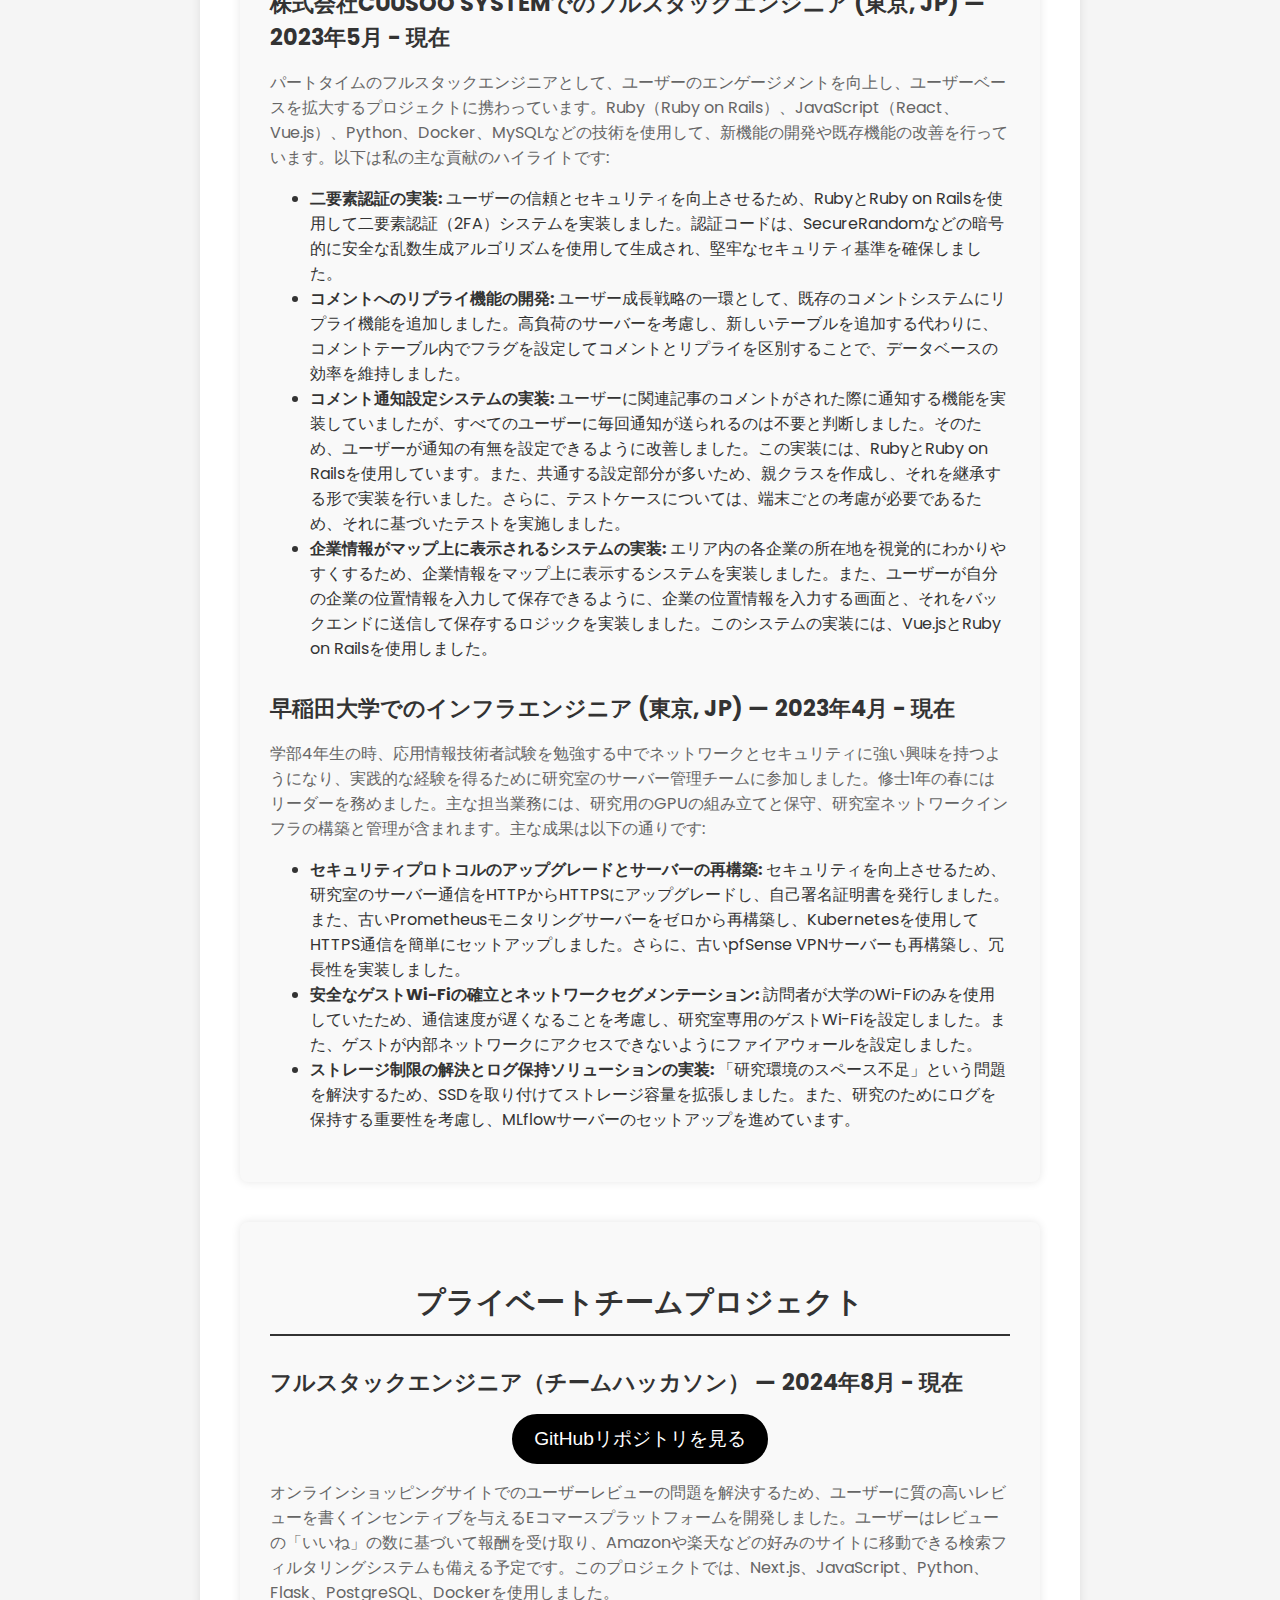
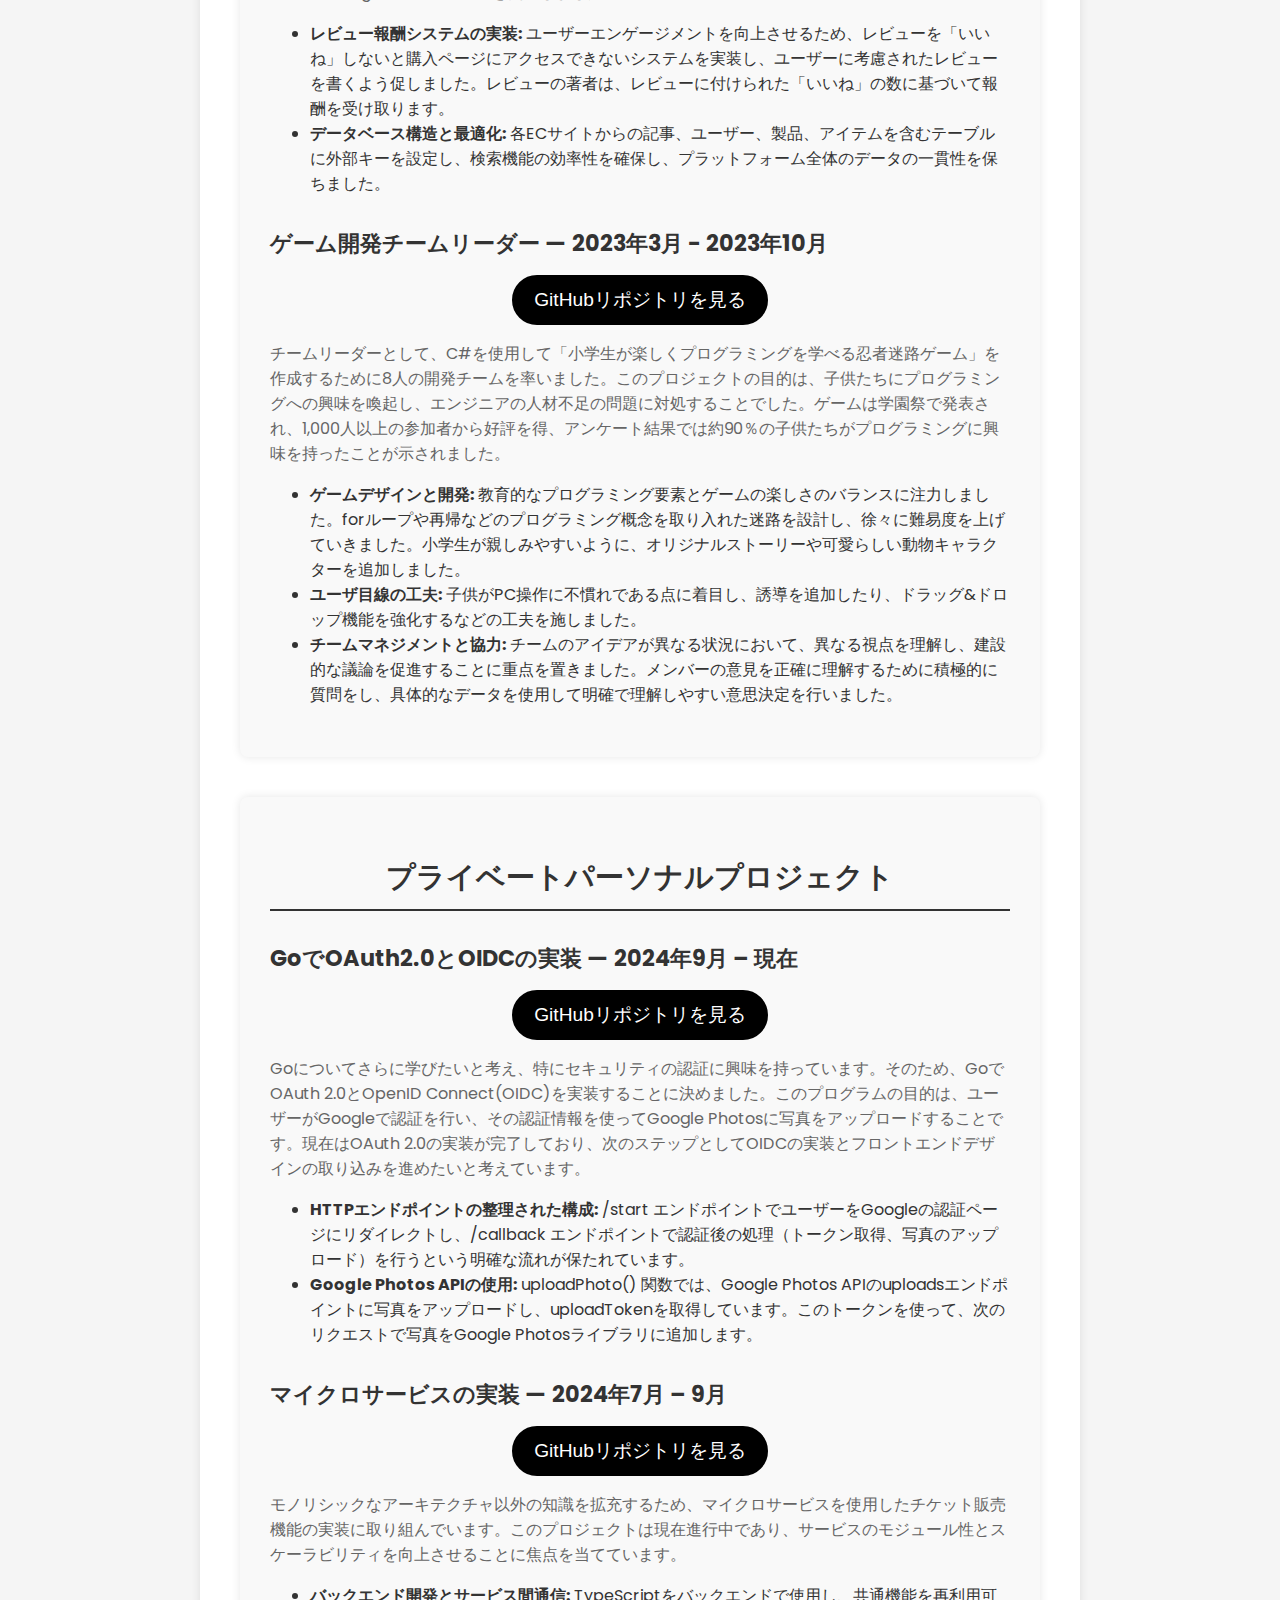
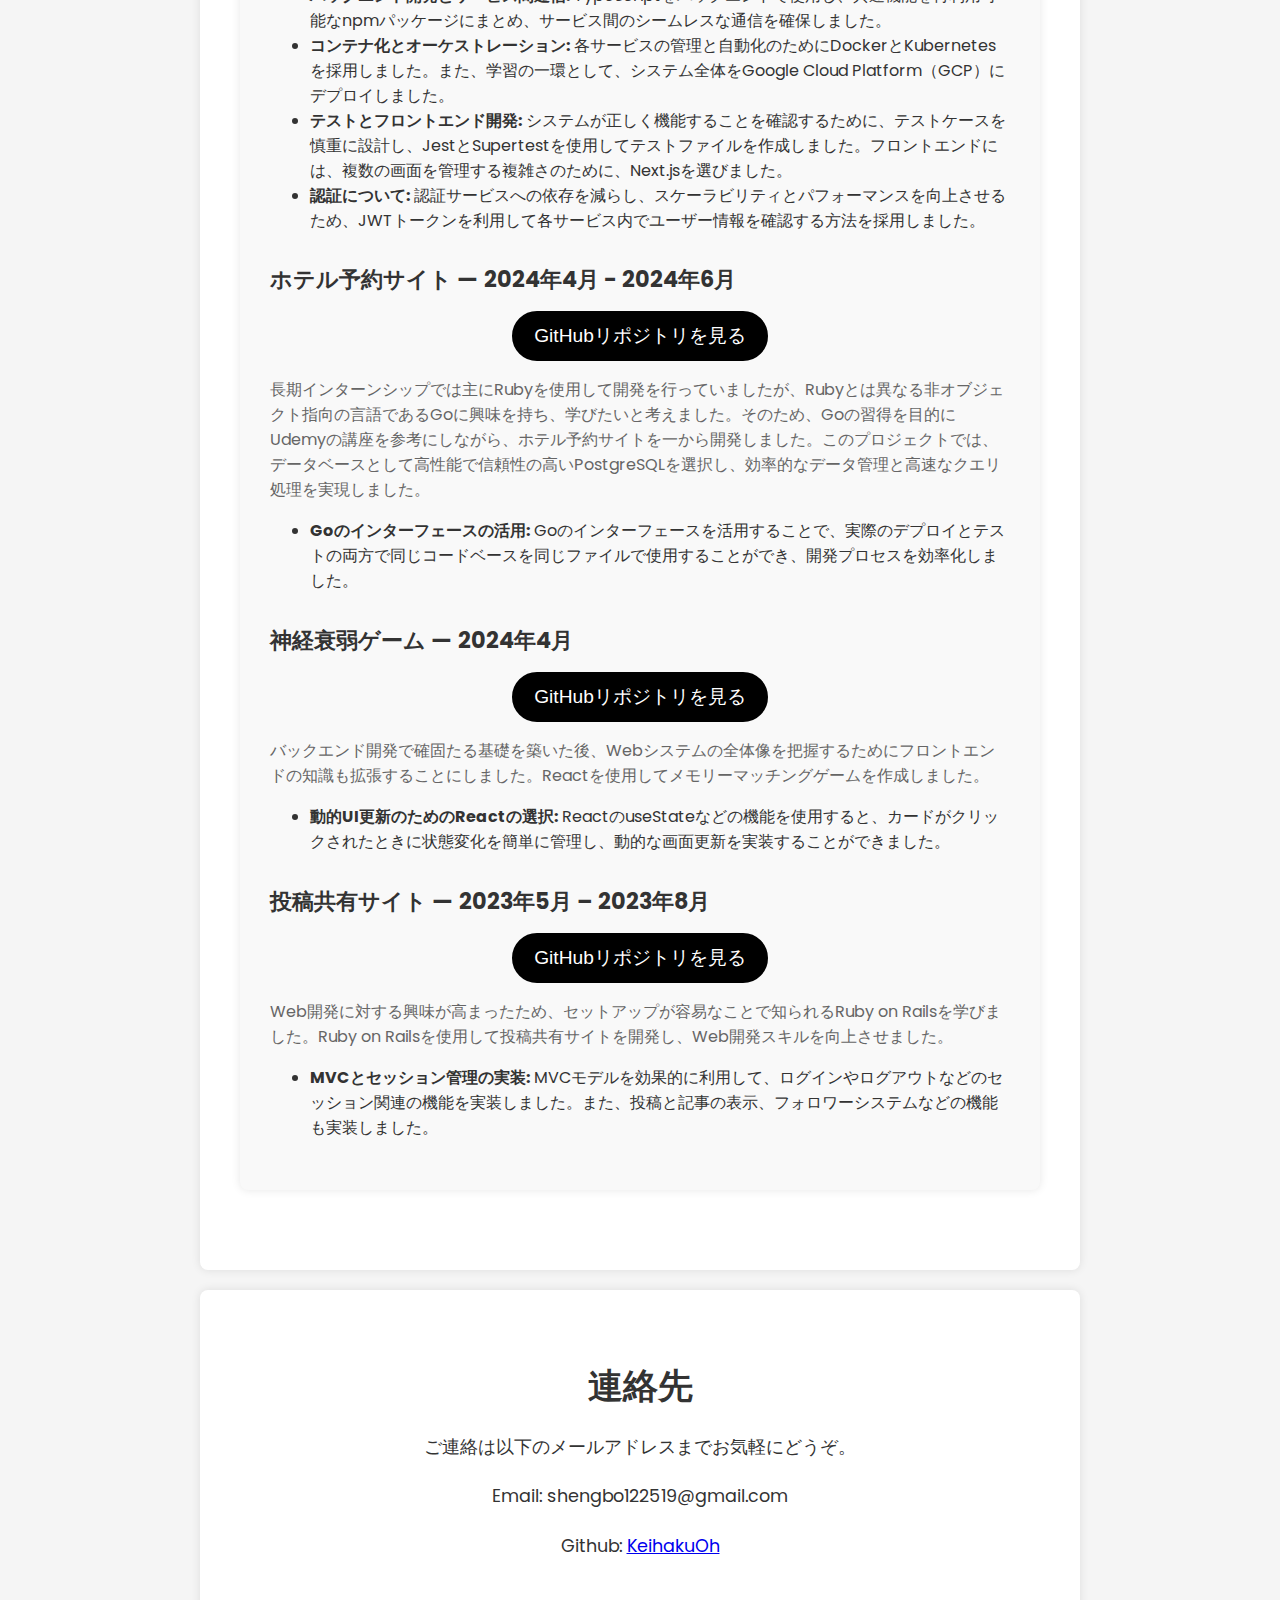
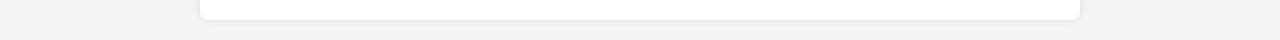
==== commit 0695767a: "update" ====
--- a/index_jp.html
+++ b/index_jp.html
@@ -1,651 +1,756 @@
 <!DOCTYPE html>
 <html lang="ja">
-<head>
-  <meta charset="UTF-8">
-  <meta name="viewport" content="width=device-width, initial-scale=1.0">
-  <title>Shengboのポートフォリオ</title>
-  <link href="https://fonts.googleapis.com/css2?family=Poppins:wght@300;400;500;600;700&display=swap" rel="stylesheet">
-  <link rel="stylesheet" href="styles.css">
-  <style>
-    body {
-      font-family: 'Poppins', sans-serif;
-      margin: 0;
-      padding: 0;
-      box-sizing: border-box;
-      background-color: #f5f5f5;
-      color: #333;
-    }
-
-    header {
-      background-color: #333;
-      color: #fff;
-      padding: 30px;
-      text-align: center;
-    }
-
-    header h1 {
-      margin: 0;
-      font-size: 2.5rem;
-    }
-
-    nav {
-      text-align: center;
-      margin-top: 20px;
-    }
-
-    .language-link {
-      position: absolute; /* 絶対配置で右上に配置 */
-      top: 10px; /* 上端からの位置を設定 */
-      right: 20px; /* 右端からの位置を設定 */
-      text-decoration: none; /* 下線を削除 */
-      font-weight: bold; /* 太字にする */
-      color: white; /* 文字色を白に設定 */
-      font-size: 1.2em; /* フォントサイズを大きくする */
-      border: 2px solid white; /* 白い枠線を追加 */
-      padding: 5px 10px; /* リンクにパディングを追加 */
-      border-radius: 5px; /* 角を少し丸める */
-      background-color: transparent; /* 背景色を透明にする */
-    }
-
-    nav a {
-      margin: 0 15px;
-      text-decoration: none;
-      color: #fff;
-      font-weight: 500;
-    }
-
-    section {
-      padding: 60px 0;
-      text-align: center;
-    }
-
-    section h2 {
-      font-size: 2.2rem;
-      margin-bottom: 20px;
-      color: #333;
-    }
-    .about h2 {
-      font-size: 1.8rem;
-      margin-top: 30px;
-      color: #333;
-      border-bottom: 2px solid #333;
-      padding-bottom: 10px;
-    }
-
-    .education-item {
-      margin-bottom: 20px;
-    }
-
-    .education-item h3 {
-      margin: 0;
-      font-size: 1.5rem;
-      color: #333;
-    }
-
-    .education-item p {
-      margin: 5px 0;
-      color: #666;
-      font-size: 1.1rem;
-    }
-
-    .degree {
-      font-size: 1.2rem;
-      font-weight: 500;
-      margin-bottom: 5px;
-      color: #333;
-    }
-
-    .dates {
-      font-size: 1rem;
-      color: #666;
-      margin-bottom: 20px;
-    }
-
-    h3 {
-      font-size: 1.5rem;
-      color: #333;
-      margin-bottom: 10px;
-    }
-
-    .profile-photo {
-      width: 250px;  /* 幅を大きく調整 */
-      height: 250px; /* 高さを大きく調整 */
-      border-radius: 50%;
-      object-fit: cover;
-      display: block;
-      margin: 0 auto 20px;
-      box-shadow: 0 6px 12px rgba(0, 0, 0, 0.1); /* 影を少し強調 */
-    }
-
-    .about, .skills, .projects, .contact {
-      background-color: #fff;
-      margin: 20px auto;
-      padding: 40px;
-      border-radius: 8px;
-      max-width: 800px;
-      box-shadow: 0 0 10px rgba(0, 0, 0, 0.1);
-    }
-
-    .about p, .skills p, .contact p {
-      font-size: 1.1rem;
-      line-height: 1.8;
-    }
-
-    .skills {
-      background-color: #fff;
-      margin: 20px auto;
-      padding: 40px;
-      border-radius: 8px;
-      max-width: 800px;
-      box-shadow: 0 0 10px rgba(0, 0, 0, 0.1);
-    }
-
-    .skills h2 {
-      text-align: center;
-      font-size: 2.2rem;
-      margin-bottom: 30px;
-      color: #333;
-    }
-
-    .skills-category {
-      margin-bottom: 30px;
-      padding: 20px;
-      border-left: 4px solid #333; /* カテゴリを視覚的に分けるための左ボーダー */
-      background-color: #f9f9f9; /* カテゴリ背景色 */
-      border-radius: 4px;
-    }
-
-    .skills-category h3 {
-      font-size: 1.8rem;
-      color: #333;
-      margin-bottom: 15px;
-    }
-
-    .skills-category p {
-      margin: 10px 0;
-      color: #666;
-      font-size: 1.1rem;
-    }
-
-    .skills-list {
-      display: flex;
-      justify-content: center;
-      flex-wrap: wrap;
-      margin-top: 10px; /* スキルリストのトップマージン */
-    }
-
-    .skills-list .skill {
-      background-color: #333;
-      color: #fff;
-      margin: 10px;
-      padding: 10px 20px;
-      border-radius: 20px;
-      font-size: 1rem; /* フォントサイズを統一 */
-      box-shadow: 0 4px 8px rgba(0, 0, 0, 0.1); /* 影を追加 */
-      transition: transform 0.3s ease; /* ホバーエフェクトのためのトランジション */
-    }
-
-    .skills-list .skill:hover {
-      transform: scale(1.1); /* ホバー時の拡大 */
-    }
-
-    .projects .project-item {
-      margin: 20px 0;
-      text-align: left;
-    }
-
-    .projects .project-item h3 {
-      color: #333;
-      margin-bottom: 10px;
-    }
-
-    .projects .project-item p {
-      color: #666;
-    }
-
-    .project-category {
-      background-color: #f9f9f9; /* 背景色を淡い色に */
-      padding: 30px;
-      margin-bottom: 40px; /* 各カテゴリの間隔を広げる */
-      border-radius: 8px; /* 角を丸くする */
-      box-shadow: 0 0 10px rgba(0, 0, 0, 0.1); /* 軽い影をつける */
-    }
-
-    .project-category h3 {
-      font-size: 1.8rem;
-      color: #333;
-      margin-bottom: 20px;
-      border-bottom: 2px solid #333; /* タイトルの下にボーダーを追加 */
-      padding-bottom: 10px; /* タイトル下の余白 */
-    }
-
-    .project-item {
-      margin-bottom: 20px; /* プロジェクト間の余白 */
-    }
-
-    .project-item h4 {
-      font-size: 1.4rem;
-      color: #333;
-      margin-bottom: 10px; /* プロジェクト名の下の余白 */
-    }
-
-    .project-item p {
-      color: #666;
-      font-size: 1rem;
-    }
-
-    .repository-link {
-      margin-top: 15px;
-      text-align: center; /* ボタンを中央に配置 */
-    }
-
-    .minimal-btn {
-      font-size: 1.2em; /* 少し大きめのフォントサイズ */
-      padding: 10px 20px; /* ボタンのパディングを調整 */
-      background-color: #000; /* ボタンの背景色を黒に */
-      color: #fff; /* テキストカラーを白に */
-      border: 2px solid #000; /* ボーダーを黒で設定 */
-      border-radius: 25px; /* 角を少し丸くする */
-      cursor: pointer; /* カーソルをポインターに */
-      transition: background-color 0.3s, color 0.3s; /* ホバー時のアニメーション */
-    }
-
-    .minimal-btn:hover {
-      background-color: #fff; /* ホバー時に背景を白に */
-      color: #000; /* ホバー時にテキストを黒に */
-    }
-
-    footer {
-      background-color: #333;
-      color: #fff;
-      text-align: center;
-      padding: 20px;
-      margin-top: 20px;
-    }
-
-    footer p {
-      margin: 0;
-    }
-  </style>
-</head>
-<body>
-
-  <header>
-    <h1>Shengboのポートフォリオ</h1>
-    <nav>
-      <a href="#about">自己紹介</a>
-      <a href="#skills">スキル</a>
-      <a href="#projects">プロジェクト</a>
-      <a href="#contact">連絡先</a>
-      <!-- ここには言語リンクは置かない -->
-    </nav>
-    <!-- 言語リンクを右上に配置 -->
-    <a href="index.html" class="language-link">Switch to English</a>
-  </header>
-
-<section id="about" class="about">
-  <h2>自己紹介</h2>
-  <!-- 画像を追加 -->
-  <img src="my-photo.jpg" alt="Shengbo Wangの写真" class="profile-photo">
-  <p>こんにちは！私は日本の早稲田大学の学生、王ケイ博です。2022年9月からIT技術の学習に本格的に取り組み、興味のある幅広い分野を探求してきました。時間が経つにつれて、特にWebバックエンド開発とネットワークセキュリティに焦点を当てるようになりました。現在、Go、Next.js、認証、マイクロサービスにおける専門知識を深め、堅牢でスケーラブルなWebアプリケーションを構築することに力を注いでいます。</p>
-
-  <!-- 学歴セクション -->
-  <h2>学歴</h2>
-  <div class="education-item">
-    <h3>早稲田大学, 東京, 日本</h3>
-    <p class="degree">修士課程, 電気・情報生命専攻, 先進理工学研究科</p>
-    <p class="dates">2024年4月 - 2026年3月</p>    
-  </div>
-  <div class="education-item">
-    <h3>早稲田大学, 東京, 日本</h3>
-    <p class="degree">学士課程, 電気・情報生命工学科, 先進理工学部</p>
-    <p class="dates">2020年4月 - 2024年3月</p>   
-  </div>
-
-  <!-- 趣味セクション -->
-  <h2>趣味</h2>
-  <p>私は様々な文化を探索し、海外旅行を楽しんでいます。これまでに訪れた国にはフランスやインドネシアがあります。空いた時間には、個人のテックプロジェクトに取り組んだり、ソフトウェアアーキテクチャについての本を読んだり、新しいプログラミング言語を学んだりするのも好きです。</p>
-</section>
-
-<section id="skills" class="skills">
-  <h2>スキル</h2>
-
-  <div class="skills-category">
-    <h3>言語スキル</h3>
-    <p><strong>レベル:</strong></p>
-    <div class="skills-list">
-      <div class="skill">中国語: ネイティブレベル</div>
-      <div class="skill">日本語: ネイティブレベル</div>
-      <div class="skill">英語: 会話レベル</div>
-    </div>
-  </div>
-  
-  <!-- プログラミング言語 -->
-  <div class="skills-category">
-    <h3>プログラミング言語</h3>
-    <p><strong>熟練:</strong></p>
-    <div class="skills-list">
-      <div class="skill">Python</div>
-      <div class="skill">Ruby</div>
-      <div class="skill">Go</div>
-    </div>
-    <p><strong>経験あり:</strong></p>
-    <div class="skills-list">
-      <div class="skill">TypeScript</div>
-      <div class="skill">JavaScript</div>
-      <div class="skill">C#</div>
-    </div>
-    <p><strong>基礎知識あり:</strong></p>
-    <div class="skills-list">
-      <div class="skill">C</div>
-      <div class="skill">SQL</div>
-      <div class="skill">R</div>
-      <div class="skill">Matlab</div>
-    </div>
-  </div>
-  
-  <!-- テクノロジー -->
-  <div class="skills-category">
-    <h3>テクノロジー</h3>
-    <p><strong>フレームワーク:</strong></p>
-    <div class="skills-list">
-      <div class="skill">Ruby on Rails</div>
-      <div class="skill">Flask</div>
-      <div class="skill">Express</div>
-      <div class="skill">Vue.js</div>
-      <div class="skill">React</div>
-      <div class="skill">Next.js</div>
-      <div class="skill">.NET Framework</div>
-      <div class="skill">TensorFlow</div>
-      <div class="skill">PyTorch</div>
-    </div>
-    <p><strong>UI フレームワーク:</strong></p>
-    <div class="skills-list">
-      <div class="skill">Bootstrap</div>
-      <div class="skill">Material-UI</div>
-    </div>
-    <p><strong>アーキテクチャ:</strong></p>
-    <div class="skills-list">
-      <div class="skill">マイクロサービス</div>
-    </div>
-    <p><strong>データベース:</strong></p>
-    <div class="skills-list">
-      <div class="skill">MySQL</div>
-      <div class="skill">PostgreSQL</div>
-      <div class="skill">MongoDB</div>
-      <div class="skill">SQLite</div>
-    </div>
-    <p><strong>コンテナ化とオーケストレーション:</strong></p>
-    <div class="skills-list">
-      <div class="skill">Docker</div>
-      <div class="skill">Docker Compose</div>
-      <div class="skill">Kubernetes</div>
-    </div>
-    <p><strong>バージョン管理:</strong></p>
-    <div class="skills-list">
-      <div class="skill">Git</div>
-      <div class="skill">GitHub</div>
-    </div>
-    <p><strong>オペレーティングシステム:</strong></p>
-    <div class="skills-list">
-      <div class="skill">Linux</div>
-    </div>
-    <p><strong>テストフレームワーク:</strong></p>
-    <div class="skills-list">
-      <div class="skill">Jest</div>
-      <div class="skill">Runn</div>
-      <div class="skill">RSpec</div>
-    </div>
-  </div>
-
-  <!-- セキュリティ -->
-  <div class="skills-category">
-    <h3>セキュリティ</h3>
-    
-    <!-- ツールと技術 -->
-    <p><strong>ツールと技術:</strong></p>
-    <div class="skills-list">
-      <div class="skill">Prometheus & Grafana</div>
-      <div class="skill">pfSense</div>
-      <div class="skill">OpenVpn</div>
-      <div class="skill">OpenID Connect</div>
-    </div>
-    
-    <!-- 概念 -->
-    <p><strong>概念:</strong></p>
-    <div class="skills-list">
-      <div class="skill">ネットワークセキュリティ</div>
-      <div class="skill">VPN構成</div>
-      <div class="skill">二要素認証</div>
-      <div class="skill">HTTPS通信の実装</div>
-    </div>
-  </div>
-
-  <!-- 資格 -->
-  <div class="skills-category">
-    <h3>資格</h3>
-    <div class="skills-list">
-      <div class="skill">日本語能力試験N1合格 (2024)</div>
-      <div class="skill">応用情報技術者試験合格 (2023)</div>
-      <div class="skill">基本情報技術者試験合格 (2022)</div>
-    </div>
-  </div>
-
-  <div class="skills-category">
-    <h3>イベントなど</h3>
-    <div class="skills-list">
-      <div class="skill">IPA主催のセキュリティミニキャンプ山梨2024に参加</div>
-    </div>
-  </div>
-
-</section>
-
-<section id="projects" class="projects">
-  <h2>プロジェクト</h2>
-  <!-- プロフェッショナルプロジェクト（パートタイム） -->
-  <div class="project-category">
-    <h3>プロフェッショナルプロジェクト（パートタイム）</h3>
-    
-    <div class="project-item">
-      <h4>株式会社CUUSOO SYSTEMでのフルスタックエンジニア (東京, JP) — 2023年5月 - 現在</h4>
+  <head>
+    <meta charset="UTF-8" />
+    <meta name="viewport" content="width=device-width, initial-scale=1.0" />
+    <title>Shengboのポートフォリオ</title>
+    <link
+      href="https://fonts.googleapis.com/css2?family=Poppins:wght@300;400;500;600;700&display=swap"
+      rel="stylesheet"
+    />
+    <link rel="stylesheet" href="styles.css" />
+    <style>
+      body {
+        font-family: 'Poppins', sans-serif;
+        margin: 0;
+        padding: 0;
+        box-sizing: border-box;
+        background-color: #f5f5f5;
+        color: #333;
+      }
+
+      header {
+        background-color: #333;
+        color: #fff;
+        padding: 30px;
+        text-align: center;
+      }
+
+      header h1 {
+        margin: 0;
+        font-size: 2.5rem;
+      }
+
+      nav {
+        text-align: center;
+        margin-top: 20px;
+      }
+
+      .language-link {
+        position: absolute; /* 絶対配置で右上に配置 */
+        top: 10px; /* 上端からの位置を設定 */
+        right: 20px; /* 右端からの位置を設定 */
+        text-decoration: none; /* 下線を削除 */
+        font-weight: bold; /* 太字にする */
+        color: white; /* 文字色を白に設定 */
+        font-size: 1.2em; /* フォントサイズを大きくする */
+        border: 2px solid white; /* 白い枠線を追加 */
+        padding: 5px 10px; /* リンクにパディングを追加 */
+        border-radius: 5px; /* 角を少し丸める */
+        background-color: transparent; /* 背景色を透明にする */
+      }
+
+      nav a {
+        margin: 0 15px;
+        text-decoration: none;
+        color: #fff;
+        font-weight: 500;
+      }
+
+      section {
+        padding: 60px 0;
+        text-align: center;
+      }
+
+      section h2 {
+        font-size: 2.2rem;
+        margin-bottom: 20px;
+        color: #333;
+      }
+      .about h2 {
+        font-size: 1.8rem;
+        margin-top: 30px;
+        color: #333;
+        border-bottom: 2px solid #333;
+        padding-bottom: 10px;
+      }
+
+      .education-item {
+        margin-bottom: 20px;
+      }
+
+      .education-item h3 {
+        margin: 0;
+        font-size: 1.5rem;
+        color: #333;
+      }
+
+      .education-item p {
+        margin: 5px 0;
+        color: #666;
+        font-size: 1.1rem;
+      }
+
+      .degree {
+        font-size: 1.2rem;
+        font-weight: 500;
+        margin-bottom: 5px;
+        color: #333;
+      }
+
+      .dates {
+        font-size: 1rem;
+        color: #666;
+        margin-bottom: 20px;
+      }
+
+      h3 {
+        font-size: 1.5rem;
+        color: #333;
+        margin-bottom: 10px;
+      }
+
+      .profile-photo {
+        width: 250px; /* 幅を大きく調整 */
+        height: 250px; /* 高さを大きく調整 */
+        border-radius: 50%;
+        object-fit: cover;
+        display: block;
+        margin: 0 auto 20px;
+        box-shadow: 0 6px 12px rgba(0, 0, 0, 0.1); /* 影を少し強調 */
+      }
+
+      .about,
+      .skills,
+      .projects,
+      .contact {
+        background-color: #fff;
+        margin: 20px auto;
+        padding: 40px;
+        border-radius: 8px;
+        max-width: 800px;
+        box-shadow: 0 0 10px rgba(0, 0, 0, 0.1);
+      }
+
+      .about p,
+      .skills p,
+      .contact p {
+        font-size: 1.1rem;
+        line-height: 1.8;
+      }
+
+      .skills {
+        background-color: #fff;
+        margin: 20px auto;
+        padding: 40px;
+        border-radius: 8px;
+        max-width: 800px;
+        box-shadow: 0 0 10px rgba(0, 0, 0, 0.1);
+      }
+
+      .skills h2 {
+        text-align: center;
+        font-size: 2.2rem;
+        margin-bottom: 30px;
+        color: #333;
+      }
+
+      .skills-category {
+        margin-bottom: 30px;
+        padding: 20px;
+        border-left: 4px solid #333; /* カテゴリを視覚的に分けるための左ボーダー */
+        background-color: #f9f9f9; /* カテゴリ背景色 */
+        border-radius: 4px;
+      }
+
+      .skills-category h3 {
+        font-size: 1.8rem;
+        color: #333;
+        margin-bottom: 15px;
+      }
+
+      .skills-category p {
+        margin: 10px 0;
+        color: #666;
+        font-size: 1.1rem;
+      }
+
+      .skills-list {
+        display: flex;
+        justify-content: center;
+        flex-wrap: wrap;
+        margin-top: 10px; /* スキルリストのトップマージン */
+      }
+
+      .skills-list .skill {
+        background-color: #333;
+        color: #fff;
+        margin: 10px;
+        padding: 10px 20px;
+        border-radius: 20px;
+        font-size: 1rem; /* フォントサイズを統一 */
+        box-shadow: 0 4px 8px rgba(0, 0, 0, 0.1); /* 影を追加 */
+        transition: transform 0.3s ease; /* ホバーエフェクトのためのトランジション */
+      }
+
+      .skills-list .skill:hover {
+        transform: scale(1.1); /* ホバー時の拡大 */
+      }
+
+      .projects .project-item {
+        margin: 20px 0;
+        text-align: left;
+      }
+
+      .projects .project-item h3 {
+        color: #333;
+        margin-bottom: 10px;
+      }
+
+      .projects .project-item p {
+        color: #666;
+      }
+
+      .project-category {
+        background-color: #f9f9f9; /* 背景色を淡い色に */
+        padding: 30px;
+        margin-bottom: 40px; /* 各カテゴリの間隔を広げる */
+        border-radius: 8px; /* 角を丸くする */
+        box-shadow: 0 0 10px rgba(0, 0, 0, 0.1); /* 軽い影をつける */
+      }
+
+      .project-category h3 {
+        font-size: 1.8rem;
+        color: #333;
+        margin-bottom: 20px;
+        border-bottom: 2px solid #333; /* タイトルの下にボーダーを追加 */
+        padding-bottom: 10px; /* タイトル下の余白 */
+      }
+
+      .project-item {
+        margin-bottom: 20px; /* プロジェクト間の余白 */
+      }
+
+      .project-item h4 {
+        font-size: 1.4rem;
+        color: #333;
+        margin-bottom: 10px; /* プロジェクト名の下の余白 */
+      }
+
+      .project-item p {
+        color: #666;
+        font-size: 1rem;
+      }
+
+      .repository-link {
+        margin-top: 15px;
+        text-align: center; /* ボタンを中央に配置 */
+      }
+
+      .minimal-btn {
+        font-size: 1.2em; /* 少し大きめのフォントサイズ */
+        padding: 10px 20px; /* ボタンのパディングを調整 */
+        background-color: #000; /* ボタンの背景色を黒に */
+        color: #fff; /* テキストカラーを白に */
+        border: 2px solid #000; /* ボーダーを黒で設定 */
+        border-radius: 25px; /* 角を少し丸くする */
+        cursor: pointer; /* カーソルをポインターに */
+        transition: background-color 0.3s, color 0.3s; /* ホバー時のアニメーション */
+      }
+
+      .minimal-btn:hover {
+        background-color: #fff; /* ホバー時に背景を白に */
+        color: #000; /* ホバー時にテキストを黒に */
+      }
+
+      footer {
+        background-color: #333;
+        color: #fff;
+        text-align: center;
+        padding: 20px;
+        margin-top: 20px;
+      }
+
+      footer p {
+        margin: 0;
+      }
+    </style>
+  </head>
+  <body>
+    <header>
+      <h1>Shengboのポートフォリオ</h1>
+      <nav>
+        <a href="#about">自己紹介</a>
+        <a href="#skills">スキル</a>
+        <a href="#projects">プロジェクト</a>
+        <a href="#contact">連絡先</a>
+        <!-- ここには言語リンクは置かない -->
+      </nav>
+      <!-- 言語リンクを右上に配置 -->
+      <a href="index.html" class="language-link">Switch to English</a>
+    </header>
+
+    <section id="about" class="about">
+      <h2>自己紹介</h2>
+      <!-- 画像を追加 -->
+      <img src="my-photo.jpg" alt="Shengbo Wangの写真" class="profile-photo" />
       <p>
-        パートタイムのフルスタックエンジニアとして、ユーザーのエンゲージメントを向上し、ユーザーベースを拡大するプロジェクトに携わっています。Ruby（Ruby on Rails）、JavaScript（React、Vue.js）、Python、Docker、MySQLなどの技術を使用して、新機能の開発や既存機能の改善を行っています。以下は私の主な貢献のハイライトです:
+        こんにちは！私は日本の早稲田大学の学生、王ケイ博です。2022年9月からIT技術の学習に本格的に取り組み、興味のある幅広い分野を探求してきました。時間が経つにつれて、特にWebバックエンド開発とネットワークセキュリティに焦点を当てるようになりました。現在、Go、Next.js、認証、マイクロサービスにおける専門知識を深め、堅牢でスケーラブルなWebアプリケーションを構築することに力を注いでいます。
       </p>
-      <ul>
-        <li>
-          <strong>二要素認証の実装:</strong> ユーザーの信頼とセキュリティを向上させるため、RubyとRuby on Railsを使用して二要素認証（2FA）システムを実装しました。認証コードは、SecureRandomなどの暗号的に安全な乱数生成アルゴリズムを使用して生成され、堅牢なセキュリティ基準を確保しました。
-        </li>
-        <li>
-          <strong>コメントへのリプライ機能の開発:</strong> ユーザー成長戦略の一環として、既存のコメントシステムにリプライ機能を追加しました。高負荷のサーバーを考慮し、新しいテーブルを追加する代わりに、コメントテーブル内でフラグを設定してコメントとリプライを区別することで、データベースの効率を維持しました。
-        </li>
-        <li>
-          <strong>コメント通知設定システムの実装:</strong> ユーザーに関連記事のコメントがされた際に通知する機能を実装していましたが、すべてのユーザーに毎回通知が送られるのは不要と判断しました。そのため、ユーザーが通知の有無を設定できるように改善しました。この実装には、RubyとRuby on Railsを使用しています。また、共通する設定部分が多いため、親クラスを作成し、それを継承する形で実装を行いました。さらに、テストケースについては、端末ごとの考慮が必要であるため、それに基づいたテストを実施しました。
-        </li>
-        <li>
-          <strong>企業情報がマップ上に表示されるシステムの実装:</strong> エリア内の各企業の所在地を視覚的にわかりやすくするため、企業情報をマップ上に表示するシステムを実装しました。また、ユーザーが自分の企業の位置情報を入力して保存できるように、企業の位置情報を入力する画面と、それをバックエンドに送信して保存するロジックを実装しました。このシステムの実装には、Vue.jsとRuby on Railsを使用しました。
-        </li>
-      </ul>
-    </div>
-    
-    <div class="project-item">
-      <h4>早稲田大学でのインフラエンジニア (東京, JP) — 2023年4月 - 現在</h4>
+
+      <!-- 学歴セクション -->
+      <h2>学歴</h2>
+      <div class="education-item">
+        <h3>早稲田大学, 東京, 日本</h3>
+        <p class="degree">修士課程, 電気・情報生命専攻, 先進理工学研究科</p>
+        <p class="dates">2024年4月 - 2026年3月</p>
+      </div>
+      <div class="education-item">
+        <h3>早稲田大学, 東京, 日本</h3>
+        <p class="degree">学士課程, 電気・情報生命工学科, 先進理工学部</p>
+        <p class="dates">2020年4月 - 2024年3月</p>
+      </div>
+
+      <!-- 趣味セクション -->
+      <h2>趣味</h2>
       <p>
-        学部4年生の時、応用情報技術者試験を勉強する中でネットワークとセキュリティに強い興味を持つようになり、実践的な経験を得るために研究室のサーバー管理チームに参加しました。修士1年の春にはリーダーを務めました。主な担当業務には、研究用のGPUの組み立てと保守、研究室ネットワークインフラの構築と管理が含まれます。主な成果は以下の通りです:
+        私は様々な文化を探索し、海外旅行を楽しんでいます。これまでに訪れた国にはフランスやインドネシアがあります。空いた時間には、個人のテックプロジェクトに取り組んだり、ソフトウェアアーキテクチャについての本を読んだり、新しいプログラミング言語を学んだりするのも好きです。
       </p>
-      <ul>
-        <li>
-          <strong>セキュリティプロトコルのアップグレードとサーバーの再構築:</strong> セキュリティを向上させるため、研究室のサーバー通信をHTTPからHTTPSにアップグレードし、自己署名証明書を発行しました。また、古いPrometheusモニタリングサーバーをゼロから再構築し、Kubernetesを使用してHTTPS通信を簡単にセットアップしました。さらに、古いpfSense VPNサーバーも再構築し、冗長性を実装しました。
-        </li>
-        <li>
-          <strong>安全なゲストWi-Fiの確立とネットワークセグメンテーション:</strong> 訪問者が大学のWi-Fiのみを使用していたため、通信速度が遅くなることを考慮し、研究室専用のゲストWi-Fiを設定しました。また、ゲストが内部ネットワークにアクセスできないようにファイアウォールを設定しました。
-        </li>
-        <li>
-          <strong>ストレージ制限の解決とログ保持ソリューションの実装:</strong> 「研究環境のスペース不足」という問題を解決するため、SSDを取り付けてストレージ容量を拡張しました。また、研究のためにログを保持する重要性を考慮し、MLflowサーバーのセットアップを進めています。
-        </li>
-      </ul>
-    </div>
-  </div>
-  
-  <!-- プライベートチームプロジェクト -->
-  <div class="project-category">
-    <h3>プライベートチームプロジェクト</h3>
-    <div class="project-item">
-      <h4>フルスタックエンジニア（チームハッカソン） — 2024年8月 - 現在</h4>
-      <div class="repository-link">
-        <a href="https://github.com/KeihakuOh/EC-sister" target="_blank" class="styled-link">
-          <button class="minimal-btn">
-            <i class="fab fa-github"></i> GitHubリポジトリを見る
-          </button>
-        </a>
-      </div>
+    </section>
+
+    <section id="skills" class="skills">
+      <h2>スキル</h2>
+
+      <div class="skills-category">
+        <h3>言語スキル</h3>
+        <p><strong>レベル:</strong></p>
+        <div class="skills-list">
+          <div class="skill">中国語: ネイティブレベル</div>
+          <div class="skill">日本語: ネイティブレベル</div>
+          <div class="skill">英語: 会話レベル</div>
+        </div>
+      </div>
+
+      <!-- プログラミング言語 -->
+      <div class="skills-category">
+        <h3>プログラミング言語</h3>
+        <p><strong>熟練:</strong></p>
+        <div class="skills-list">
+          <div class="skill">Python</div>
+          <div class="skill">Ruby</div>
+          <div class="skill">Go</div>
+        </div>
+        <p><strong>経験あり:</strong></p>
+        <div class="skills-list">
+          <div class="skill">TypeScript</div>
+          <div class="skill">JavaScript</div>
+          <div class="skill">C#</div>
+        </div>
+        <p><strong>基礎知識あり:</strong></p>
+        <div class="skills-list">
+          <div class="skill">C</div>
+          <div class="skill">SQL</div>
+          <div class="skill">R</div>
+          <div class="skill">Matlab</div>
+        </div>
+      </div>
+
+      <!-- テクノロジー -->
+      <div class="skills-category">
+        <h3>テクノロジー</h3>
+        <p><strong>フレームワーク:</strong></p>
+        <div class="skills-list">
+          <div class="skill">Ruby on Rails</div>
+          <div class="skill">Flask</div>
+          <div class="skill">Express</div>
+          <div class="skill">Vue.js</div>
+          <div class="skill">React</div>
+          <div class="skill">Next.js</div>
+          <div class="skill">.NET Framework</div>
+          <div class="skill">TensorFlow</div>
+          <div class="skill">PyTorch</div>
+        </div>
+        <p><strong>UI フレームワーク:</strong></p>
+        <div class="skills-list">
+          <div class="skill">Bootstrap</div>
+          <div class="skill">Material-UI</div>
+        </div>
+        <p><strong>APIスタイル:</strong></p>
+        <div class="skills-list">
+          <div class="skill">REST</div>
+          <div class="skill">GraphQL</div>
+        </div>
+        <p><strong>アーキテクチャ:</strong></p>
+        <div class="skills-list">
+          <div class="skill">マイクロサービス</div>
+        </div>
+        <p><strong>データベース:</strong></p>
+        <div class="skills-list">
+          <div class="skill">MySQL</div>
+          <div class="skill">PostgreSQL</div>
+          <div class="skill">MongoDB</div>
+          <div class="skill">SQLite</div>
+        </div>
+        <p><strong>コンテナ化とオーケストレーション:</strong></p>
+        <div class="skills-list">
+          <div class="skill">Docker</div>
+          <div class="skill">Docker Compose</div>
+          <div class="skill">Kubernetes</div>
+        </div>
+        <p><strong>バージョン管理:</strong></p>
+        <div class="skills-list">
+          <div class="skill">Git</div>
+          <div class="skill">GitHub</div>
+        </div>
+        <p><strong>オペレーティングシステム:</strong></p>
+        <div class="skills-list">
+          <div class="skill">Linux</div>
+        </div>
+        <p><strong>テストフレームワーク:</strong></p>
+        <div class="skills-list">
+          <div class="skill">Jest</div>
+          <div class="skill">Runn</div>
+          <div class="skill">RSpec</div>
+        </div>
+      </div>
+
+      <!-- セキュリティ -->
+      <div class="skills-category">
+        <h3>セキュリティ</h3>
+
+        <!-- ツールと技術 -->
+        <p><strong>ツールと技術:</strong></p>
+        <div class="skills-list">
+          <div class="skill">Prometheus & Grafana</div>
+          <div class="skill">pfSense</div>
+          <div class="skill">OpenVpn</div>
+          <div class="skill">OpenID Connect</div>
+        </div>
+
+        <!-- 概念 -->
+        <p><strong>概念:</strong></p>
+        <div class="skills-list">
+          <div class="skill">ネットワークセキュリティ</div>
+          <div class="skill">VPN構成</div>
+          <div class="skill">二要素認証</div>
+          <div class="skill">HTTPS通信の実装</div>
+        </div>
+      </div>
+
+      <!-- 資格 -->
+      <div class="skills-category">
+        <h3>資格</h3>
+        <div class="skills-list">
+          <div class="skill">日本語能力試験N1合格 (2024)</div>
+          <div class="skill">応用情報技術者試験合格 (2023)</div>
+          <div class="skill">基本情報技術者試験合格 (2022)</div>
+        </div>
+      </div>
+
+      <div class="skills-category">
+        <h3>イベントなど</h3>
+        <div class="skills-list">
+          <div class="skill">
+            IPA主催のセキュリティミニキャンプ山梨2024に参加
+          </div>
+        </div>
+      </div>
+    </section>
+
+    <section id="projects" class="projects">
+      <h2>プロジェクト</h2>
+      <!-- プロフェッショナルプロジェクト（パートタイム） -->
+      <div class="project-category">
+        <h3>プロフェッショナルプロジェクト（パートタイム）</h3>
+
+        <div class="project-item">
+          <h4>
+            株式会社CUUSOO SYSTEMでのフルスタックエンジニア (東京, JP) —
+            2023年5月 - 現在
+          </h4>
+          <p>
+            パートタイムのフルスタックエンジニアとして、ユーザーのエンゲージメントを向上し、ユーザーベースを拡大するプロジェクトに携わっています。Ruby（Ruby
+            on
+            Rails）、JavaScript（React、Vue.js）、Python、Docker、MySQLなどの技術を使用して、新機能の開発や既存機能の改善を行っています。以下は私の主な貢献のハイライトです:
+          </p>
+          <ul>
+            <li>
+              <strong>二要素認証の実装:</strong>
+              ユーザーの信頼とセキュリティを向上させるため、RubyとRuby on
+              Railsを使用して二要素認証（2FA）システムを実装しました。認証コードは、SecureRandomなどの暗号的に安全な乱数生成アルゴリズムを使用して生成され、堅牢なセキュリティ基準を確保しました。
+            </li>
+            <li>
+              <strong>コメントへのリプライ機能の開発:</strong>
+              ユーザー成長戦略の一環として、既存のコメントシステムにリプライ機能を追加しました。高負荷のサーバーを考慮し、新しいテーブルを追加する代わりに、コメントテーブル内でフラグを設定してコメントとリプライを区別することで、データベースの効率を維持しました。
+            </li>
+            <li>
+              <strong>コメント通知設定システムの実装:</strong>
+              ユーザーに関連記事のコメントがされた際に通知する機能を実装していましたが、すべてのユーザーに毎回通知が送られるのは不要と判断しました。そのため、ユーザーが通知の有無を設定できるように改善しました。この実装には、RubyとRuby
+              on
+              Railsを使用しています。また、共通する設定部分が多いため、親クラスを作成し、それを継承する形で実装を行いました。さらに、テストケースについては、端末ごとの考慮が必要であるため、それに基づいたテストを実施しました。
+            </li>
+            <li>
+              <strong>企業情報がマップ上に表示されるシステムの実装:</strong>
+              エリア内の各企業の所在地を視覚的にわかりやすくするため、企業情報をマップ上に表示するシステムを実装しました。また、ユーザーが自分の企業の位置情報を入力して保存できるように、企業の位置情報を入力する画面と、それをバックエンドに送信して保存するロジックを実装しました。このシステムの実装には、Vue.jsとRuby
+              on Railsを使用しました。
+            </li>
+          </ul>
+        </div>
+
+        <div class="project-item">
+          <h4>
+            早稲田大学でのインフラエンジニア (東京, JP) — 2023年4月 - 現在
+          </h4>
+          <p>
+            学部4年生の時、応用情報技術者試験を勉強する中でネットワークとセキュリティに強い興味を持つようになり、実践的な経験を得るために研究室のサーバー管理チームに参加しました。修士1年の春にはリーダーを務めました。主な担当業務には、研究用のGPUの組み立てと保守、研究室ネットワークインフラの構築と管理が含まれます。主な成果は以下の通りです:
+          </p>
+          <ul>
+            <li>
+              <strong
+                >セキュリティプロトコルのアップグレードとサーバーの再構築:</strong
+              >
+              セキュリティを向上させるため、研究室のサーバー通信をHTTPからHTTPSにアップグレードし、自己署名証明書を発行しました。また、古いPrometheusモニタリングサーバーをゼロから再構築し、Kubernetesを使用してHTTPS通信を簡単にセットアップしました。さらに、古いpfSense
+              VPNサーバーも再構築し、冗長性を実装しました。
+            </li>
+            <li>
+              <strong
+                >安全なゲストWi-Fiの確立とネットワークセグメンテーション:</strong
+              >
+              訪問者が大学のWi-Fiのみを使用していたため、通信速度が遅くなることを考慮し、研究室専用のゲストWi-Fiを設定しました。また、ゲストが内部ネットワークにアクセスできないようにファイアウォールを設定しました。
+            </li>
+            <li>
+              <strong
+                >ストレージ制限の解決とログ保持ソリューションの実装:</strong
+              >
+              「研究環境のスペース不足」という問題を解決するため、SSDを取り付けてストレージ容量を拡張しました。また、研究のためにログを保持する重要性を考慮し、MLflowサーバーのセットアップを進めています。
+            </li>
+          </ul>
+        </div>
+      </div>
+
+      <!-- プライベートチームプロジェクト -->
+      <div class="project-category">
+        <h3>プライベートチームプロジェクト</h3>
+        <div class="project-item">
+          <h4>フルスタックエンジニア（チームハッカソン） — 2024年8月 - 現在</h4>
+          <div class="repository-link">
+            <a
+              href="https://github.com/KeihakuOh/EC-sister"
+              target="_blank"
+              class="styled-link"
+            >
+              <button class="minimal-btn">
+                <i class="fab fa-github"></i> GitHubリポジトリを見る
+              </button>
+            </a>
+          </div>
+          <p>
+            オンラインショッピングサイトでのユーザーレビューの問題を解決するため、ユーザーに質の高いレビューを書くインセンティブを与えるEコマースプラットフォームを開発しました。ユーザーはレビューの「いいね」の数に基づいて報酬を受け取り、Amazonや楽天などの好みのサイトに移動できる検索フィルタリングシステムも備える予定です。このプロジェクトでは、Next.js、JavaScript、Python、Flask、PostgreSQL、Dockerを使用しました。
+          </p>
+          <ul>
+            <li>
+              <strong>レビュー報酬システムの実装:</strong>
+              ユーザーエンゲージメントを向上させるため、レビューを「いいね」しないと購入ページにアクセスできないシステムを実装し、ユーザーに考慮されたレビューを書くよう促しました。レビューの著者は、レビューに付けられた「いいね」の数に基づいて報酬を受け取ります。
+            </li>
+            <li>
+              <strong>データベース構造と最適化:</strong>
+              各ECサイトからの記事、ユーザー、製品、アイテムを含むテーブルに外部キーを設定し、検索機能の効率性を確保し、プラットフォーム全体のデータの一貫性を保ちました。
+            </li>
+          </ul>
+        </div>
+
+        <div class="project-item">
+          <h4>ゲーム開発チームリーダー — 2023年3月 - 2023年10月</h4>
+          <div class="repository-link">
+            <a
+              href="https://github.com/KeihakuOh/WaseNinja"
+              target="_blank"
+              class="styled-link"
+            >
+              <button class="minimal-btn">
+                <i class="fab fa-github"></i> GitHubリポジトリを見る
+              </button>
+            </a>
+          </div>
+          <p>
+            チームリーダーとして、C#を使用して「小学生が楽しくプログラミングを学べる忍者迷路ゲーム」を作成するために8人の開発チームを率いました。このプロジェクトの目的は、子供たちにプログラミングへの興味を喚起し、エンジニアの人材不足の問題に対処することでした。ゲームは学園祭で発表され、1,000人以上の参加者から好評を得、アンケート結果では約90％の子供たちがプログラミングに興味を持ったことが示されました。
+          </p>
+          <ul>
+            <li>
+              <strong>ゲームデザインと開発:</strong>
+              教育的なプログラミング要素とゲームの楽しさのバランスに注力しました。forループや再帰などのプログラミング概念を取り入れた迷路を設計し、徐々に難易度を上げていきました。小学生が親しみやすいように、オリジナルストーリーや可愛らしい動物キャラクターを追加しました。
+            </li>
+            <li>
+              <strong>ユーザ目線の工夫:</strong>
+              子供がPC操作に不慣れである点に着目し、誘導を追加したり、ドラッグ&ドロップ機能を強化するなどの工夫を施しました。
+            </li>
+            <li>
+              <strong>チームマネジメントと協力:</strong>
+              チームのアイデアが異なる状況において、異なる視点を理解し、建設的な議論を促進することに重点を置きました。メンバーの意見を正確に理解するために積極的に質問をし、具体的なデータを使用して明確で理解しやすい意思決定を行いました。
+            </li>
+          </ul>
+        </div>
+      </div>
+
+      <!-- プライベートパーソナルプロジェクト -->
+      <div class="project-category">
+        <h3>プライベートパーソナルプロジェクト</h3>
+        <div class="project-item">
+          <h4>GoでOAuth2.0とOIDCの実装 — 2024年9月 – 現在</h4>
+          <div class="repository-link">
+            <a
+              href="https://github.com/KeihakuOh/Auth-go"
+              target="_blank"
+              class="styled-link"
+            >
+              <button class="minimal-btn">
+                <i class="fab fa-github"></i> GitHubリポジトリを見る
+              </button>
+            </a>
+          </div>
+          <p>
+            Goについてさらに学びたいと考え、特にセキュリティの認証に興味を持っています。そのため、GoでOAuth
+            2.0とOpenID
+            Connect(OIDC)を実装することに決めました。このプログラムの目的は、ユーザーがGoogleで認証を行い、その認証情報を使ってGoogle
+            Photosに写真をアップロードすることです。現在はOAuth
+            2.0の実装が完了しており、次のステップとしてOIDCの実装とフロントエンドデザインの取り込みを進めたいと考えています。
+          </p>
+          <ul>
+            <li>
+              <strong>HTTPエンドポイントの整理された構成:</strong> /start
+              エンドポイントでユーザーをGoogleの認証ページにリダイレクトし、/callback
+              エンドポイントで認証後の処理（トークン取得、写真のアップロード）を行うという明確な流れが保たれています。
+            </li>
+            <li>
+              <strong>Google Photos APIの使用:</strong> uploadPhoto()
+              関数では、Google Photos
+              APIのuploadsエンドポイントに写真をアップロードし、uploadTokenを取得しています。このトークンを使って、次のリクエストで写真をGoogle
+              Photosライブラリに追加します。
+            </li>
+          </ul>
+        </div>
+
+        <div class="project-item">
+          <h4>マイクロサービスの実装 — 2024年7月 – 9月</h4>
+          <div class="repository-link">
+            <a
+              href="https://github.com/KeihakuOh/Multi-Service-Apps"
+              target="_blank"
+              class="styled-link"
+            >
+              <button class="minimal-btn">
+                <i class="fab fa-github"></i> GitHubリポジトリを見る
+              </button>
+            </a>
+          </div>
+          <p>
+            モノリシックなアーキテクチャ以外の知識を拡充するため、マイクロサービスを使用したチケット販売機能の実装に取り組んでいます。このプロジェクトは現在進行中であり、サービスのモジュール性とスケーラビリティを向上させることに焦点を当てています。
+          </p>
+          <ul>
+            <li>
+              <strong>バックエンド開発とサービス間通信:</strong>
+              TypeScriptをバックエンドで使用し、共通機能を再利用可能なnpmパッケージにまとめ、サービス間のシームレスな通信を確保しました。
+            </li>
+            <li>
+              <strong>コンテナ化とオーケストレーション:</strong>
+              各サービスの管理と自動化のためにDockerとKubernetesを採用しました。また、学習の一環として、システム全体をGoogle
+              Cloud Platform（GCP）にデプロイしました。
+            </li>
+            <li>
+              <strong>テストとフロントエンド開発:</strong>
+              システムが正しく機能することを確認するために、テストケースを慎重に設計し、JestとSupertestを使用してテストファイルを作成しました。フロントエンドには、複数の画面を管理する複雑さのために、Next.jsを選びました。
+            </li>
+            <li>
+              <strong>認証について:</strong>
+              認証サービスへの依存を減らし、スケーラビリティとパフォーマンスを向上させるため、JWTトークンを利用して各サービス内でユーザー情報を確認する方法を採用しました。
+            </li>
+          </ul>
+        </div>
+
+        <div class="project-item">
+          <h4>ホテル予約サイト — 2024年4月 - 2024年6月</h4>
+          <div class="repository-link">
+            <a
+              href="https://github.com/KeihakuOh/Go-App"
+              target="_blank"
+              class="styled-link"
+            >
+              <button class="minimal-btn">
+                <i class="fab fa-github"></i> GitHubリポジトリを見る
+              </button>
+            </a>
+          </div>
+          <p>
+            長期インターンシップでは主にRubyを使用して開発を行っていましたが、Rubyとは異なる非オブジェクト指向の言語であるGoに興味を持ち、学びたいと考えました。そのため、Goの習得を目的にUdemyの講座を参考にしながら、ホテル予約サイトを一から開発しました。このプロジェクトでは、データベースとして高性能で信頼性の高いPostgreSQLを選択し、効率的なデータ管理と高速なクエリ処理を実現しました。
+          </p>
+          <ul>
+            <li>
+              <strong>Goのインターフェースの活用:</strong>
+              Goのインターフェースを活用することで、実際のデプロイとテストの両方で同じコードベースを同じファイルで使用することができ、開発プロセスを効率化しました。
+            </li>
+          </ul>
+        </div>
+
+        <div class="project-item">
+          <h4>神経衰弱ゲーム — 2024年4月</h4>
+          <div class="repository-link">
+            <a
+              href="https://github.com/KeihakuOh/memory_game"
+              target="_blank"
+              class="styled-link"
+            >
+              <button class="minimal-btn">
+                <i class="fab fa-github"></i> GitHubリポジトリを見る
+              </button>
+            </a>
+          </div>
+          <p>
+            バックエンド開発で確固たる基礎を築いた後、Webシステムの全体像を把握するためにフロントエンドの知識も拡張することにしました。Reactを使用してメモリーマッチングゲームを作成しました。
+          </p>
+          <ul>
+            <li>
+              <strong>動的UI更新のためのReactの選択:</strong>
+              ReactのuseStateなどの機能を使用すると、カードがクリックされたときに状態変化を簡単に管理し、動的な画面更新を実装することができました。
+            </li>
+          </ul>
+        </div>
+
+        <div class="project-item">
+          <h4>投稿共有サイト — 2023年5月 – 2023年8月</h4>
+          <div class="repository-link">
+            <a
+              href="https://github.com/KeihakuOh/Rails-lesson"
+              target="_blank"
+              class="styled-link"
+            >
+              <button class="minimal-btn">
+                <i class="fab fa-github"></i> GitHubリポジトリを見る
+              </button>
+            </a>
+          </div>
+          <p>
+            Web開発に対する興味が高まったため、セットアップが容易なことで知られるRuby
+            on Railsを学びました。Ruby on
+            Railsを使用して投稿共有サイトを開発し、Web開発スキルを向上させました。
+          </p>
+          <ul>
+            <li>
+              <strong>MVCとセッション管理の実装:</strong>
+              MVCモデルを効果的に利用して、ログインやログアウトなどのセッション関連の機能を実装しました。また、投稿と記事の表示、フォロワーシステムなどの機能も実装しました。
+            </li>
+          </ul>
+        </div>
+      </div>
+    </section>
+
+    <section id="contact" class="contact">
+      <h2>連絡先</h2>
+      <p>ご連絡は以下のメールアドレスまでお気軽にどうぞ。</p>
+      <p>Email: shengbo122519@gmail.com</p>
       <p>
-        オンラインショッピングサイトでのユーザーレビューの問題を解決するため、ユーザーに質の高いレビューを書くインセンティブを与えるEコマースプラットフォームを開発しました。ユーザーはレビューの「いいね」の数に基づいて報酬を受け取り、Amazonや楽天などの好みのサイトに移動できる検索フィルタリングシステムも備える予定です。このプロジェクトでは、Next.js、JavaScript、Python、Flask、PostgreSQL、Dockerを使用しました。
+        Github:
+        <a href="https://github.com/KeihakuOh" target="_blank">KeihakuOh </a>
       </p>
-      <ul>
-        <li>
-          <strong>レビュー報酬システムの実装:</strong> ユーザーエンゲージメントを向上させるため、レビューを「いいね」しないと購入ページにアクセスできないシステムを実装し、ユーザーに考慮されたレビューを書くよう促しました。レビューの著者は、レビューに付けられた「いいね」の数に基づいて報酬を受け取ります。
-        </li>
-        <li>
-          <strong>データベース構造と最適化:</strong> 各ECサイトからの記事、ユーザー、製品、アイテムを含むテーブルに外部キーを設定し、検索機能の効率性を確保し、プラットフォーム全体のデータの一貫性を保ちました。
-        </li>
-      </ul>
-    </div>
-    
-    <div class="project-item">
-      <h4>ゲーム開発チームリーダー — 2023年3月 - 2023年10月</h4>
-      <div class="repository-link">
-        <a href="https://github.com/KeihakuOh/WaseNinja" target="_blank" class="styled-link">
-          <button class="minimal-btn">
-            <i class="fab fa-github"></i> GitHubリポジトリを見る
-          </button>
-        </a>
-      </div>
-      <p>
-        チームリーダーとして、C#を使用して「小学生が楽しくプログラミングを学べる忍者迷路ゲーム」を作成するために8人の開発チームを率いました。このプロジェクトの目的は、子供たちにプログラミングへの興味を喚起し、エンジニアの人材不足の問題に対処することでした。ゲームは学園祭で発表され、1,000人以上の参加者から好評を得、アンケート結果では約90％の子供たちがプログラミングに興味を持ったことが示されました。
-      </p>
-      <ul>
-        <li>
-          <strong>ゲームデザインと開発:</strong> 教育的なプログラミング要素とゲームの楽しさのバランスに注力しました。forループや再帰などのプログラミング概念を取り入れた迷路を設計し、徐々に難易度を上げていきました。小学生が親しみやすいように、オリジナルストーリーや可愛らしい動物キャラクターを追加しました。
-        </li>
-        <li>
-          <strong>チームマネジメントと協力:</strong> チームのアイデアが異なる状況において、異なる視点を理解し、建設的な議論を促進することに重点を置きました。メンバーの意見を正確に理解するために積極的に質問をし、具体的なデータを使用して明確で理解しやすい意思決定を行いました。
-        </li>
-      </ul>
-    </div>
-  </div>
-  
-  <!-- プライベートパーソナルプロジェクト -->
-  <div class="project-category">
-    <h3>プライベートパーソナルプロジェクト</h3>
-    <div class="project-item">
-      <h4>GoでOAuth2.0とOIDCの実装 — 2024年9月 – 現在</h4>
-      <div class="repository-link">
-        <a href="https://github.com/KeihakuOh/Auth-go" target="_blank" class="styled-link">
-          <button class="minimal-btn">
-            <i class="fab fa-github"></i> GitHubリポジトリを見る
-          </button>
-        </a>
-      </div>
-      <p>
-        Goについてさらに学びたいと考え、特にセキュリティの認証に興味を持っています。そのため、GoでOAuth 2.0とOpenID Connect(OIDC)を実装することに決めました。このプログラムの目的は、ユーザーがGoogleで認証を行い、その認証情報を使ってGoogle Photosに写真をアップロードすることです。現在はOAuth 2.0の実装が完了しており、次のステップとしてOIDCの実装とフロントエンドデザインの取り込みを進めたいと考えています。
-      </p>
-      <ul>
-        <li>
-          <strong>HTTPエンドポイントの整理された構成:</strong> /start エンドポイントでユーザーをGoogleの認証ページにリダイレクトし、/callback エンドポイントで認証後の処理（トークン取得、写真のアップロード）を行うという明確な流れが保たれています。
-        </li>
-        <li>
-          <strong>Google Photos APIの使用:</strong> uploadPhoto() 関数では、Google Photos APIのuploadsエンドポイントに写真をアップロードし、uploadTokenを取得しています。このトークンを使って、次のリクエストで写真をGoogle Photosライブラリに追加します。
-        </li>
-      </ul>
-    </div>
-    
-    <div class="project-item">
-      <h4>マイクロサービスの実装 — 2024年7月 – 現在</h4>
-      <div class="repository-link">
-        <a href="https://github.com/KeihakuOh/Multi-Service-Apps" target="_blank" class="styled-link">
-          <button class="minimal-btn">
-            <i class="fab fa-github"></i> GitHubリポジトリを見る
-          </button>
-        </a>
-      </div>
-      <p>
-        モノリシックなアーキテクチャ以外の知識を拡充するため、マイクロサービスを使用したチケット販売機能の実装に取り組んでいます。このプロジェクトは現在進行中であり、サービスのモジュール性とスケーラビリティを向上させることに焦点を当てています。
-      </p>
-      <ul>
-        <li>
-          <strong>バックエンド開発とサービス間通信:</strong> TypeScriptをバックエンドで使用し、共通機能を再利用可能なnpmパッケージにまとめ、サービス間のシームレスな通信を確保しました。
-        </li>
-        <li>
-          <strong>コンテナ化とオーケストレーション:</strong> 各サービスの管理と自動化のためにDockerとKubernetesを採用し、システム全体をGoogle Cloud Platform（GCP）にデプロイしました。
-        </li>
-        <li>
-          <strong>テストとフロントエンド開発:</strong> システムが正しく機能することを確認するために、テストケースを慎重に設計し、JestとSupertestを使用してテストファイルを作成しました。フロントエンドには、複数の画面を管理する複雑さのために、Next.jsを選びました。
-        </li>
-      </ul>
-    </div>
-    
-    <div class="project-item">
-      <h4>ホテル予約サイト — 2024年4月 - 2024年6月</h4>
-      <div class="repository-link">
-        <a href="https://github.com/KeihakuOh/Go-App" target="_blank" class="styled-link">
-          <button class="minimal-btn">
-            <i class="fab fa-github"></i> GitHubリポジトリを見る
-          </button>
-        </a>
-      </div>
-      <p>
-        長期インターンシップでは主にRubyを使用して開発を行っていましたが、Rubyとは異なる非オブジェクト指向の言語であるGoに興味を持ち、学びたいと考えました。そのため、Goの習得を目的にUdemyの講座を参考にしながら、ホテル予約サイトを一から開発しました。このプロジェクトでは、データベースとして高性能で信頼性の高いPostgreSQLを選択し、効率的なデータ管理と高速なクエリ処理を実現しました。
-      </p>
-      <ul>
-        <li>
-          <strong>Goのインターフェースの活用:</strong> Goのインターフェースを活用することで、実際のデプロイとテストの両方で同じコードベースを同じファイルで使用することができ、開発プロセスを効率化しました。
-        </li>
-      </ul>
-    </div>
-    
-    <div class="project-item">
-      <h4>神経衰弱ゲーム — 2024年4月</h4>
-      <div class="repository-link">
-        <a href="https://github.com/KeihakuOh/memory_game" target="_blank" class="styled-link">
-          <button class="minimal-btn">
-            <i class="fab fa-github"></i> GitHubリポジトリを見る
-          </button>
-        </a>
-      </div>
-      <p>
-        バックエンド開発で確固たる基礎を築いた後、Webシステムの全体像を把握するためにフロントエンドの知識も拡張することにしました。Reactを使用してメモリーマッチングゲームを作成しました。
-      </p>
-      <ul>
-        <li>
-          <strong>動的UI更新のためのReactの選択:</strong> ReactのuseStateなどの機能を使用すると、カードがクリックされたときに状態変化を簡単に管理し、動的な画面更新を実装することができました。
-        </li>
-      </ul>
-    </div>
-    
-    <div class="project-item">
-      <h4>投稿共有サイト — 2023年5月 – 2023年8月</h4>
-      <div class="repository-link">
-        <a href="https://github.com/KeihakuOh/Rails-lesson" target="_blank" class="styled-link">
-          <button class="minimal-btn">
-            <i class="fab fa-github"></i> GitHubリポジトリを見る
-          </button>
-        </a>
-      </div>
-      <p>
-        Web開発に対する興味が高まったため、セットアップが容易なことで知られるRuby on Railsを学びました。Ruby on Railsを使用して投稿共有サイトを開発し、Web開発スキルを向上させました。
-      </p>
-      <ul>
-        <li>
-          <strong>MVCとセッション管理の実装:</strong> MVCモデルを効果的に利用して、ログインやログアウトなどのセッション関連の機能を実装しました。また、投稿と記事の表示、フォロワーシステムなどの機能も実装しました。
-        </li>
-      </ul>
-    </div>
-  </div>
-
-</section>
-
-<section id="contact" class="contact">
-  <h2>連絡先</h2>
-  <p>ご連絡は以下のメールアドレスまでお気軽にどうぞ。</p>
-  <p>Email: shengbo122519@gmail.com</p>
-  <p>Github: <a href="https://github.com/KeihakuOh" target="_blank">KeihakuOh
+    </section>
+  </body>
+</html>
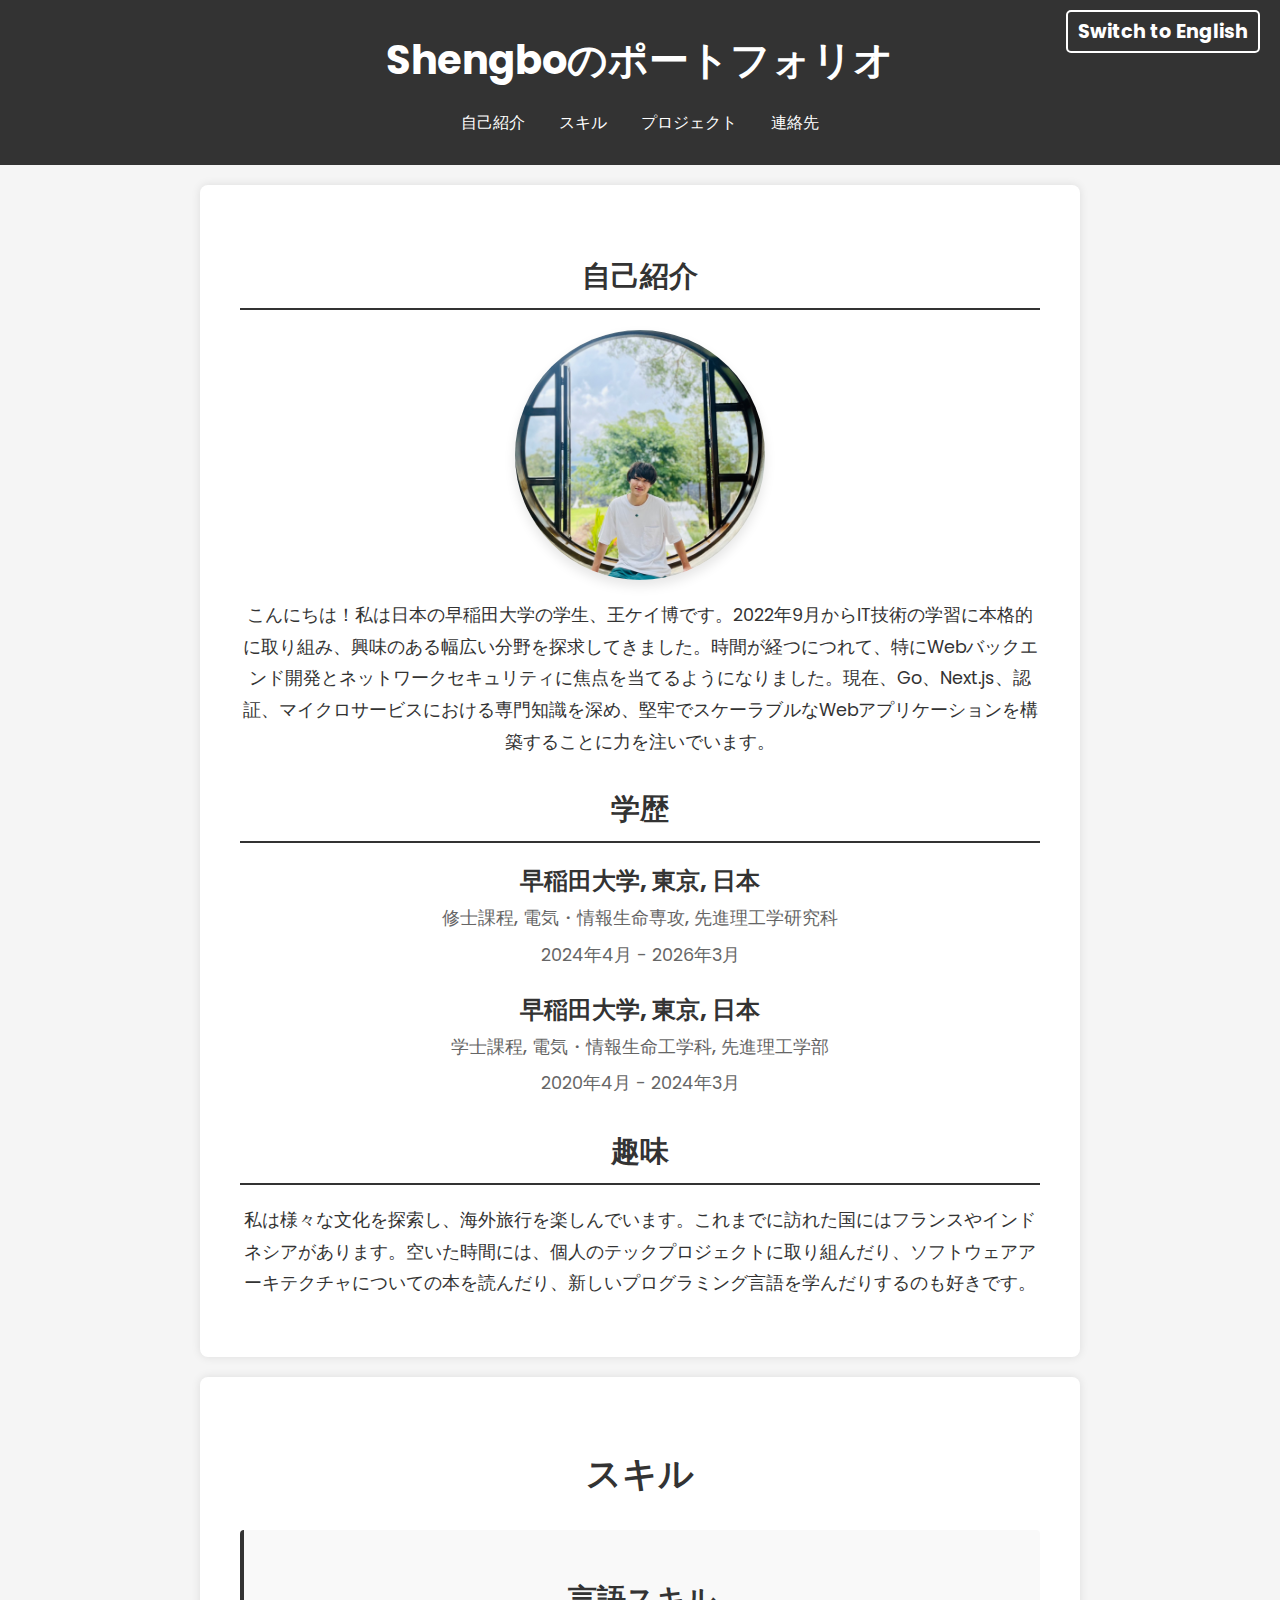
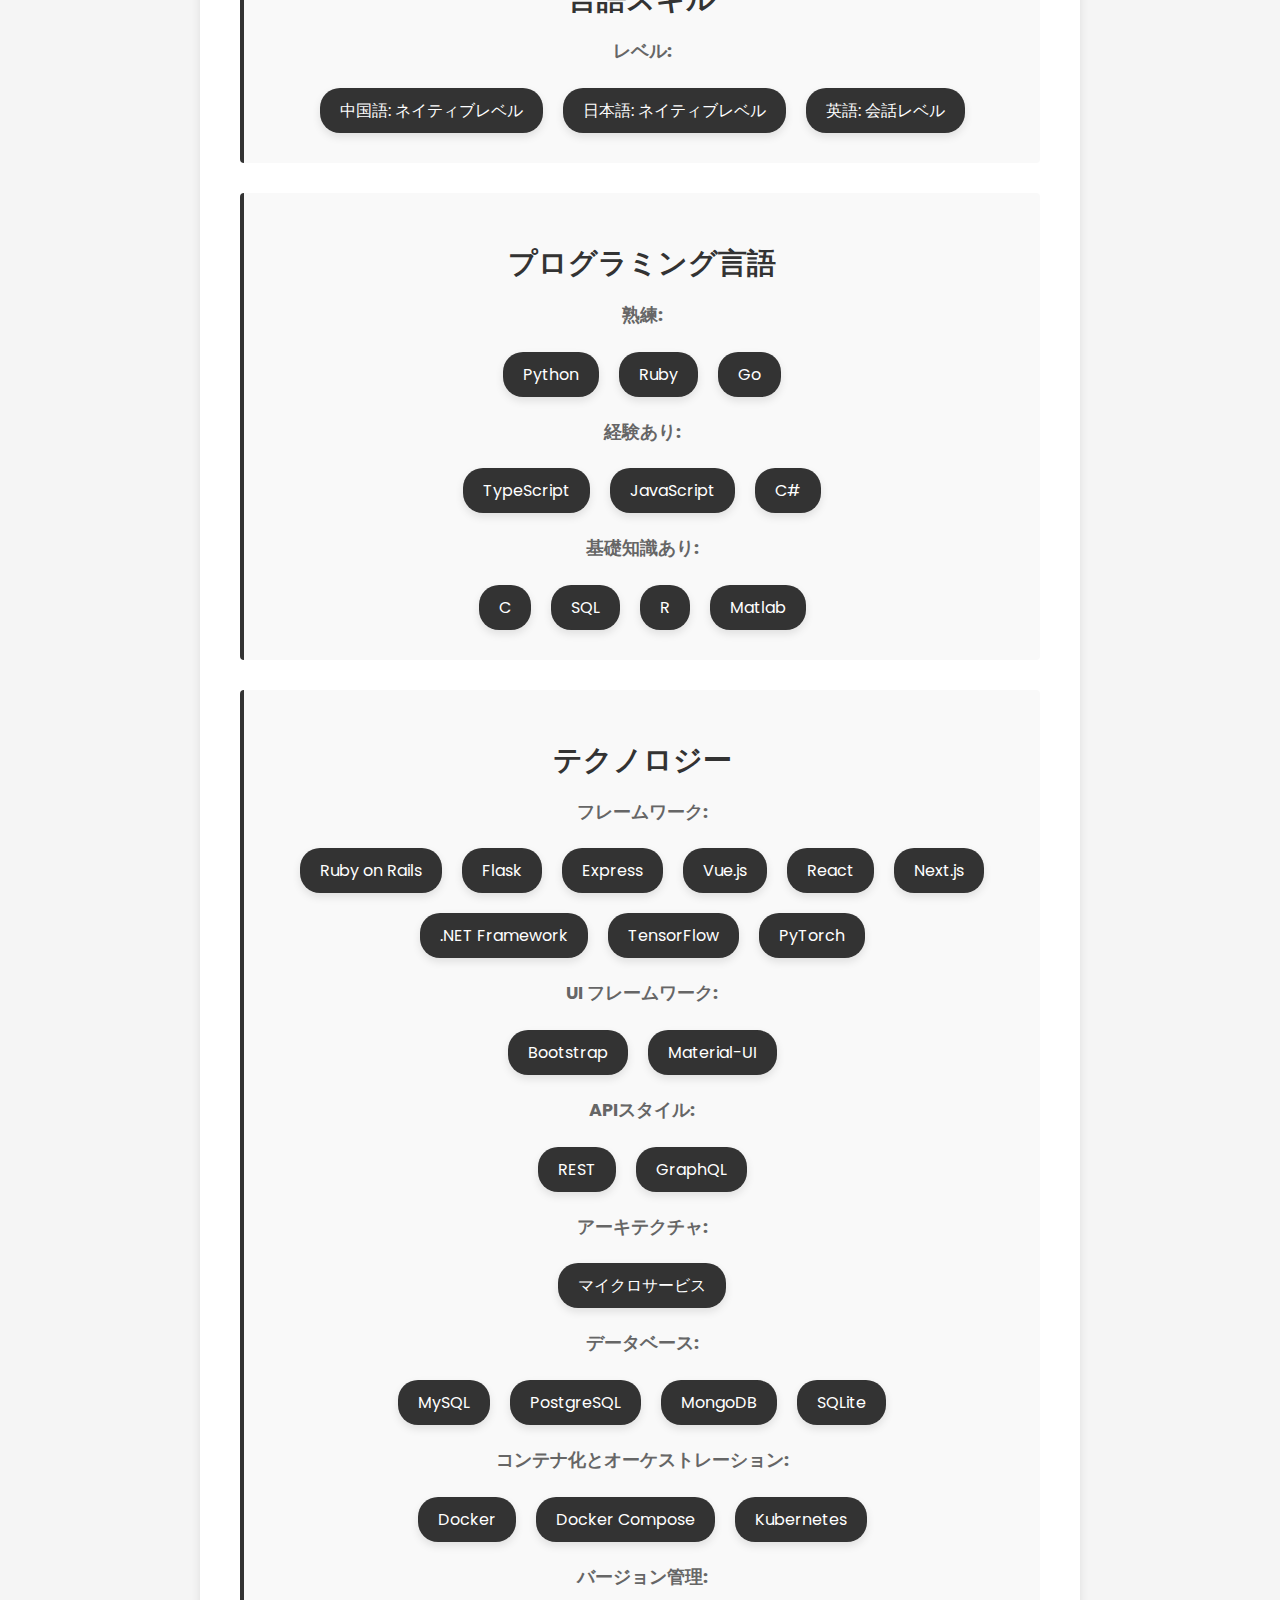
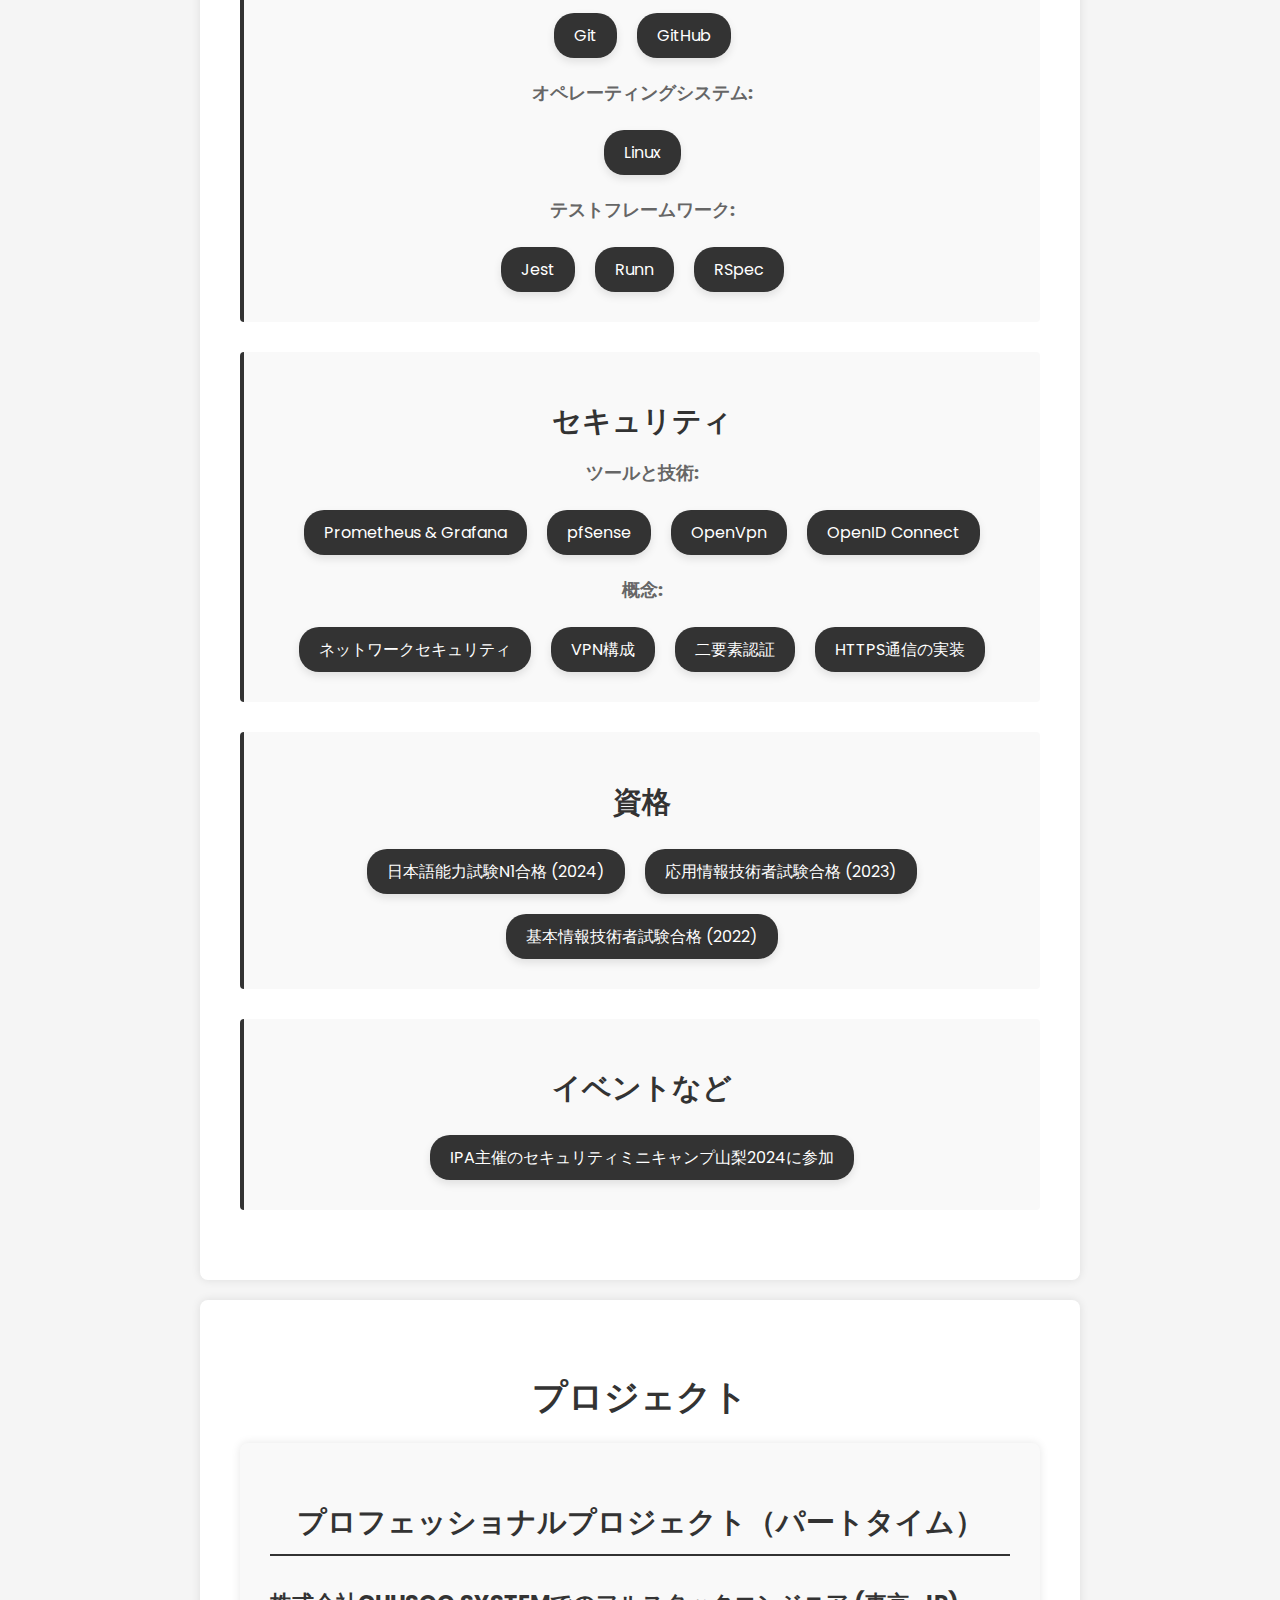
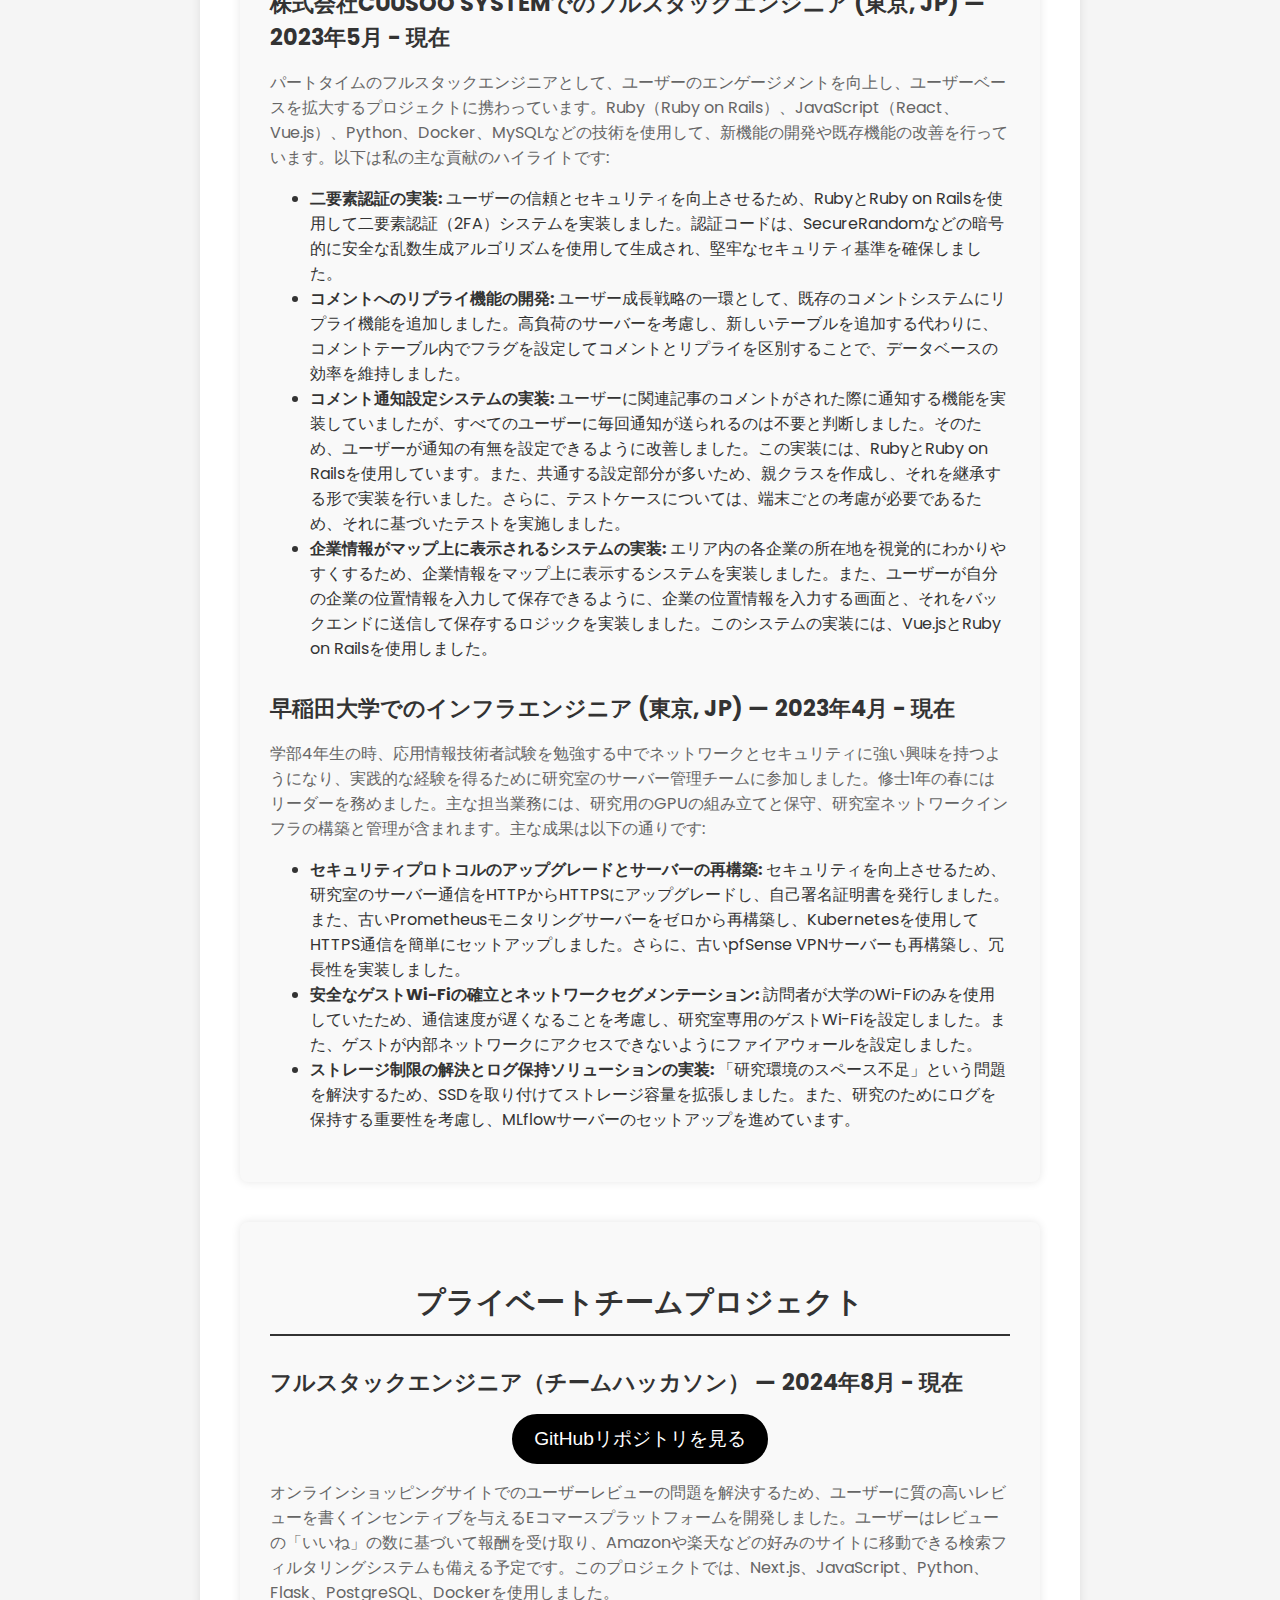
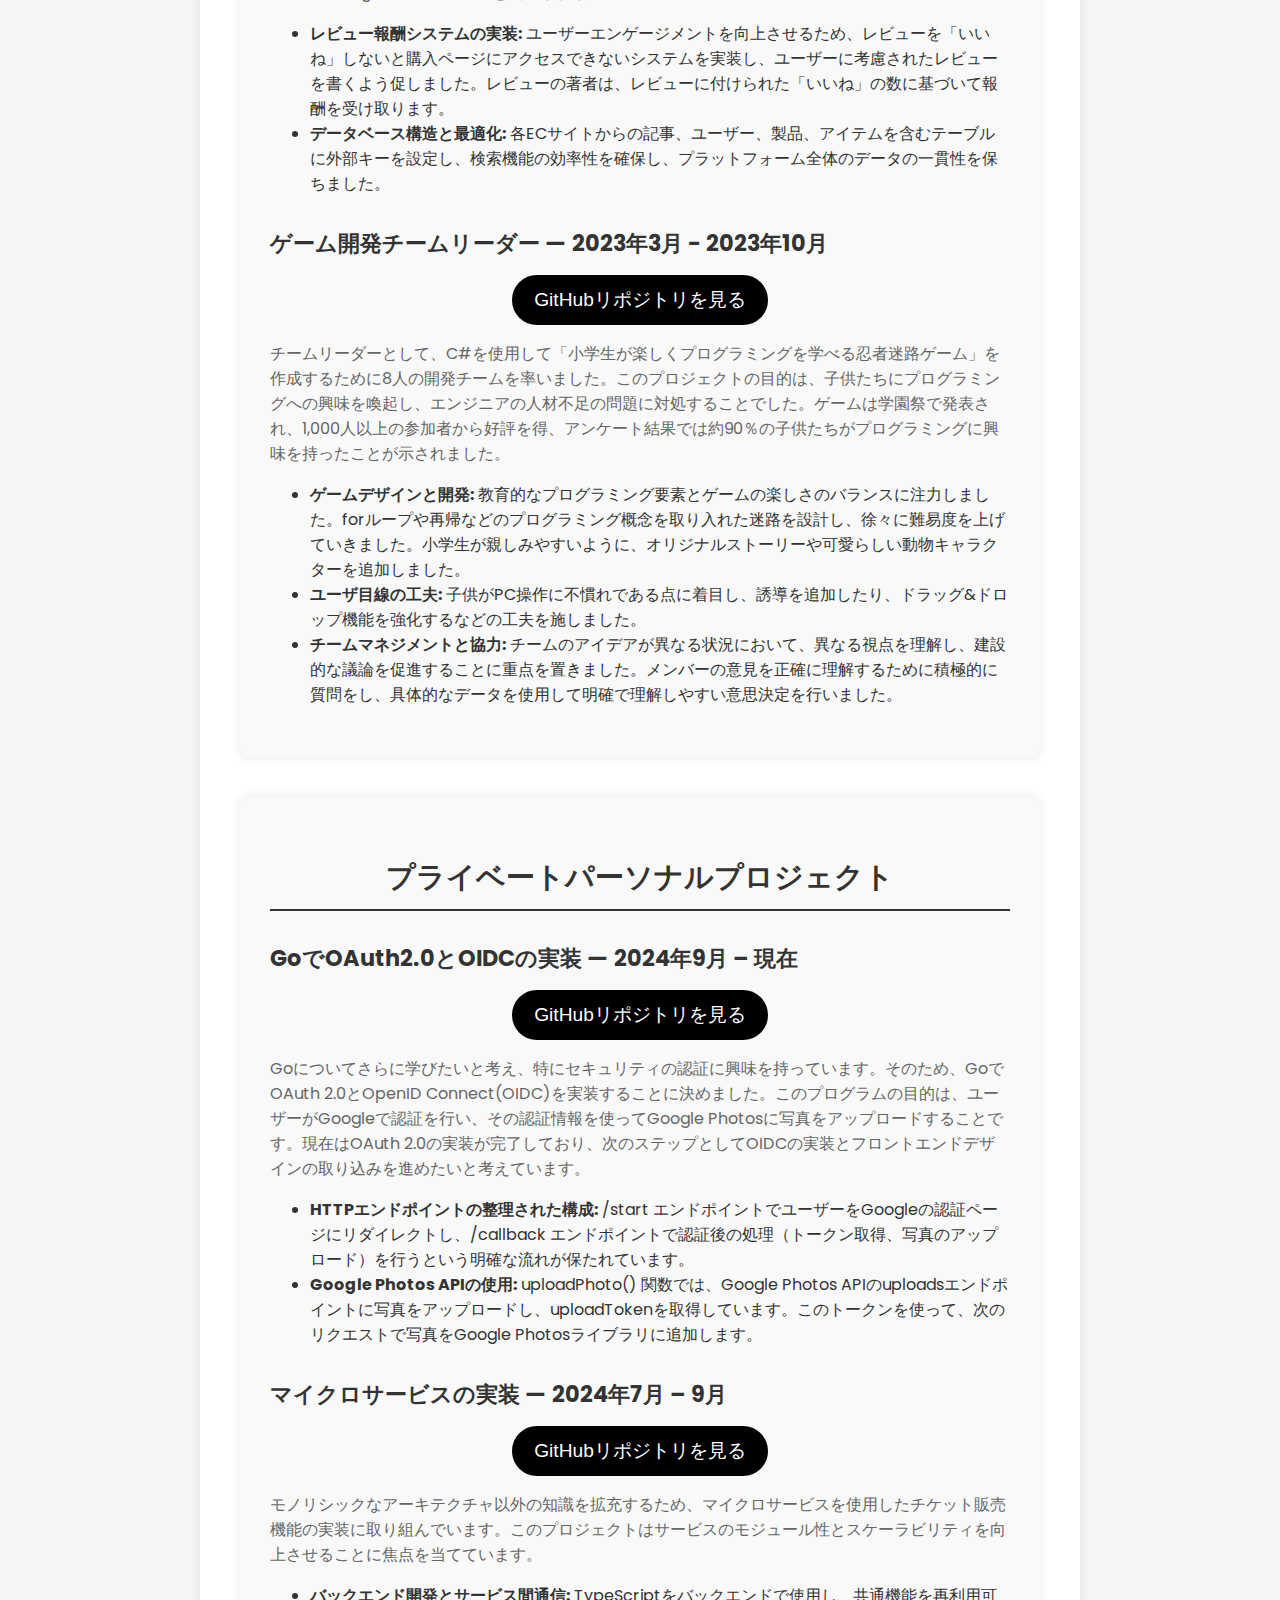
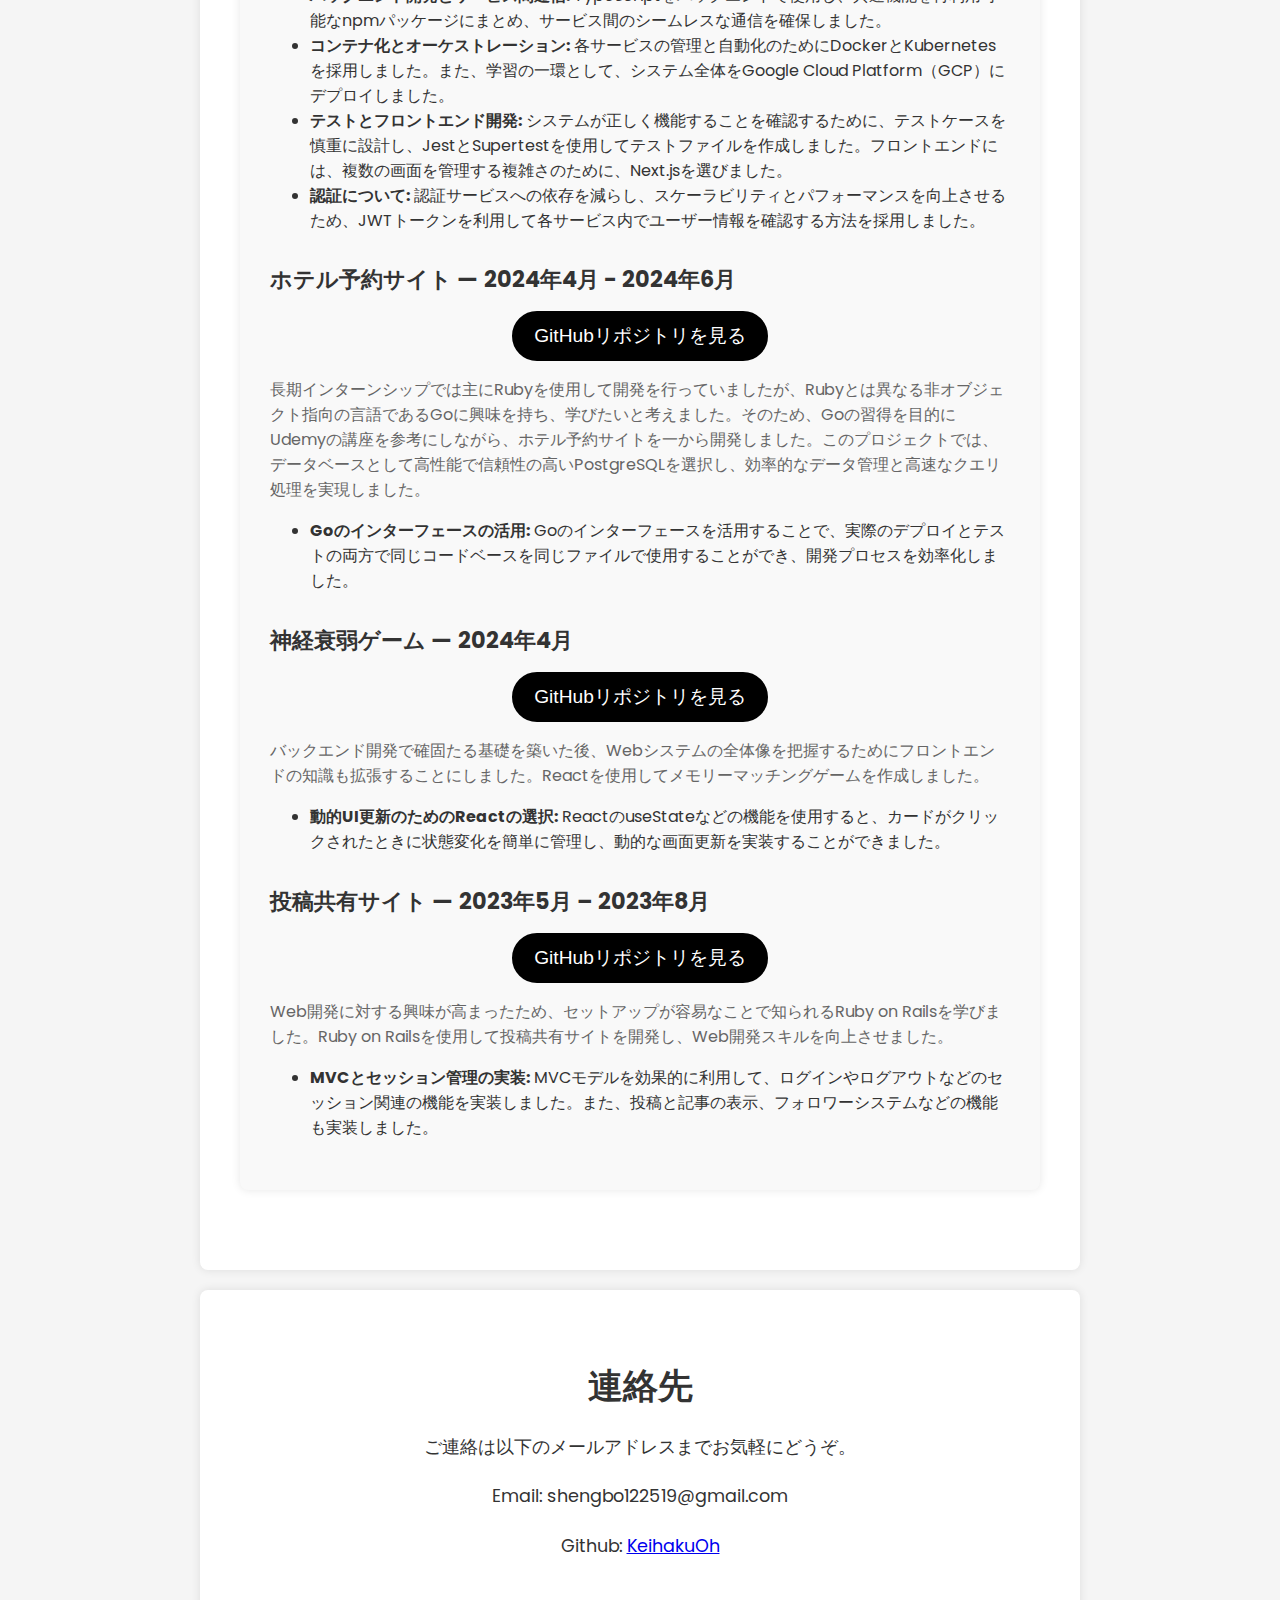
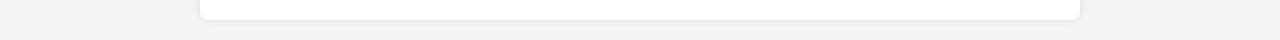
==== commit 81576ec8: "Update index_jp.html" ====
--- a/index_jp.html
+++ b/index_jp.html
@@ -644,7 +644,7 @@
             </a>
           </div>
           <p>
-            モノリシックなアーキテクチャ以外の知識を拡充するため、マイクロサービスを使用したチケット販売機能の実装に取り組んでいます。このプロジェクトは現在進行中であり、サービスのモジュール性とスケーラビリティを向上させることに焦点を当てています。
+            モノリシックなアーキテクチャ以外の知識を拡充するため、マイクロサービスを使用したチケット販売機能の実装に取り組んでいます。このプロジェクトはサービスのモジュール性とスケーラビリティを向上させることに焦点を当てています。
           </p>
           <ul>
             <li>
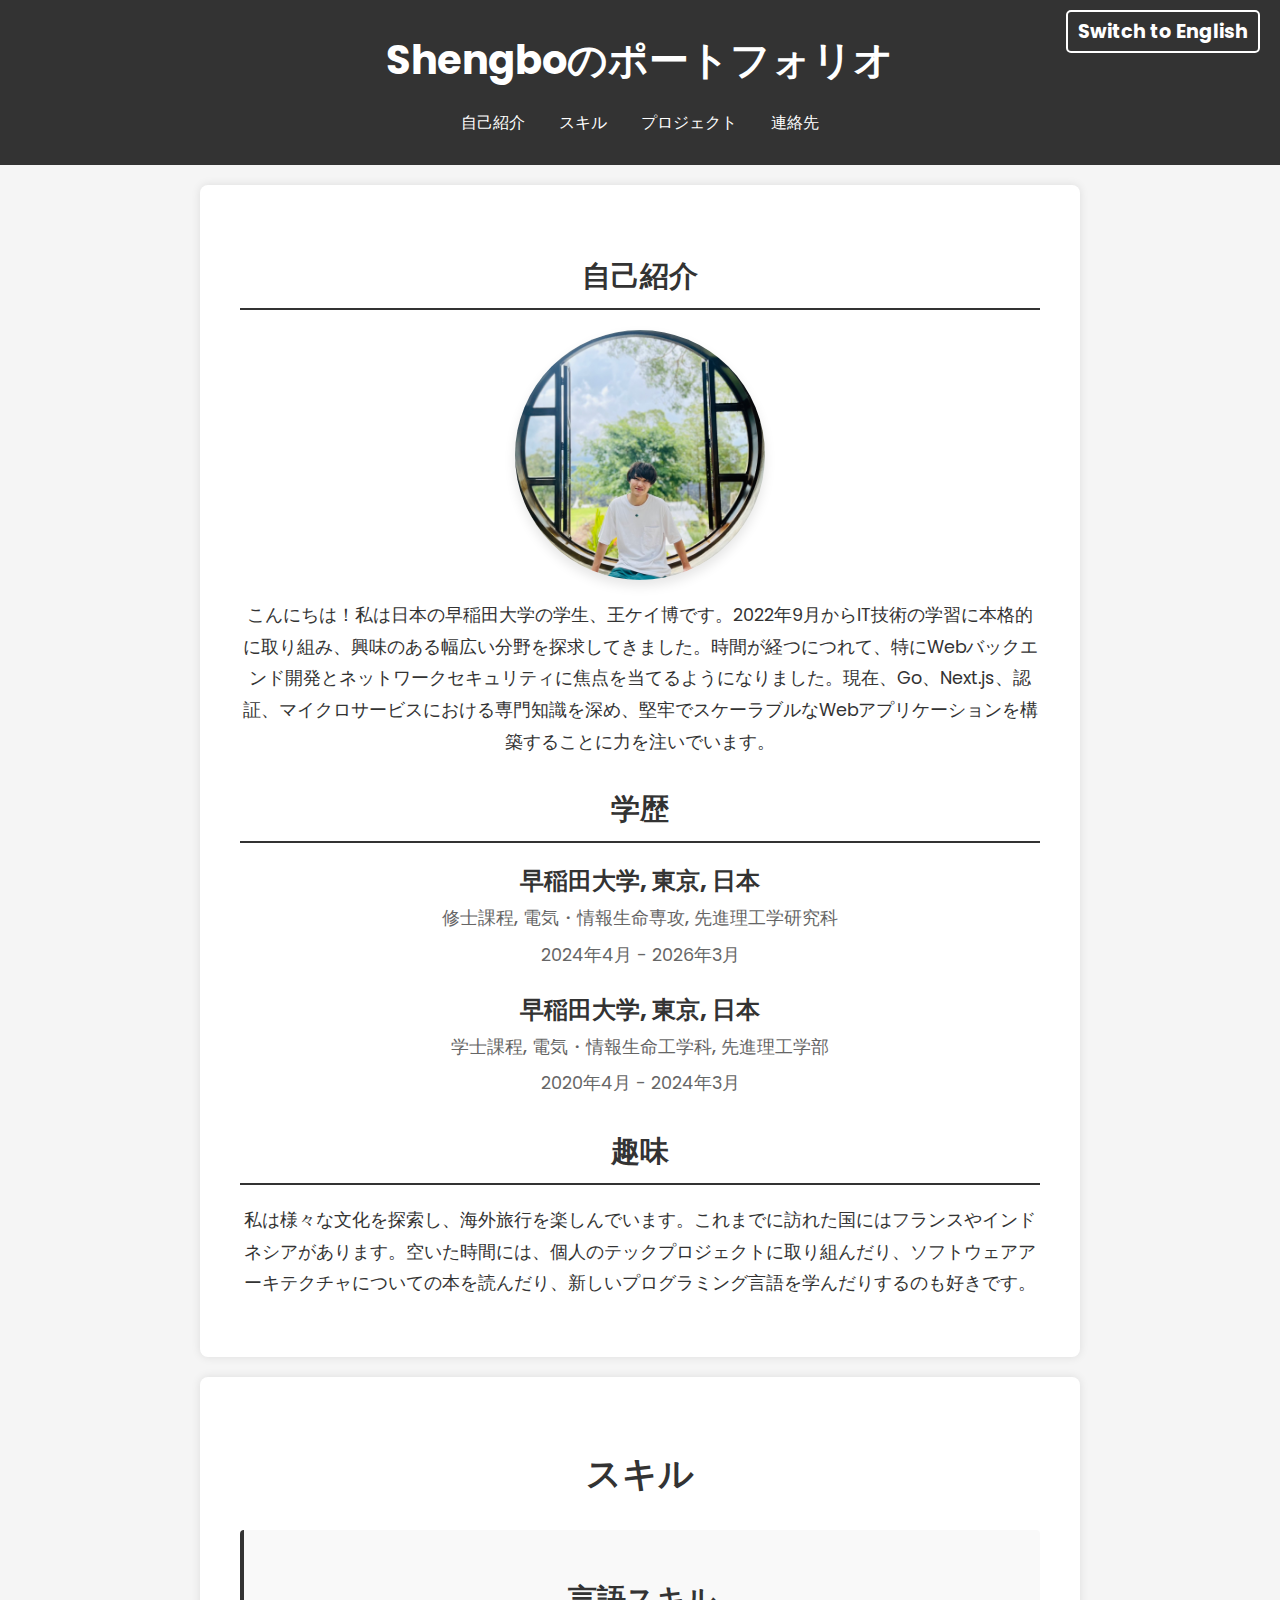
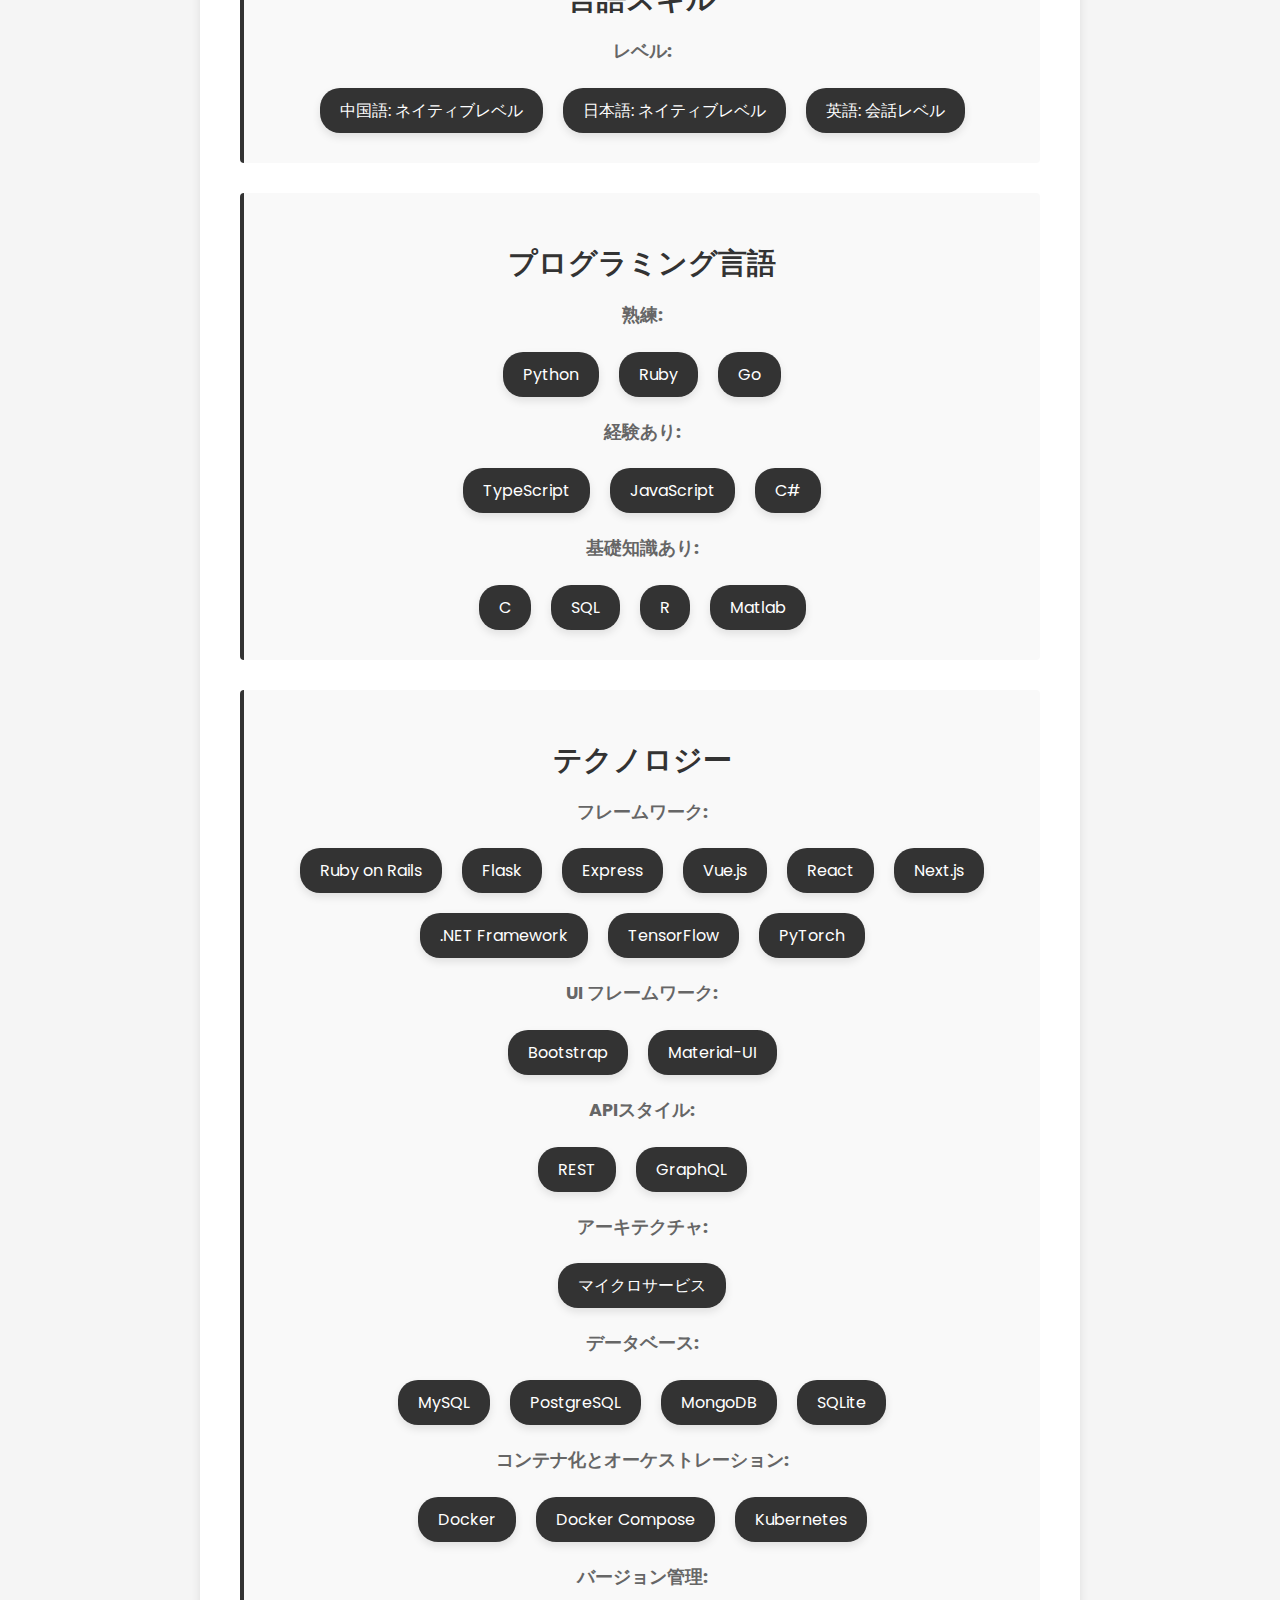
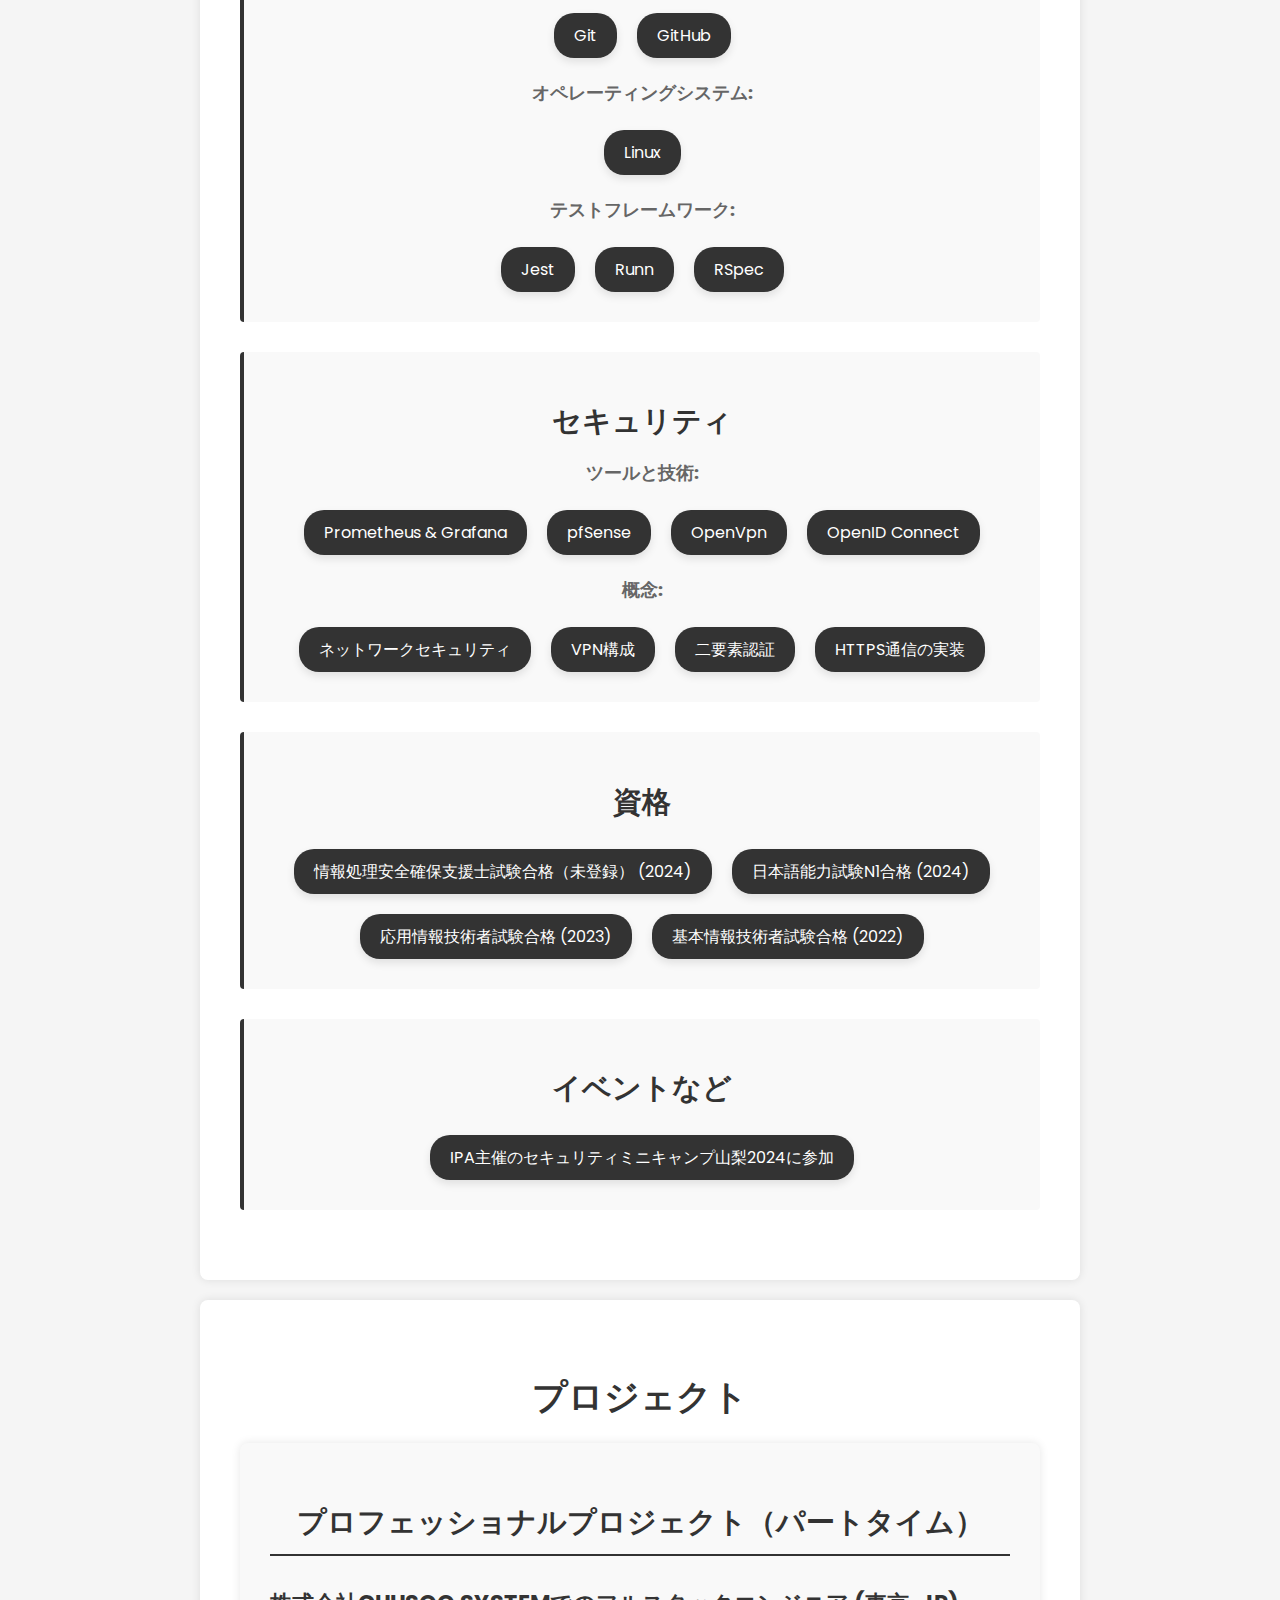
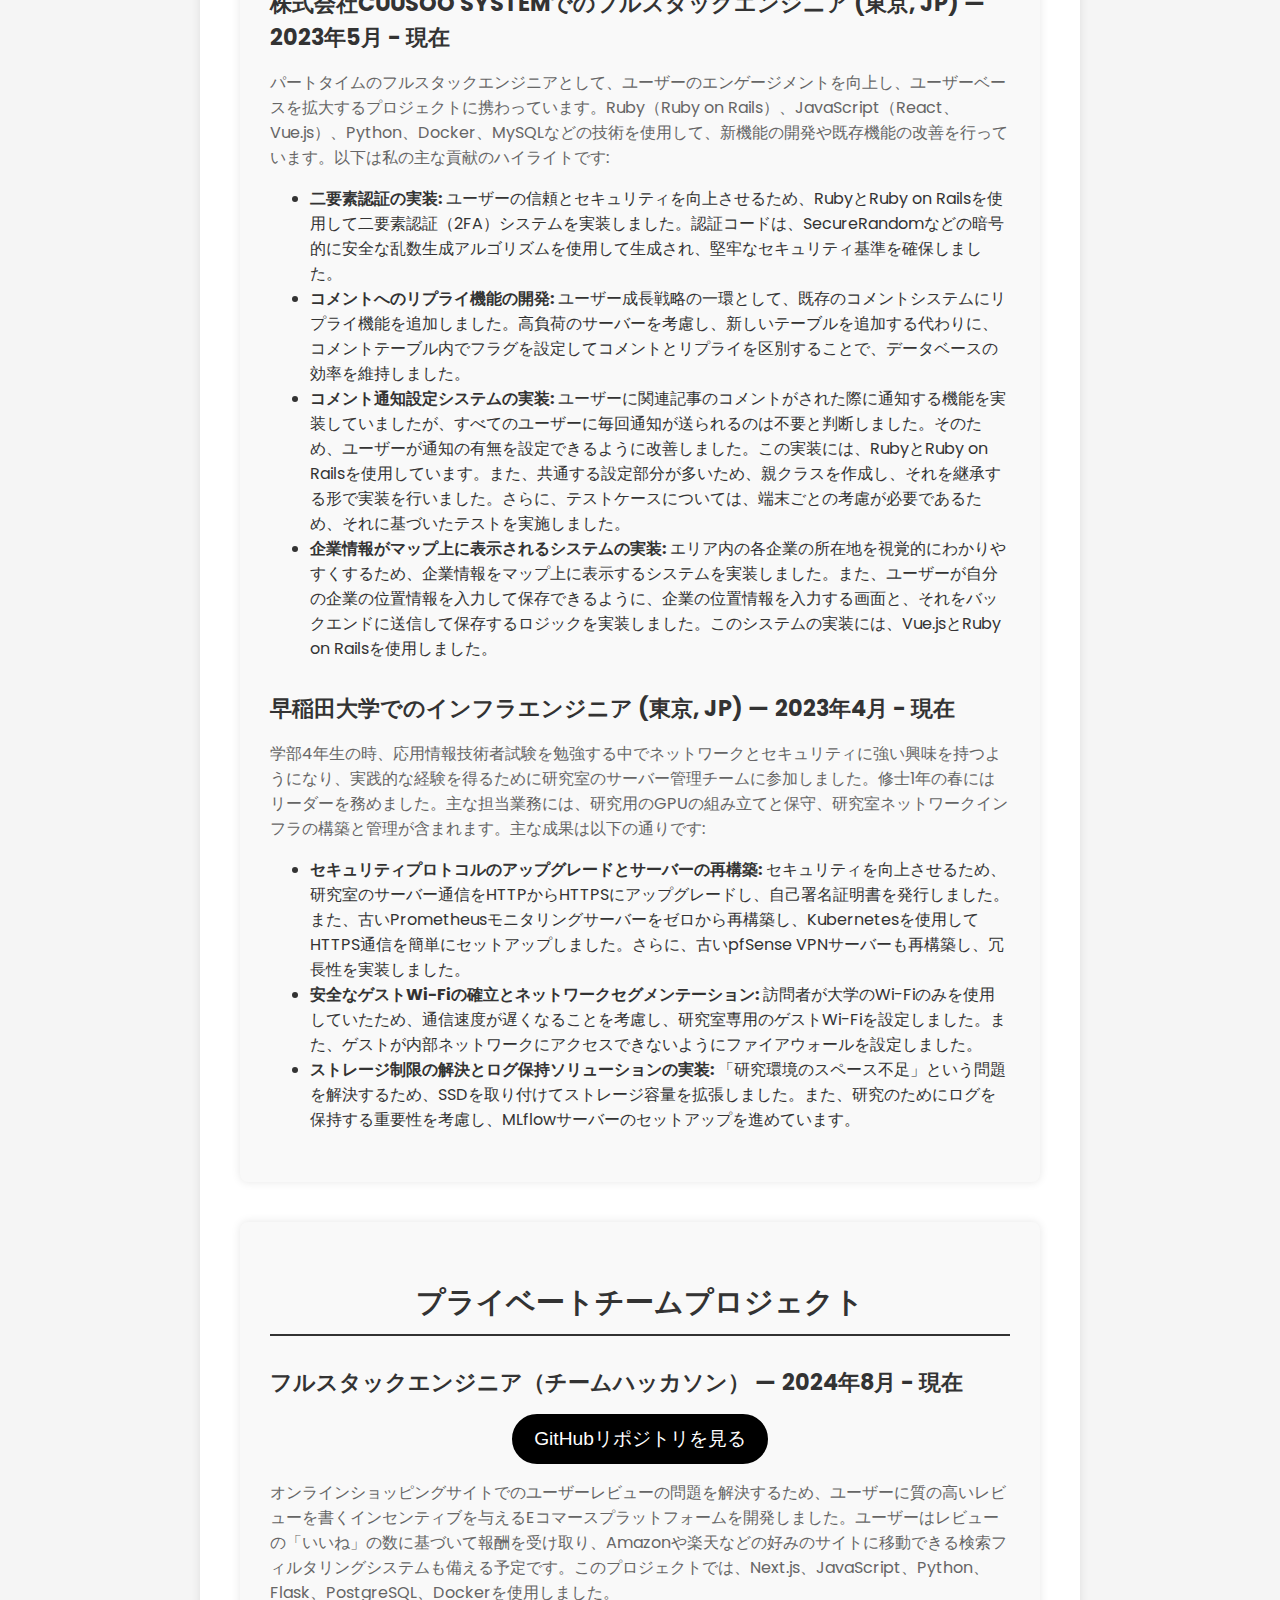
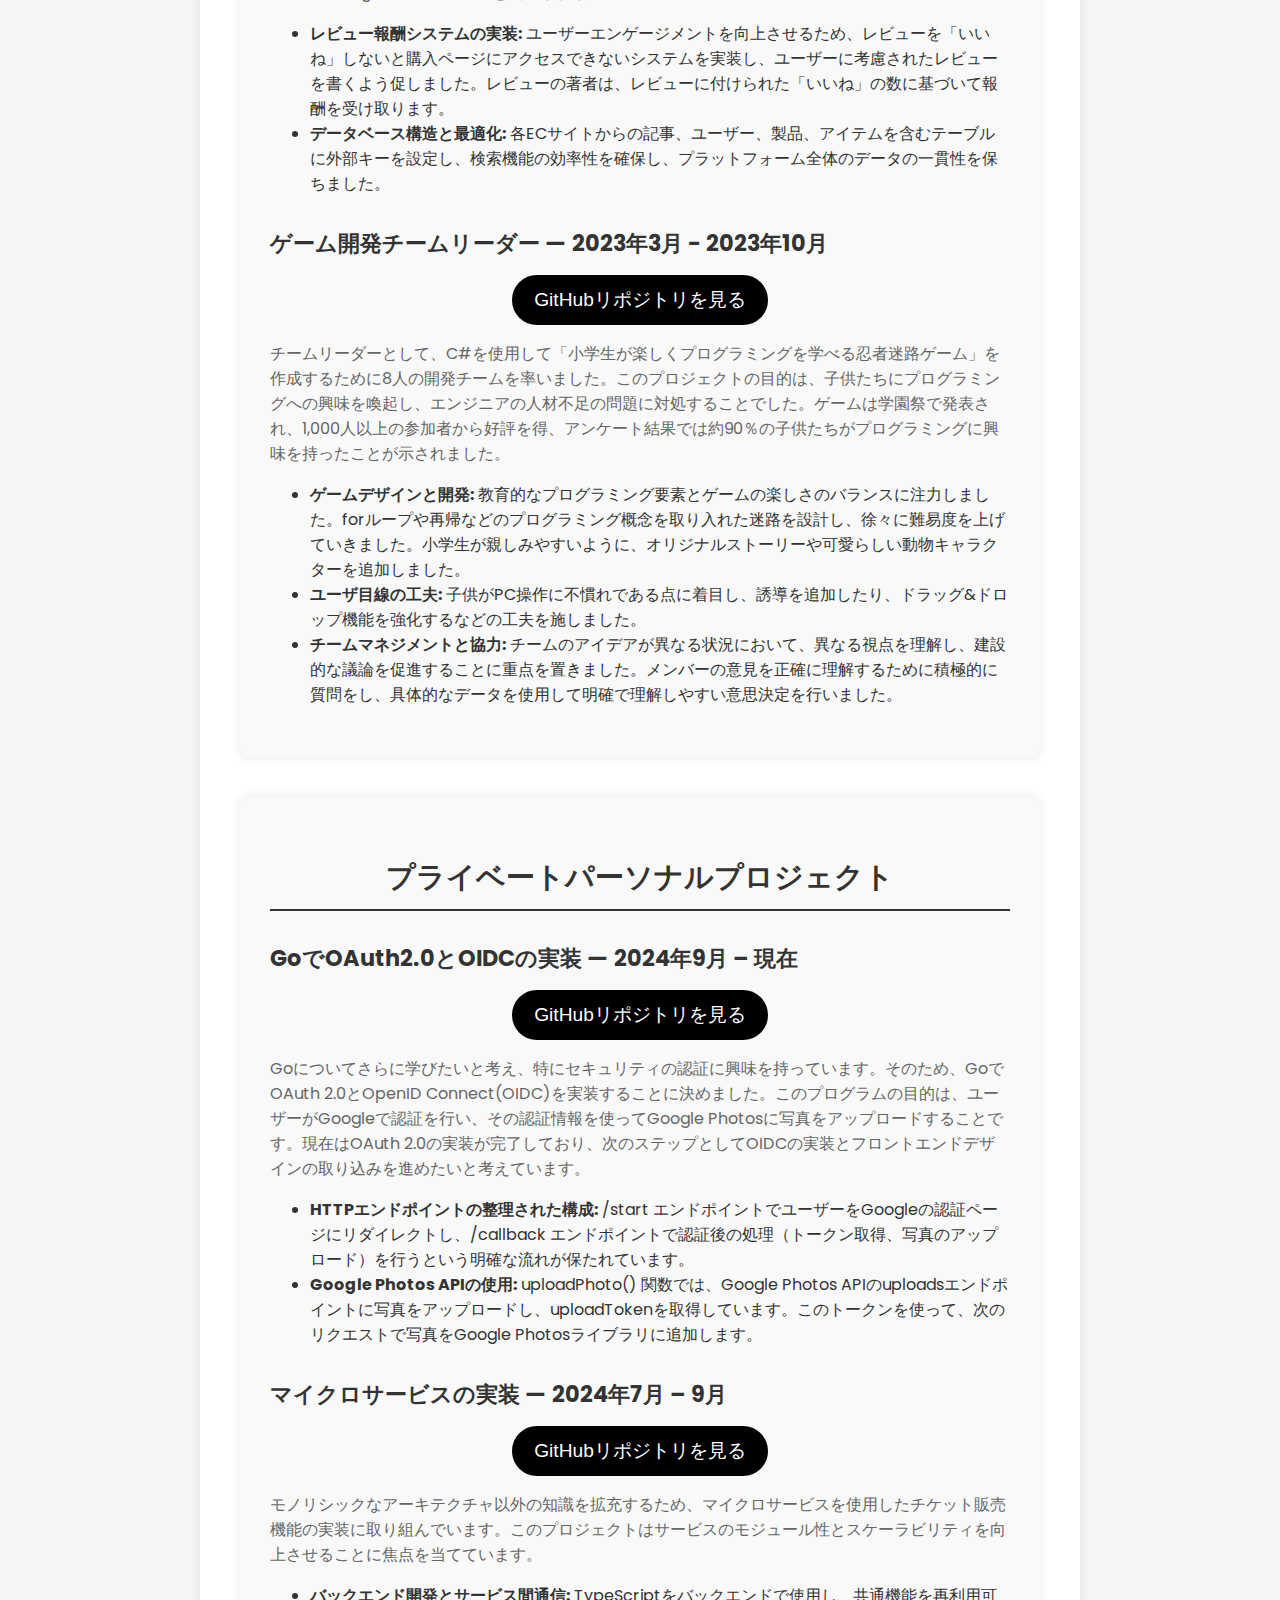
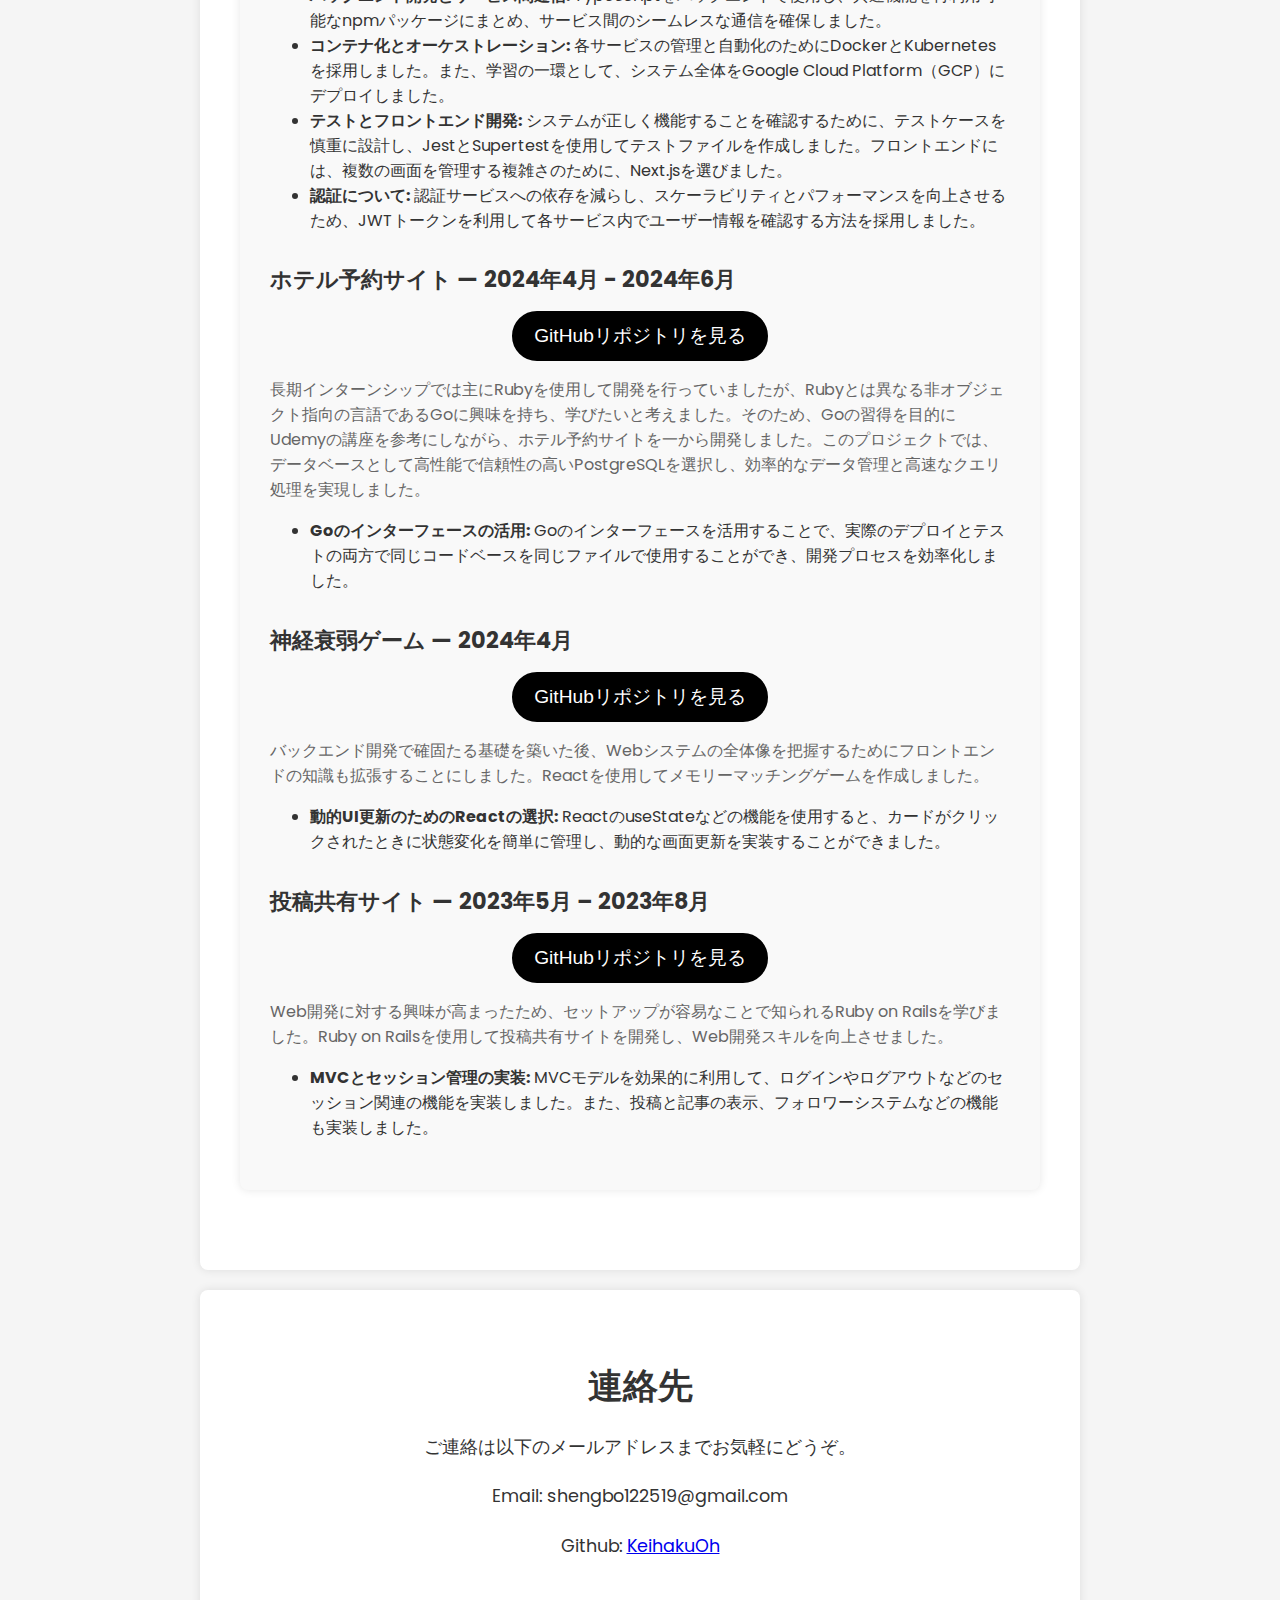
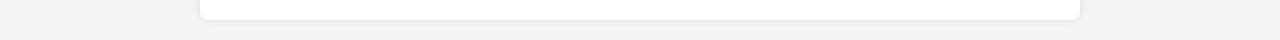
==== commit bbcc98e7: "add certification" ====
--- a/index_jp.html
+++ b/index_jp.html
@@ -441,6 +441,9 @@
       <div class="skills-category">
         <h3>資格</h3>
         <div class="skills-list">
+          <div class="skill">
+            情報処理安全確保支援士試験合格（未登録） (2024)
+          </div>
           <div class="skill">日本語能力試験N1合格 (2024)</div>
           <div class="skill">応用情報技術者試験合格 (2023)</div>
           <div class="skill">基本情報技術者試験合格 (2022)</div>
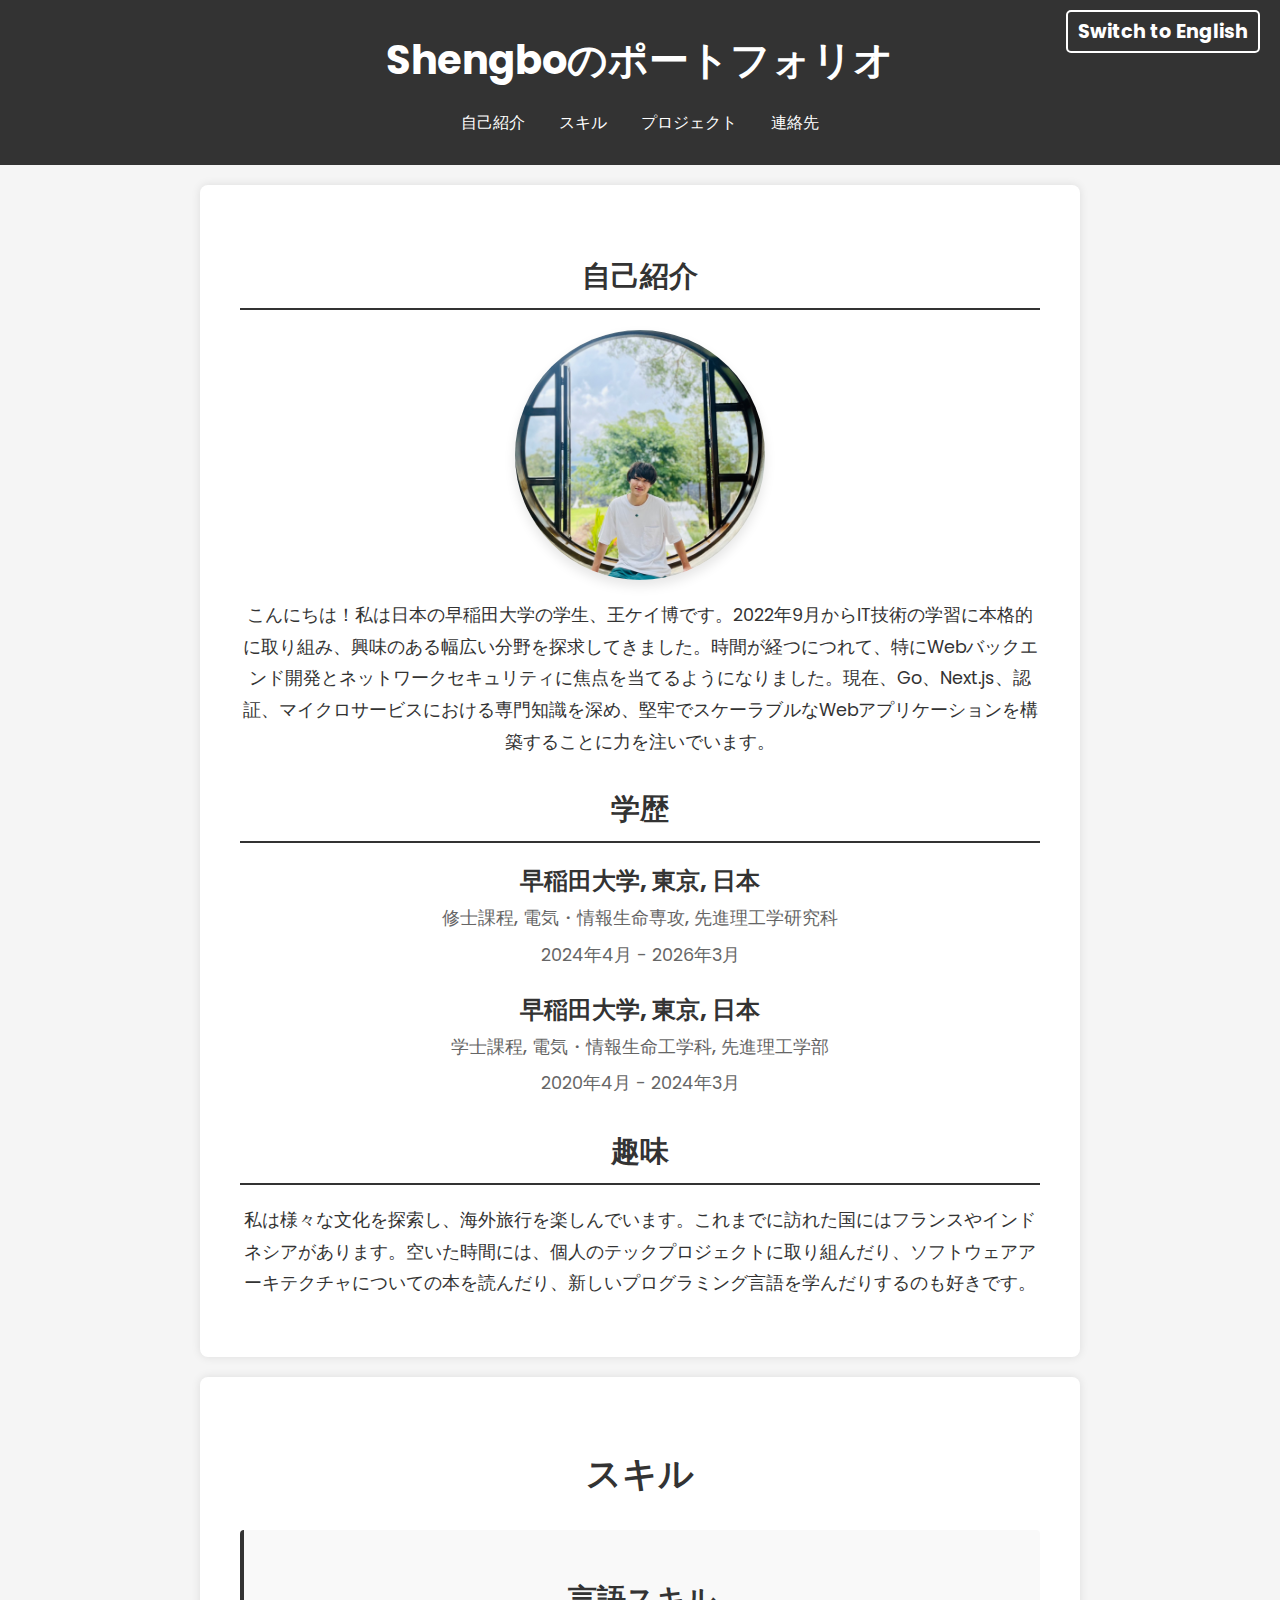
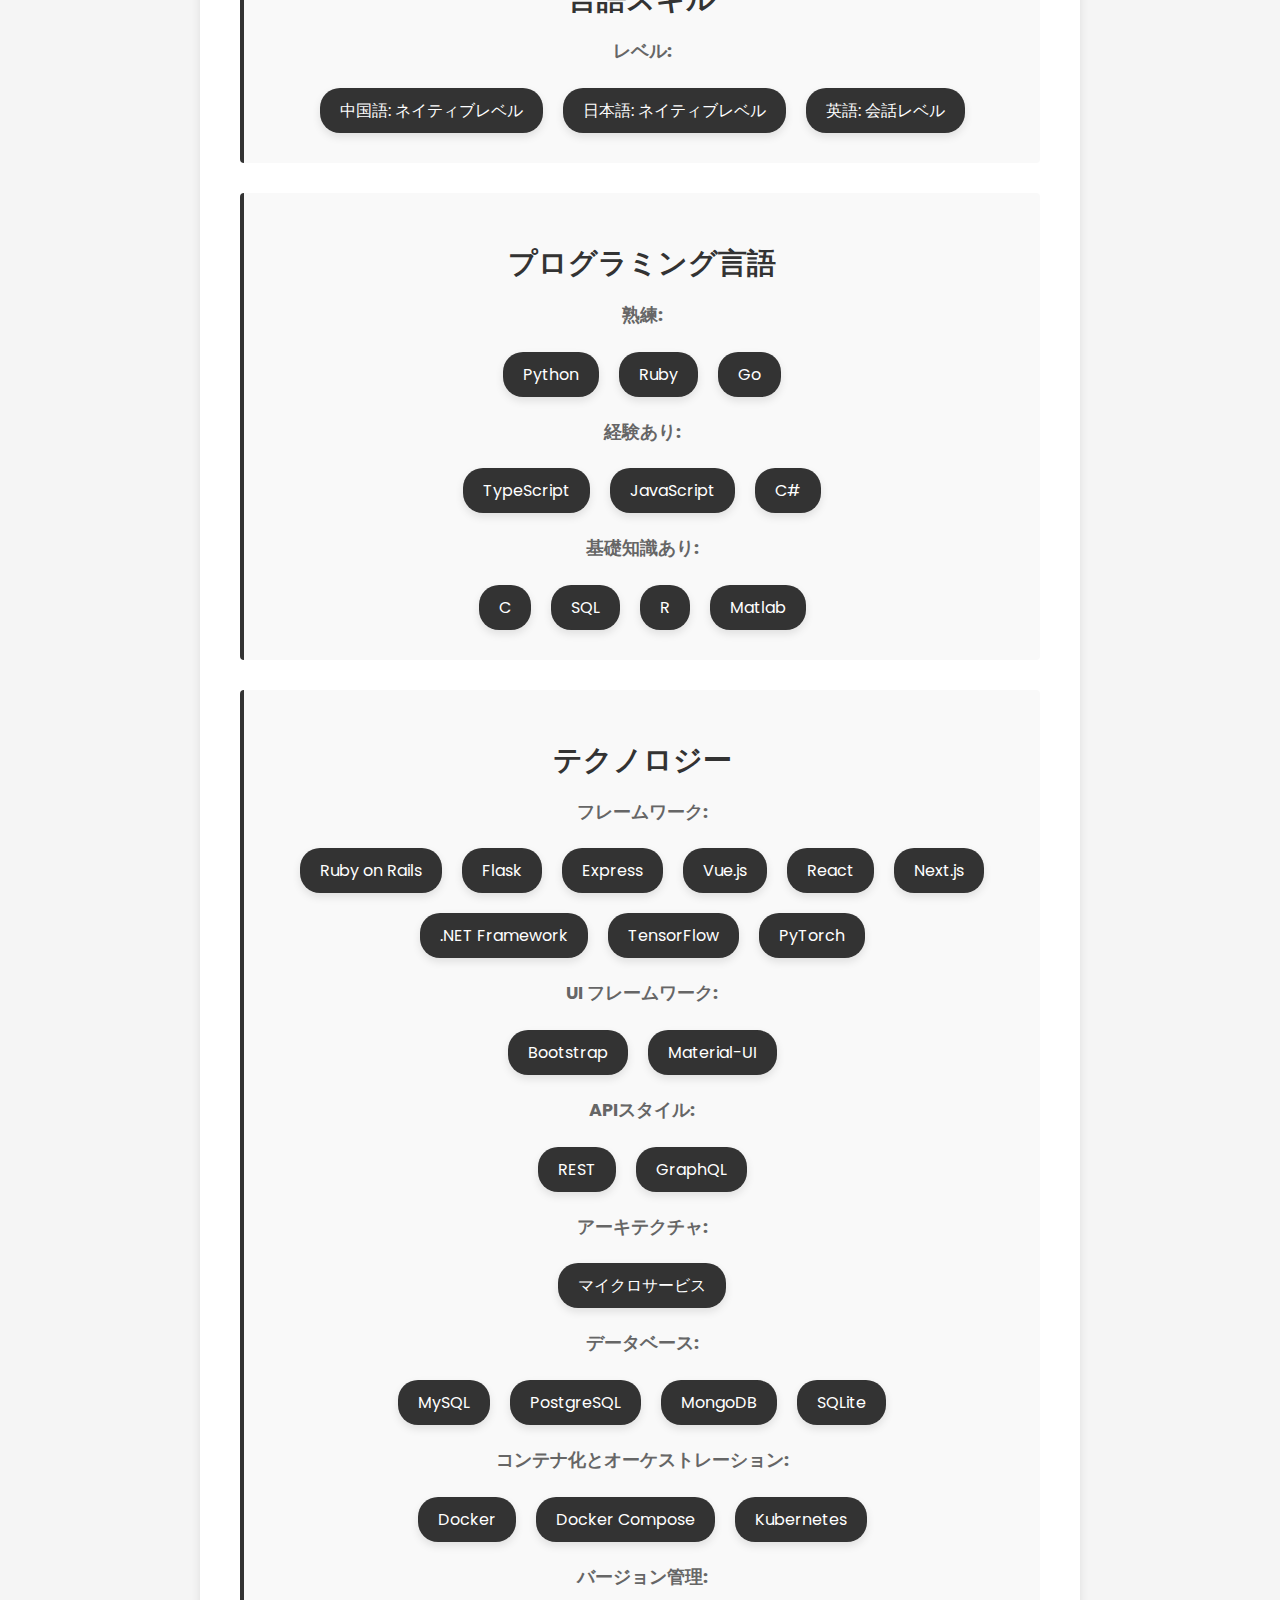
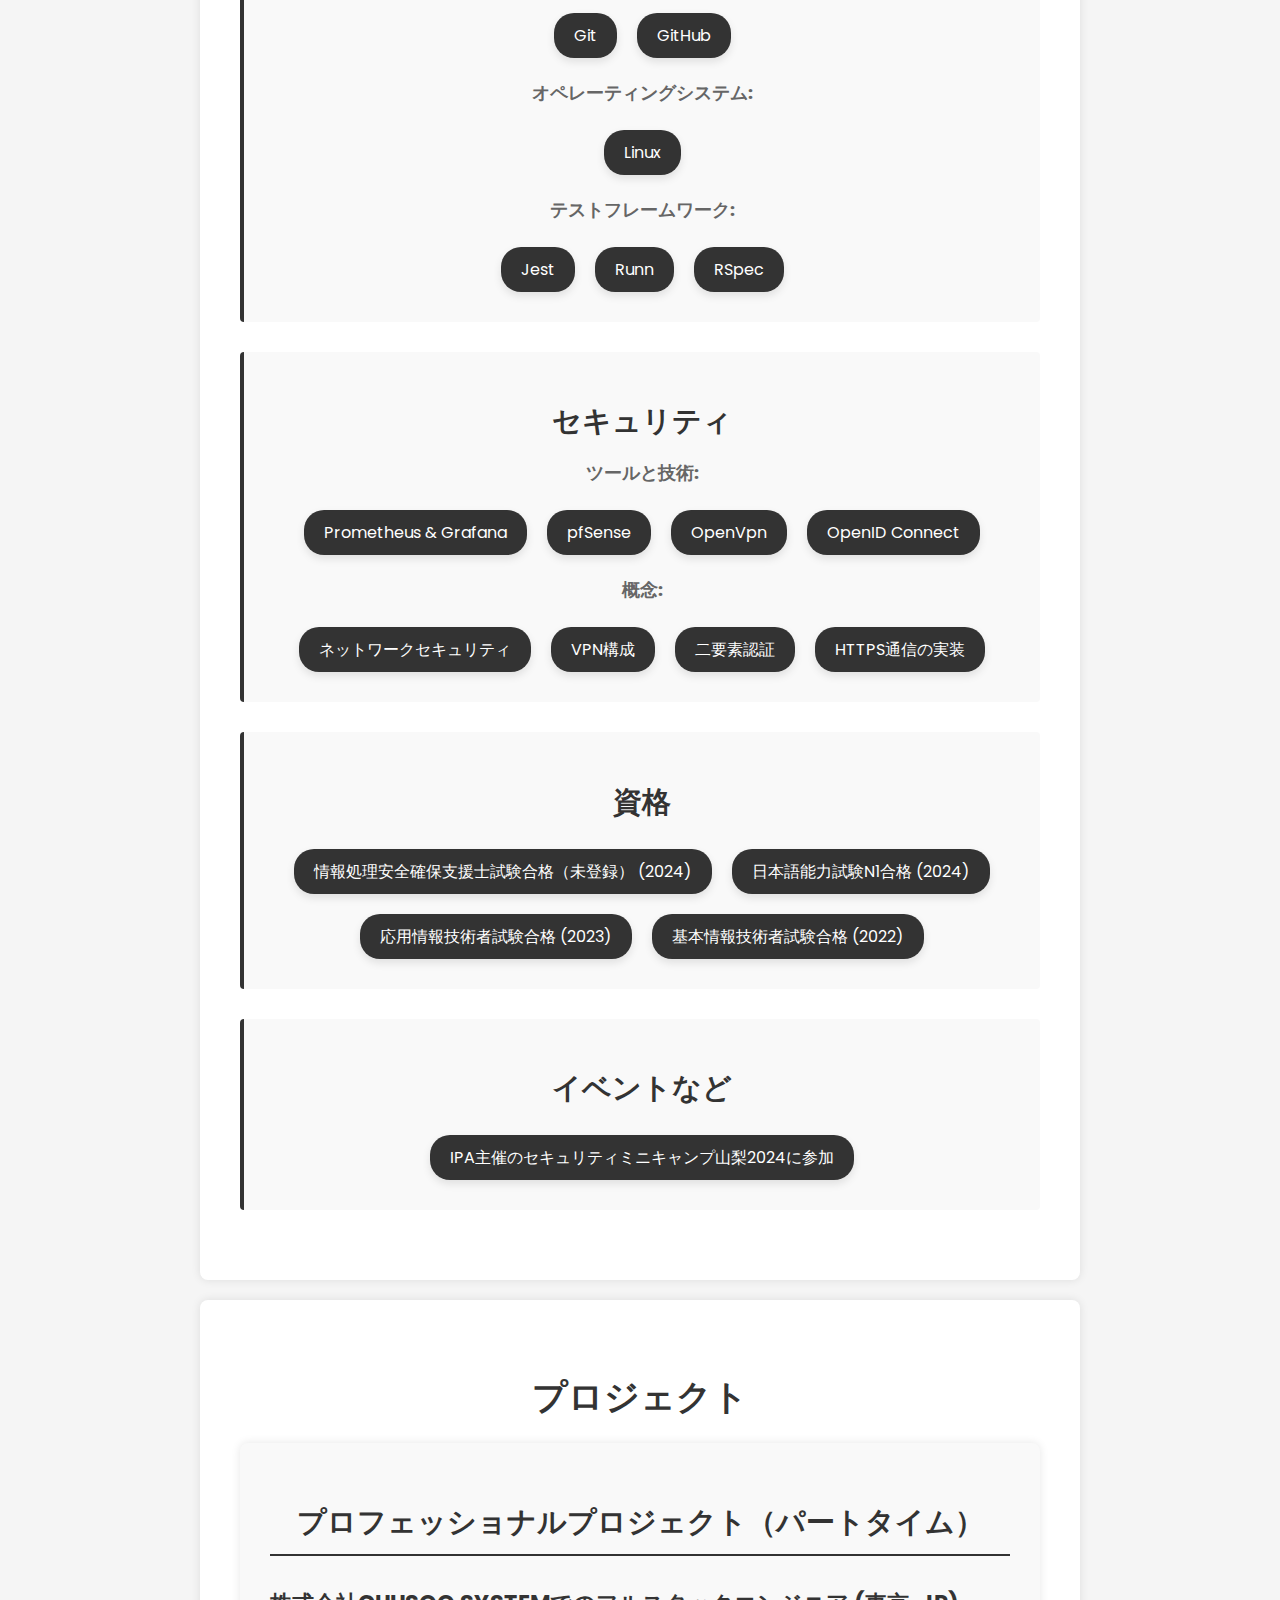
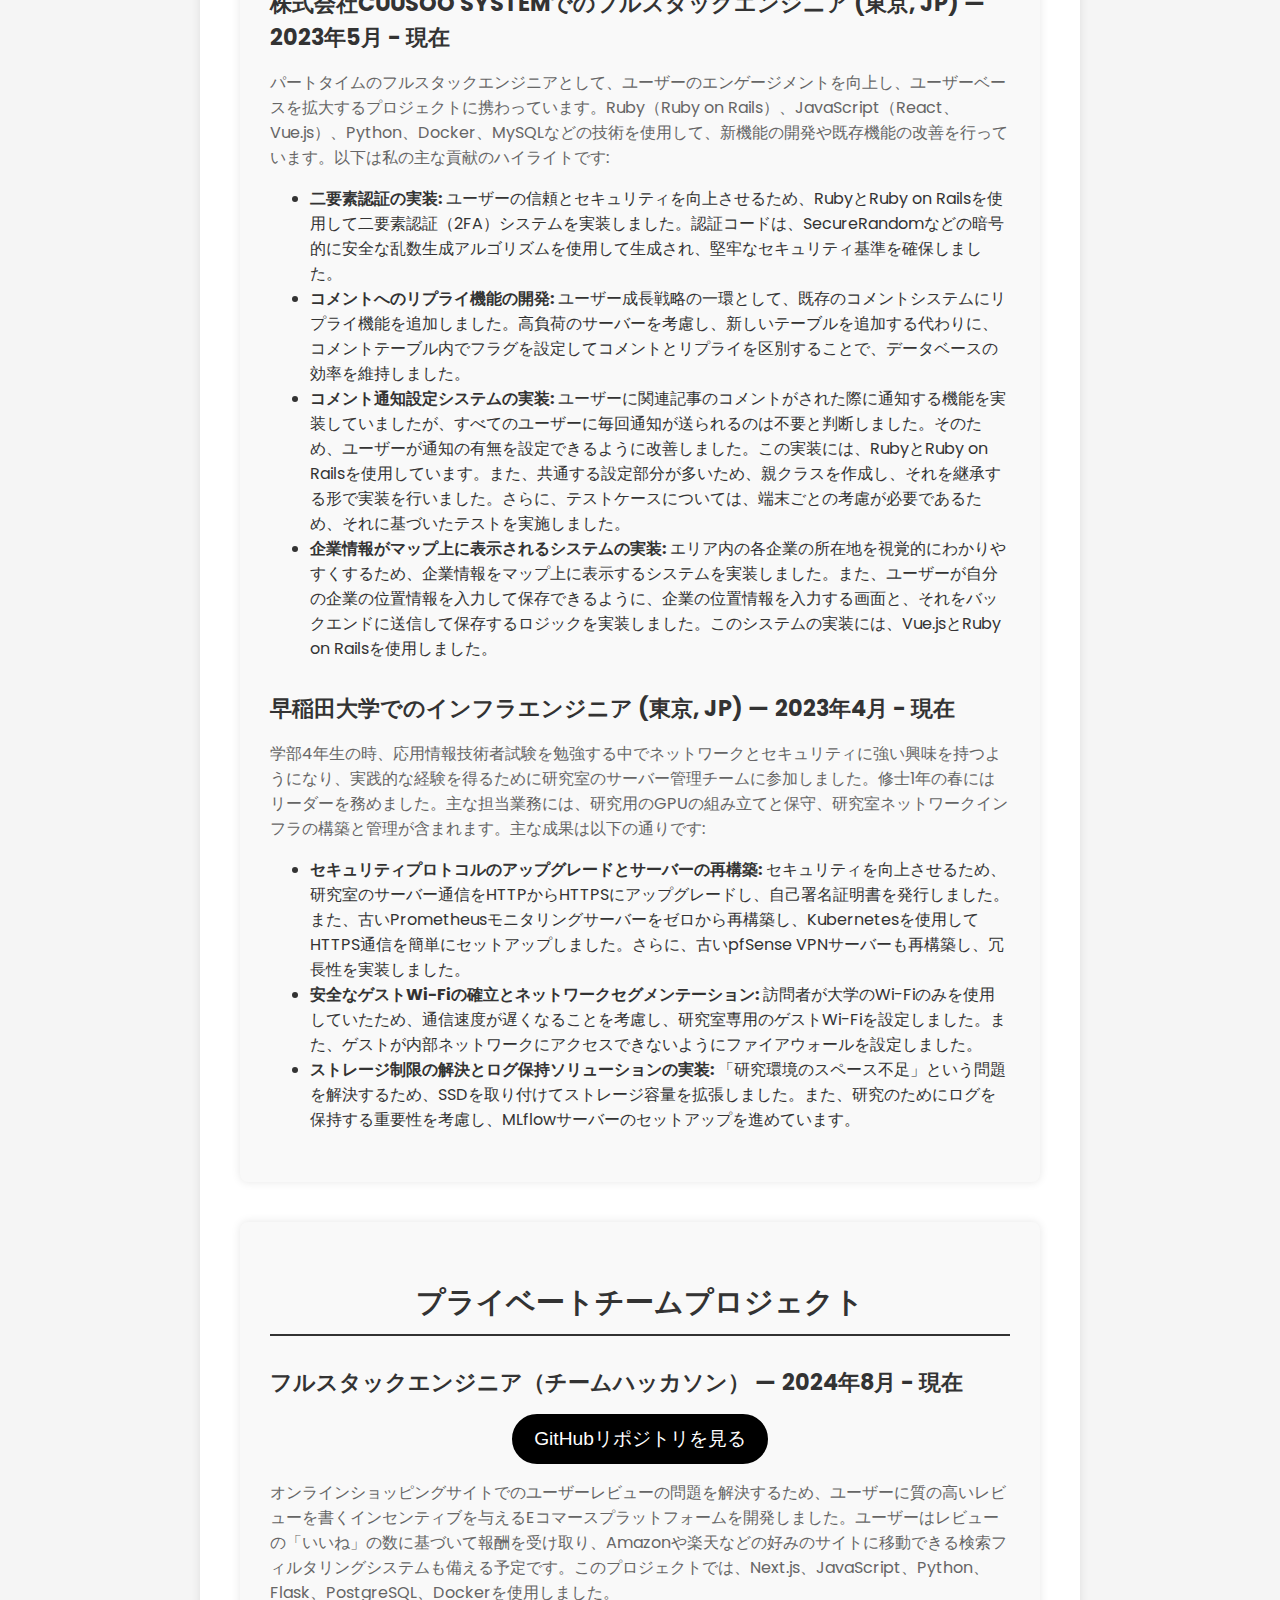
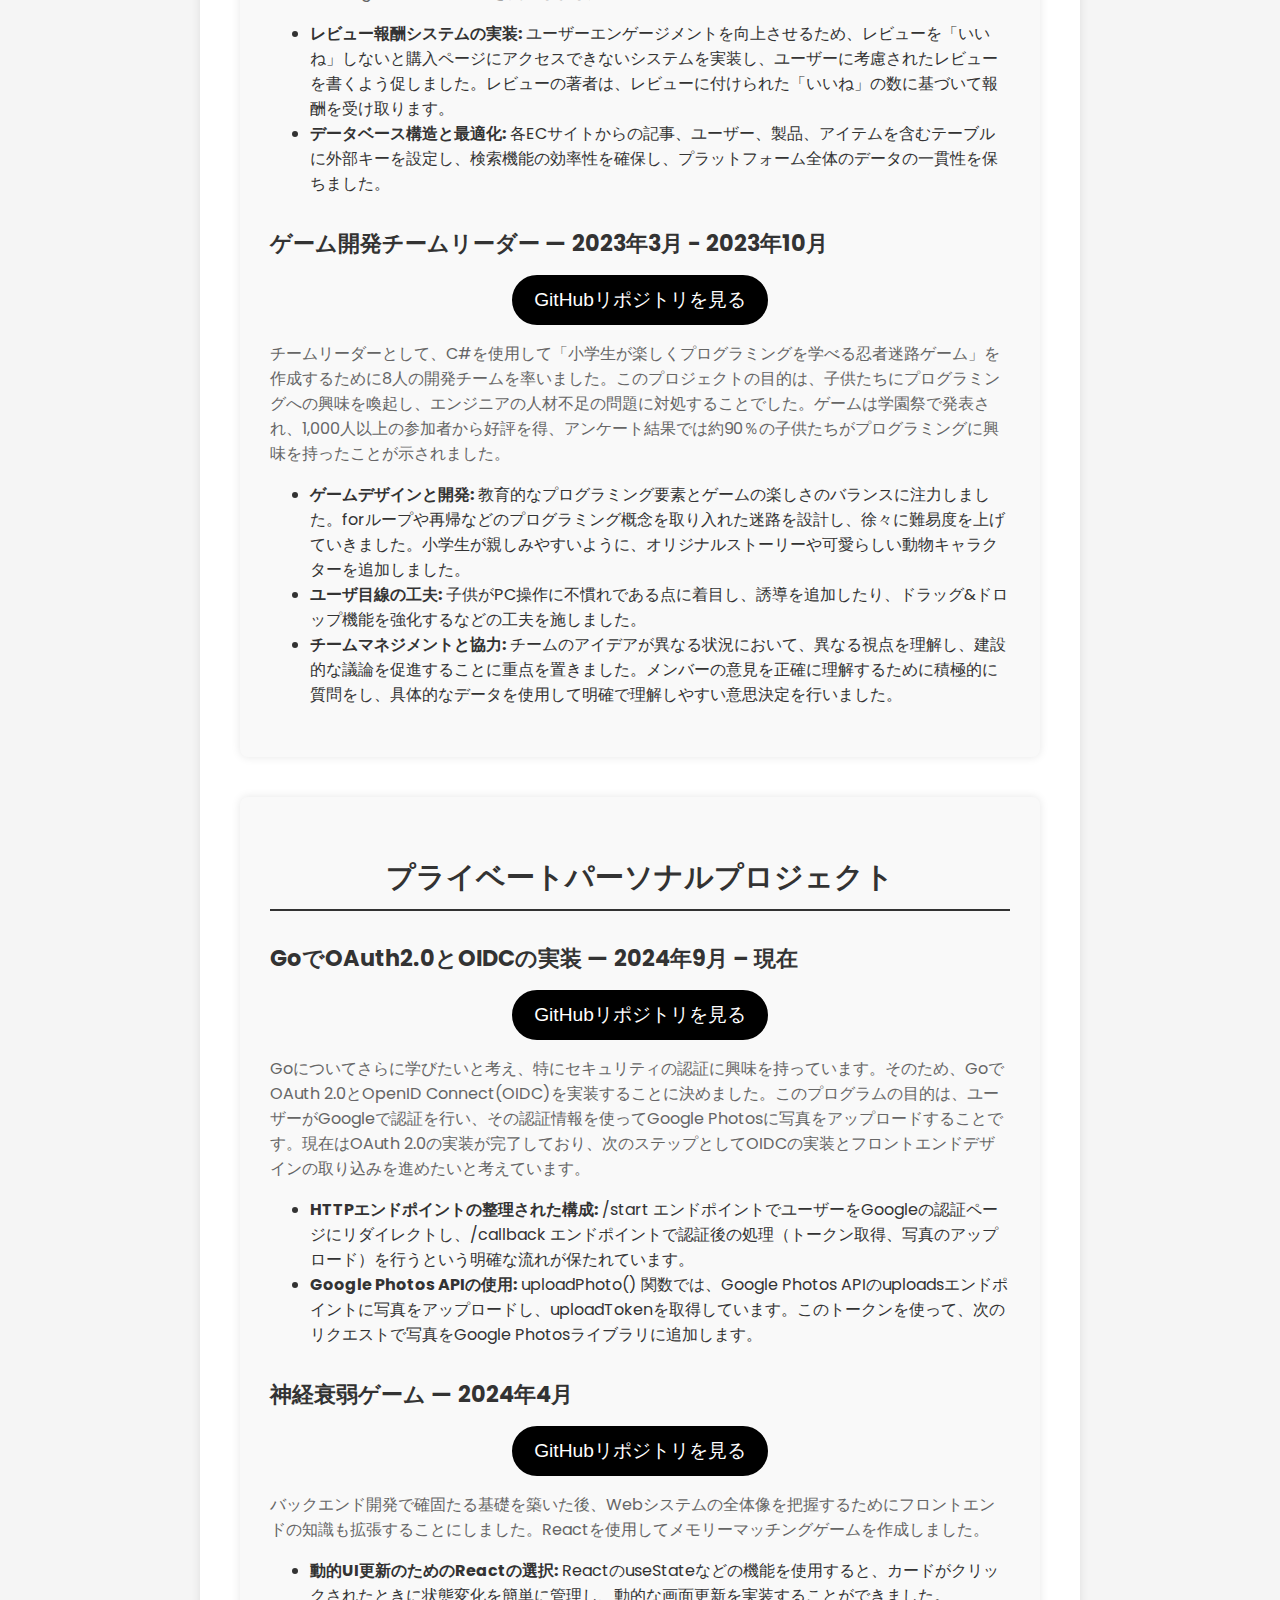
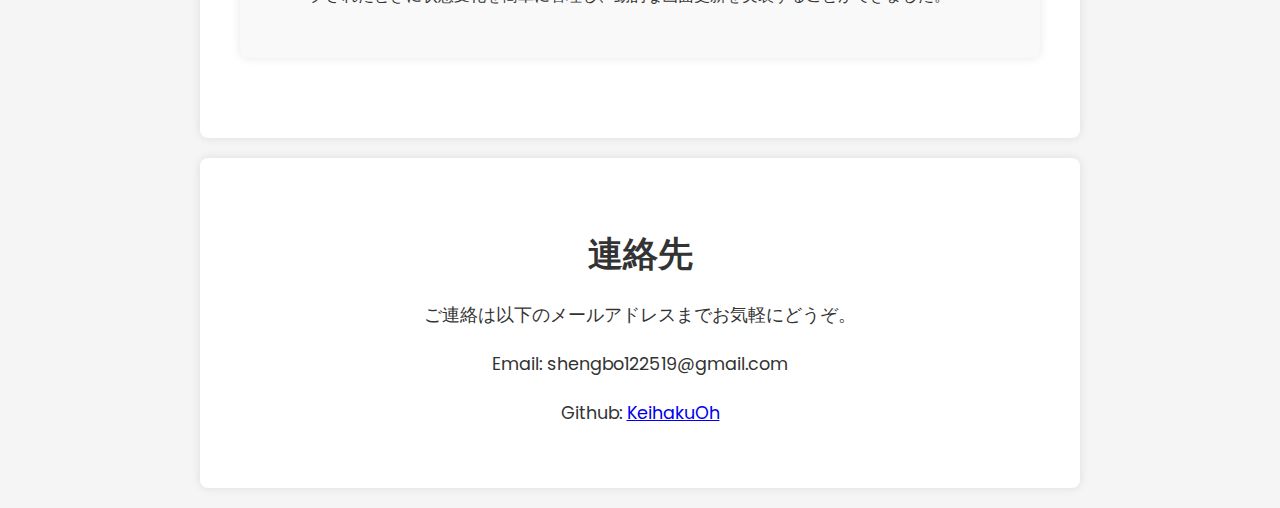
==== commit cc39be0b: "refactor my page" ====
--- a/index_jp.html
+++ b/index_jp.html
@@ -634,67 +634,6 @@
         </div>
 
         <div class="project-item">
-          <h4>マイクロサービスの実装 — 2024年7月 – 9月</h4>
-          <div class="repository-link">
-            <a
-              href="https://github.com/KeihakuOh/Multi-Service-Apps"
-              target="_blank"
-              class="styled-link"
-            >
-              <button class="minimal-btn">
-                <i class="fab fa-github"></i> GitHubリポジトリを見る
-              </button>
-            </a>
-          </div>
-          <p>
-            モノリシックなアーキテクチャ以外の知識を拡充するため、マイクロサービスを使用したチケット販売機能の実装に取り組んでいます。このプロジェクトはサービスのモジュール性とスケーラビリティを向上させることに焦点を当てています。
-          </p>
-          <ul>
-            <li>
-              <strong>バックエンド開発とサービス間通信:</strong>
-              TypeScriptをバックエンドで使用し、共通機能を再利用可能なnpmパッケージにまとめ、サービス間のシームレスな通信を確保しました。
-            </li>
-            <li>
-              <strong>コンテナ化とオーケストレーション:</strong>
-              各サービスの管理と自動化のためにDockerとKubernetesを採用しました。また、学習の一環として、システム全体をGoogle
-              Cloud Platform（GCP）にデプロイしました。
-            </li>
-            <li>
-              <strong>テストとフロントエンド開発:</strong>
-              システムが正しく機能することを確認するために、テストケースを慎重に設計し、JestとSupertestを使用してテストファイルを作成しました。フロントエンドには、複数の画面を管理する複雑さのために、Next.jsを選びました。
-            </li>
-            <li>
-              <strong>認証について:</strong>
-              認証サービスへの依存を減らし、スケーラビリティとパフォーマンスを向上させるため、JWTトークンを利用して各サービス内でユーザー情報を確認する方法を採用しました。
-            </li>
-          </ul>
-        </div>
-
-        <div class="project-item">
-          <h4>ホテル予約サイト — 2024年4月 - 2024年6月</h4>
-          <div class="repository-link">
-            <a
-              href="https://github.com/KeihakuOh/Go-App"
-              target="_blank"
-              class="styled-link"
-            >
-              <button class="minimal-btn">
-                <i class="fab fa-github"></i> GitHubリポジトリを見る
-              </button>
-            </a>
-          </div>
-          <p>
-            長期インターンシップでは主にRubyを使用して開発を行っていましたが、Rubyとは異なる非オブジェクト指向の言語であるGoに興味を持ち、学びたいと考えました。そのため、Goの習得を目的にUdemyの講座を参考にしながら、ホテル予約サイトを一から開発しました。このプロジェクトでは、データベースとして高性能で信頼性の高いPostgreSQLを選択し、効率的なデータ管理と高速なクエリ処理を実現しました。
-          </p>
-          <ul>
-            <li>
-              <strong>Goのインターフェースの活用:</strong>
-              Goのインターフェースを活用することで、実際のデプロイとテストの両方で同じコードベースを同じファイルで使用することができ、開発プロセスを効率化しました。
-            </li>
-          </ul>
-        </div>
-
-        <div class="project-item">
           <h4>神経衰弱ゲーム — 2024年4月</h4>
           <div class="repository-link">
             <a
@@ -717,32 +656,6 @@
             </li>
           </ul>
         </div>
-
-        <div class="project-item">
-          <h4>投稿共有サイト — 2023年5月 – 2023年8月</h4>
-          <div class="repository-link">
-            <a
-              href="https://github.com/KeihakuOh/Rails-lesson"
-              target="_blank"
-              class="styled-link"
-            >
-              <button class="minimal-btn">
-                <i class="fab fa-github"></i> GitHubリポジトリを見る
-              </button>
-            </a>
-          </div>
-          <p>
-            Web開発に対する興味が高まったため、セットアップが容易なことで知られるRuby
-            on Railsを学びました。Ruby on
-            Railsを使用して投稿共有サイトを開発し、Web開発スキルを向上させました。
-          </p>
-          <ul>
-            <li>
-              <strong>MVCとセッション管理の実装:</strong>
-              MVCモデルを効果的に利用して、ログインやログアウトなどのセッション関連の機能を実装しました。また、投稿と記事の表示、フォロワーシステムなどの機能も実装しました。
-            </li>
-          </ul>
-        </div>
       </div>
     </section>
 
